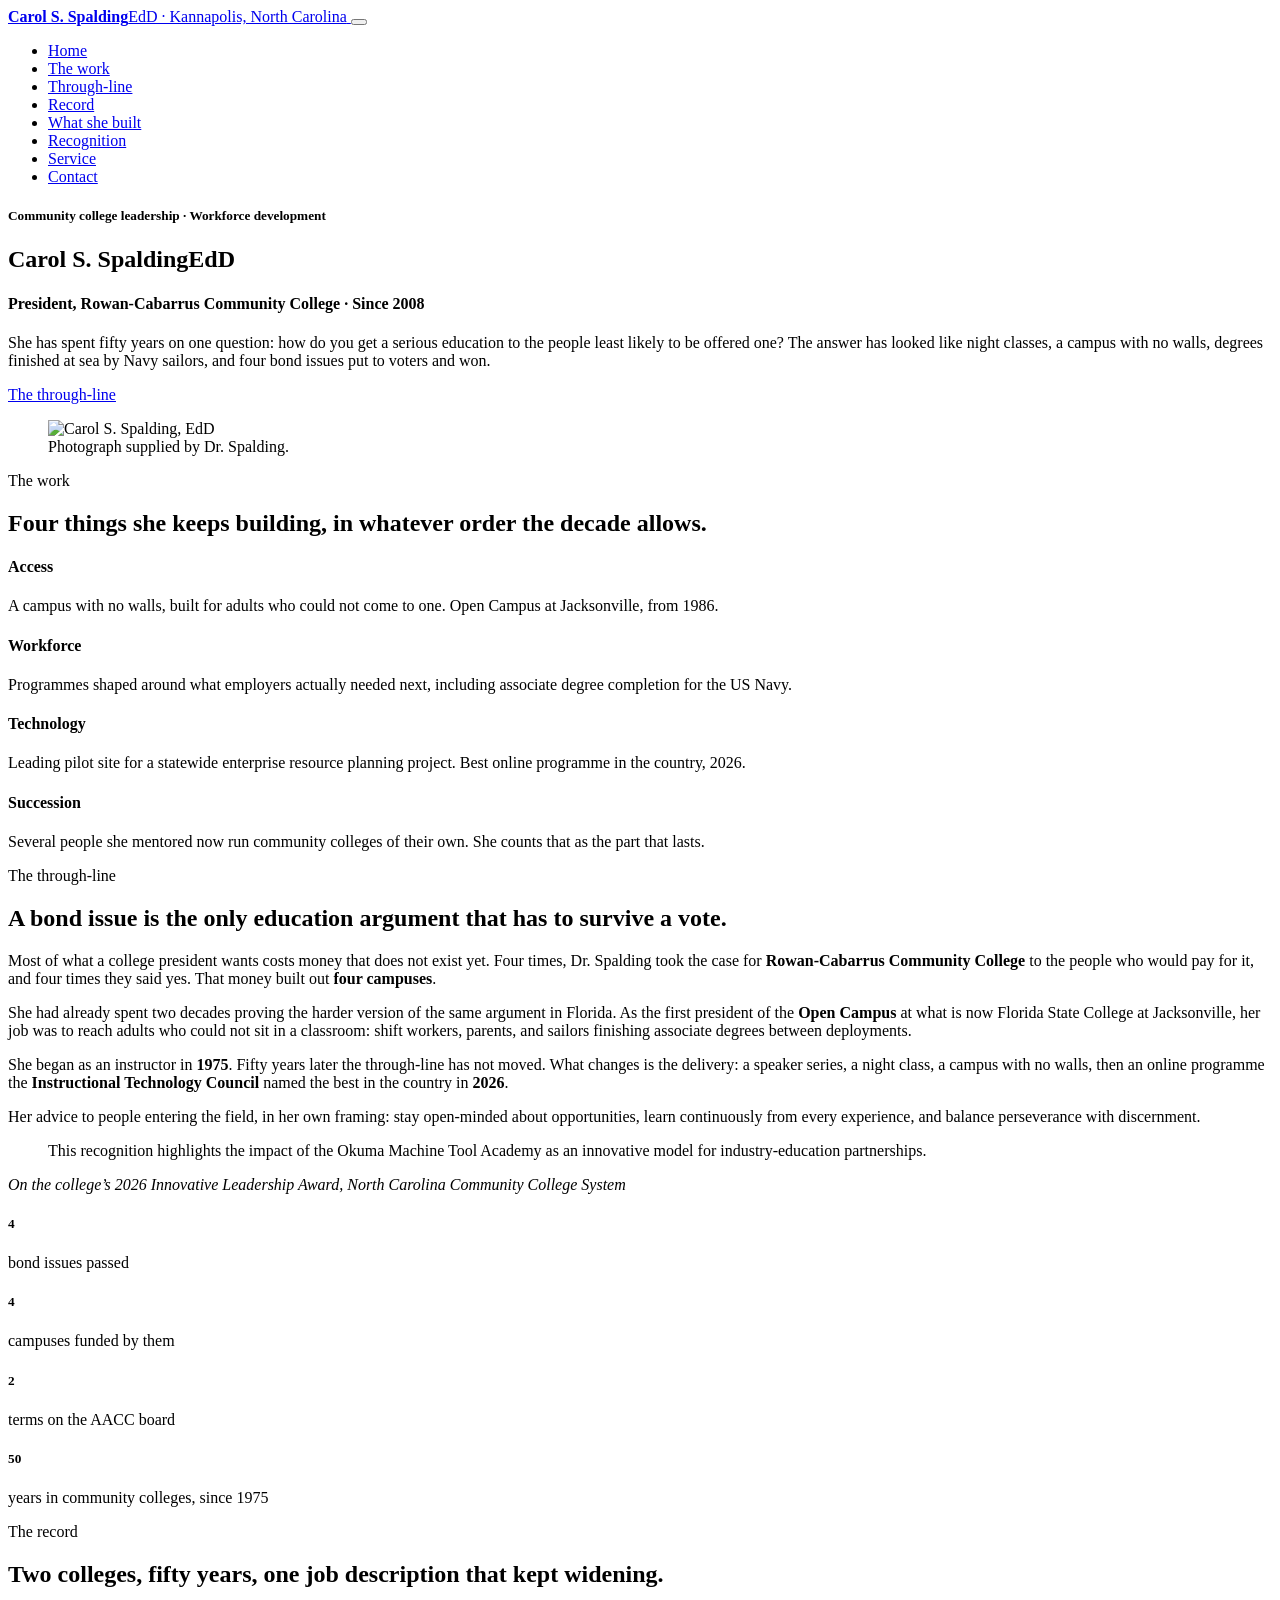
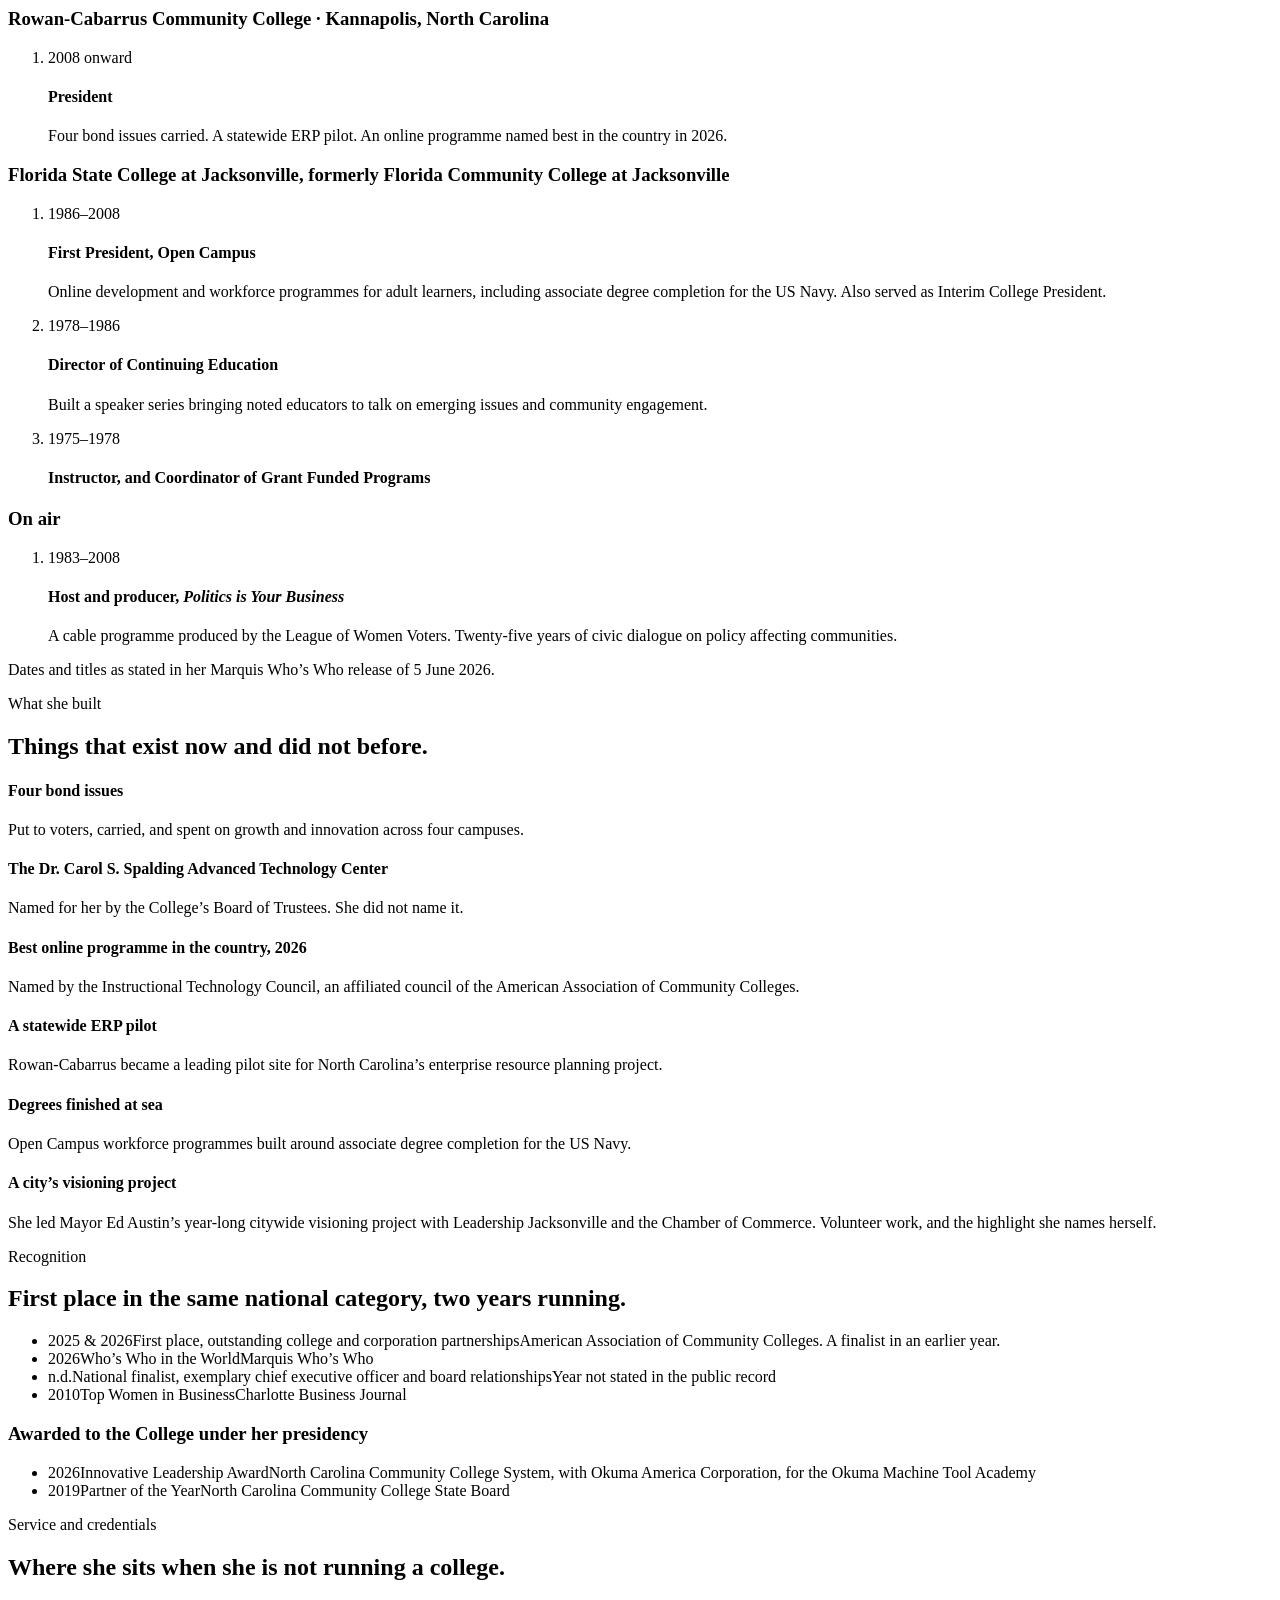
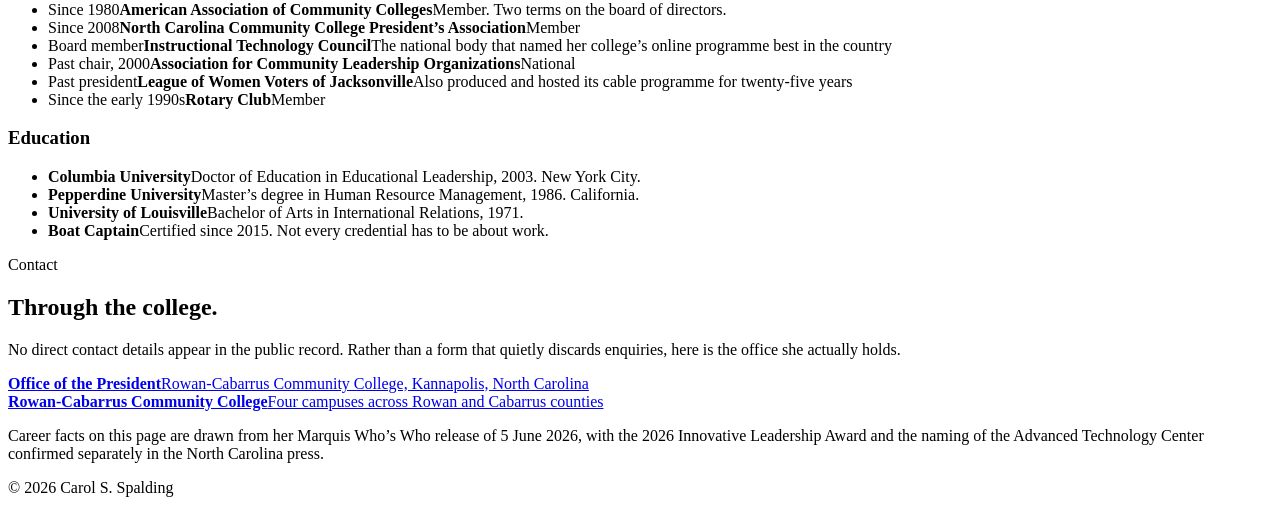
==== index.html @ 5ddc61ea "Carol S. Spalding: initial site" ====
<!DOCTYPE html>
<html lang="en">
<head>
<meta charset="utf-8">
<meta content="width=device-width, initial-scale=1, shrink-to-fit=no" name="viewport">
<title>Carol S. Spalding, EdD | Community College Leadership and Workforce Development</title>
<meta name="description" content="President of Rowan-Cabarrus Community College since 2008. Four bond issues, four campuses, and fifty years of widening access to education.">
<meta name="robots" content="noindex, nofollow">
<meta property="og:title" content="Carol S. Spalding, EdD">
<meta property="og:description" content="Community college president. Four bond issues, four campuses, and half a century of widening access to education.">
<meta property="og:type" content="profile">
<link rel="icon" href="img/favicon.svg" type="image/svg+xml">
<link rel="icon" href="img/favicon.ico" sizes="32x32">
<link rel="apple-touch-icon" href="img/favicon-180.png">
<link rel="preconnect" href="https://fonts.googleapis.com">
<link rel="preconnect" href="https://fonts.gstatic.com" crossorigin>
<link rel="stylesheet" href="https://fonts.googleapis.com/css2?family=Fraunces:ital,opsz,wght@0,9..144,500;0,9..144,600;0,9..144,700;1,9..144,400&family=Inter:wght@400;500;600;700&display=swap">
<link rel="stylesheet" href="vendor/css/bundle.min.css">
<link rel="stylesheet" href="vendor/css/wow.css">
<link rel="stylesheet" href="corporate-marketing/css/line-awesome.min.css">
<link rel="stylesheet" href="corporate-marketing/css/style.css">
<link rel="stylesheet" href="corporate-marketing/css/custom.css">
<link rel="stylesheet" href="corporate-marketing/css/site.css">
</head>
<body data-offset="90" data-spy="scroll" data-target=".navbar">

<header class="header">
  <nav class="navbar navbar-expand-lg fixed-top">
    <div class="container">
      <a class="navbar-brand wordmark scroll" href="#banner">
        <b>Carol S. Spalding</b><span>EdD &middot; Kannapolis, North Carolina</span>
      </a>
      <button class="navbar-toggler" type="button" data-toggle="collapse" data-target="#navbarNav" aria-controls="navbarNav" aria-expanded="false" aria-label="Toggle navigation">
        <span class="navbar-toggler-icon"></span>
      </button>
      <div class="collapse navbar-collapse" id="navbarNav">
        <ul class="navbar-nav ml-auto">
          <li class="nav-item"><a class="nav-link scroll" href="#banner">Home</a></li>
          <li class="nav-item"><a class="nav-link scroll" href="#about">The work</a></li>
          <li class="nav-item"><a class="nav-link scroll" href="#feature">Through-line</a></li>
          <li class="nav-item"><a class="nav-link scroll" href="#record">Record</a></li>
          <li class="nav-item"><a class="nav-link scroll" href="#built">What she built</a></li>
          <li class="nav-item"><a class="nav-link scroll" href="#recognition">Recognition</a></li>
          <li class="nav-item"><a class="nav-link scroll" href="#service">Service</a></li>
          <li class="nav-item"><a class="nav-link scroll" href="#contact">Contact</a></li>
        </ul>
      </div>
    </div>
  </nav>
</header>

<!-- Start banner -->
<section class="banner-sec banner-image" id="banner">
  <div class="container">
    <div class="banner-overlay">
      <div class="row align-items-center">
        <div class="col-12 col-lg-7 banner-area">
          <h5 class="banner-text">Community college leadership &middot; Workforce development</h5>
          <h1 class="banner-heading">Carol S. Spalding<span class="d-block suffix">EdD</span></h1>
          <h4 class="banner-des">President, Rowan-Cabarrus Community College &middot; Since 2008</h4>
          <p class="banner-lede">She has spent fifty years on one question: how do you get a serious education to the people least likely to be offered one? The answer has looked like night classes, a campus with no walls, degrees finished at sea by Navy sailors, and four bond issues put to voters and won.</p>
          <div class="banner-btn">
            <a href="#feature" class="button scroll"><i class="las la-angle-right"></i>The through-line</a>
          </div>
        </div>
        <div class="col-12 col-lg-5">
          <figure class="hero-portrait wow fadeInRight" data-wow-delay=".3s">
            <img src="img/spalding-portrait.jpg" alt="Carol S. Spalding, EdD" width="675" height="900">
            <figcaption>Photograph supplied by Dr. Spalding.</figcaption>
          </figure>
        </div>
      </div>
    </div>
  </div>
</section>
<!-- End banner -->

<!-- Start about -->
<section class="author-skills" id="about">
  <div class="container">
    <div class="row sec-head">
      <div class="col-12 col-lg-8">
        <p class="kicker">The work</p>
        <h2 class="sec-title">Four things she keeps building, in whatever order the decade allows.</h2>
      </div>
    </div>
    <div class="row">
      <div class="col-12 col-md-6 col-lg-3 about-media wow zoomIn" data-wow-duration="1s" data-wow-delay=".1s">
        <span class="about-icon"><i class="las la-door-open"></i></span>
        <h4 class="small-heading main-font">Access</h4>
        <p class="small-text">A campus with no walls, built for adults who could not come to one. Open Campus at Jacksonville, from 1986.</p>
      </div>
      <div class="col-12 col-md-6 col-lg-3 about-media active selected wow zoomIn" data-wow-duration="1s" data-wow-delay=".2s">
        <span class="about-icon"><i class="las la-hard-hat"></i></span>
        <h4 class="small-heading main-font">Workforce</h4>
        <p class="small-text">Programmes shaped around what employers actually needed next, including associate degree completion for the US Navy.</p>
      </div>
      <div class="col-12 col-md-6 col-lg-3 about-media wow zoomIn" data-wow-duration="1s" data-wow-delay=".3s">
        <span class="about-icon"><i class="las la-network-wired"></i></span>
        <h4 class="small-heading main-font">Technology</h4>
        <p class="small-text">Leading pilot site for a statewide enterprise resource planning project. Best online programme in the country, 2026.</p>
      </div>
      <div class="col-12 col-md-6 col-lg-3 about-media wow zoomIn" data-wow-duration="1s" data-wow-delay=".4s">
        <span class="about-icon"><i class="las la-user-graduate"></i></span>
        <h4 class="small-heading main-font">Succession</h4>
        <p class="small-text">Several people she mentored now run community colleges of their own. She counts that as the part that lasts.</p>
      </div>
    </div>
  </div>
</section>
<!-- End about -->

<!-- Start feature -->
<section class="feature-sec py-0" id="feature">
  <div class="container">
    <div class="row align-items-center">
      <div class="col-lg-7">
        <div class="feature-are">
          <p class="kicker">The through-line</p>
          <h2 class="feature-heading">A bond issue is the only education argument that has to survive a vote.</h2>
          <p class="feature-text">Most of what a college president wants costs money that does not exist yet. Four times, Dr. Spalding took the case for <strong>Rowan-Cabarrus Community College</strong> to the people who would pay for it, and four times they said yes. That money built out <strong>four campuses</strong>.</p>
          <p class="feature-text">She had already spent two decades proving the harder version of the same argument in Florida. As the first president of the <strong>Open Campus</strong> at what is now Florida State College at Jacksonville, her job was to reach adults who could not sit in a classroom: shift workers, parents, and sailors finishing associate degrees between deployments.</p>
          <p class="feature-text">She began as an instructor in <strong>1975</strong>. Fifty years later the through-line has not moved. What changes is the delivery: a speaker series, a night class, a campus with no walls, then an online programme the <strong>Instructional Technology Council</strong> named the best in the country in <strong>2026</strong>.</p>
          <p class="feature-note">Her advice to people entering the field, in her own framing: stay open-minded about opportunities, learn continuously from every experience, and balance perseverance with discernment.</p>
        </div>
      </div>
      <div class="col-lg-5">
        <div class="pull-quote wow fadeInRight" data-wow-delay=".2s">
          <blockquote>This recognition highlights the impact of the Okuma Machine Tool Academy as an innovative model for industry-education partnerships.</blockquote>
          <cite>On the college&rsquo;s 2026 Innovative Leadership Award, North Carolina Community College System</cite>
        </div>
      </div>
    </div>
  </div>
</section>
<!-- End feature -->

<!-- counter start -->
<section class="counter-sec counter-image" id="counter">
  <div class="counter-overlay">
    <div class="container">
      <div class="counter-area">
        <div class="counter"><h5 class="count-static">4</h5><p>bond issues passed</p></div>
        <div class="counter"><h5 class="count-static">4</h5><p>campuses funded by them</p></div>
        <div class="counter"><h5 class="count-static">2</h5><p>terms on the AACC board</p></div>
        <div class="counter"><h5 class="count-static">50</h5><p>years in community colleges, since 1975</p></div>
      </div>
    </div>
  </div>
</section>
<!-- counter End -->

<!-- Start record -->
<section class="team-sec" id="record">
  <div class="container">
    <div class="row sec-head">
      <div class="col-12 col-lg-8">
        <p class="kicker">The record</p>
        <h2 class="sec-title">Two colleges, fifty years, one job description that kept widening.</h2>
      </div>
    </div>

    <h3 class="era">Rowan-Cabarrus Community College &middot; Kannapolis, North Carolina</h3>
    <ol class="tl">
      <li class="tl-row wow fadeInUp">
        <span class="tl-year">2008 onward</span>
        <div class="tl-body">
          <h4 class="tl-title">President</h4>
          <p class="tl-note">Four bond issues carried. A statewide ERP pilot. An online programme named best in the country in 2026.</p>
        </div>
      </li>
    </ol>

    <h3 class="era second">Florida State College at Jacksonville, formerly Florida Community College at Jacksonville</h3>
    <ol class="tl">
      <li class="tl-row wow fadeInUp">
        <span class="tl-year">1986&ndash;2008</span>
        <div class="tl-body">
          <h4 class="tl-title">First President, Open Campus</h4>
          <p class="tl-note">Online development and workforce programmes for adult learners, including associate degree completion for the US Navy. Also served as Interim College President.</p>
        </div>
      </li>
      <li class="tl-row wow fadeInUp" data-wow-delay=".08s">
        <span class="tl-year">1978&ndash;1986</span>
        <div class="tl-body">
          <h4 class="tl-title">Director of Continuing Education</h4>
          <p class="tl-note">Built a speaker series bringing noted educators to talk on emerging issues and community engagement.</p>
        </div>
      </li>
      <li class="tl-row wow fadeInUp" data-wow-delay=".16s">
        <span class="tl-year">1975&ndash;1978</span>
        <div class="tl-body">
          <h4 class="tl-title">Instructor, and Coordinator of Grant Funded Programs</h4>
        </div>
      </li>
    </ol>

    <h3 class="era second">On air</h3>
    <ol class="tl">
      <li class="tl-row wow fadeInUp">
        <span class="tl-year">1983&ndash;2008</span>
        <div class="tl-body">
          <h4 class="tl-title">Host and producer, <cite>Politics is Your Business</cite></h4>
          <p class="tl-note">A cable programme produced by the League of Women Voters. Twenty-five years of civic dialogue on policy affecting communities.</p>
        </div>
      </li>
    </ol>
    <p class="tl-foot">Dates and titles as stated in her Marquis Who&rsquo;s Who release of 5 June 2026.</p>
  </div>
</section>
<!-- End record -->

<!-- Start built -->
<section class="portfolio" id="built">
  <div class="container">
    <div class="row sec-head">
      <div class="col-12 col-lg-8">
        <p class="kicker">What she built</p>
        <h2 class="sec-title">Things that exist now and did not before.</h2>
      </div>
    </div>
    <div class="row built-grid">
      <div class="col-12 col-md-6 col-lg-4">
        <article class="built wow fadeInUp">
          <h4>Four bond issues</h4>
          <p>Put to voters, carried, and spent on growth and innovation across four campuses.</p>
        </article>
      </div>
      <div class="col-12 col-md-6 col-lg-4">
        <article class="built wow fadeInUp" data-wow-delay=".06s">
          <h4>The Dr. Carol S. Spalding Advanced Technology Center</h4>
          <p>Named for her by the College&rsquo;s Board of Trustees. She did not name it.</p>
        </article>
      </div>
      <div class="col-12 col-md-6 col-lg-4">
        <article class="built wow fadeInUp" data-wow-delay=".12s">
          <h4>Best online programme in the country, 2026</h4>
          <p>Named by the Instructional Technology Council, an affiliated council of the American Association of Community Colleges.</p>
        </article>
      </div>
      <div class="col-12 col-md-6 col-lg-4">
        <article class="built wow fadeInUp" data-wow-delay=".18s">
          <h4>A statewide ERP pilot</h4>
          <p>Rowan-Cabarrus became a leading pilot site for North Carolina&rsquo;s enterprise resource planning project.</p>
        </article>
      </div>
      <div class="col-12 col-md-6 col-lg-4">
        <article class="built wow fadeInUp" data-wow-delay=".24s">
          <h4>Degrees finished at sea</h4>
          <p>Open Campus workforce programmes built around associate degree completion for the US Navy.</p>
        </article>
      </div>
      <div class="col-12 col-md-6 col-lg-4">
        <article class="built wow fadeInUp" data-wow-delay=".3s">
          <h4>A city&rsquo;s visioning project</h4>
          <p>She led Mayor Ed Austin&rsquo;s year-long citywide visioning project with Leadership Jacksonville and the Chamber of Commerce. Volunteer work, and the highlight she names herself.</p>
        </article>
      </div>
    </div>
  </div>
</section>
<!-- End built -->

<!-- Start recognition -->
<section class="our-clients" id="recognition">
  <div class="container">
    <div class="row sec-head">
      <div class="col-12 col-lg-8">
        <p class="kicker">Recognition</p>
        <h2 class="sec-title">First place in the same national category, two years running.</h2>
      </div>
    </div>
    <ul class="award-list">
      <li class="wow fadeInUp"><span class="aw-year">2025 &amp; 2026</span><span class="aw-name">First place, outstanding college and corporation partnerships</span><span class="aw-org">American Association of Community Colleges. A finalist in an earlier year.</span></li>
      <li class="wow fadeInUp" data-wow-delay=".06s"><span class="aw-year">2026</span><span class="aw-name">Who&rsquo;s Who in the World</span><span class="aw-org">Marquis Who&rsquo;s Who</span></li>
      <li class="wow fadeInUp" data-wow-delay=".12s"><span class="aw-year">n.d.</span><span class="aw-name">National finalist, exemplary chief executive officer and board relationships</span><span class="aw-org">Year not stated in the public record</span></li>
      <li class="wow fadeInUp" data-wow-delay=".18s"><span class="aw-year">2010</span><span class="aw-name">Top Women in Business</span><span class="aw-org">Charlotte Business Journal</span></li>
    </ul>
    <h3 class="sub-era">Awarded to the College under her presidency</h3>
    <ul class="award-list alt">
      <li class="wow fadeInUp"><span class="aw-year">2026</span><span class="aw-name">Innovative Leadership Award</span><span class="aw-org">North Carolina Community College System, with Okuma America Corporation, for the Okuma Machine Tool Academy</span></li>
      <li class="wow fadeInUp" data-wow-delay=".06s"><span class="aw-year">2019</span><span class="aw-name">Partner of the Year</span><span class="aw-org">North Carolina Community College State Board</span></li>
    </ul>
  </div>
</section>
<!-- End recognition -->

<!-- Start service -->
<section class="blog-section py-0" id="service">
  <div class="container">
    <div class="row sec-head">
      <div class="col-12 col-lg-8">
        <p class="kicker">Service and credentials</p>
        <h2 class="sec-title">Where she sits when she is not running a college.</h2>
      </div>
    </div>
    <div class="row">
      <div class="col-12 col-lg-7">
        <ul class="svc-list">
          <li class="wow fadeInUp"><span class="svc-year">Since 1980</span><b>American Association of Community Colleges</b><span>Member. Two terms on the board of directors.</span></li>
          <li class="wow fadeInUp" data-wow-delay=".06s"><span class="svc-year">Since 2008</span><b>North Carolina Community College President&rsquo;s Association</b><span>Member</span></li>
          <li class="wow fadeInUp" data-wow-delay=".12s"><span class="svc-year">Board member</span><b>Instructional Technology Council</b><span>The national body that named her college&rsquo;s online programme best in the country</span></li>
          <li class="wow fadeInUp" data-wow-delay=".18s"><span class="svc-year">Past chair, 2000</span><b>Association for Community Leadership Organizations</b><span>National</span></li>
          <li class="wow fadeInUp" data-wow-delay=".24s"><span class="svc-year">Past president</span><b>League of Women Voters of Jacksonville</b><span>Also produced and hosted its cable programme for twenty-five years</span></li>
          <li class="wow fadeInUp" data-wow-delay=".3s"><span class="svc-year">Since the early 1990s</span><b>Rotary Club</b><span>Member</span></li>
        </ul>
      </div>
      <div class="col-12 col-lg-5">
        <h3 class="sub-era first">Education</h3>
        <ul class="cred-list">
          <li class="wow fadeInUp"><b>Columbia University</b><span>Doctor of Education in Educational Leadership, 2003. New York City.</span></li>
          <li class="wow fadeInUp" data-wow-delay=".06s"><b>Pepperdine University</b><span>Master&rsquo;s degree in Human Resource Management, 1986. California.</span></li>
          <li class="wow fadeInUp" data-wow-delay=".12s"><b>University of Louisville</b><span>Bachelor of Arts in International Relations, 1971.</span></li>
          <li class="wow fadeInUp" data-wow-delay=".18s"><b>Boat Captain</b><span>Certified since 2015. Not every credential has to be about work.</span></li>
        </ul>
      </div>
    </div>
  </div>
</section>
<!-- End service -->

<!-- Start contact -->
<section class="contact-section" id="contact">
  <div class="container">
    <div class="row sec-head">
      <div class="col-12 col-lg-8">
        <p class="kicker">Contact</p>
        <h2 class="sec-title">Through the college.</h2>
        <p class="sec-lead">No direct contact details appear in the public record. Rather than a form that quietly discards enquiries, here is the office she actually holds.</p>
      </div>
    </div>
    <div class="row doors-row">
      <div class="col-12 col-md-6">
        <a class="door wow fadeInUp" href="https://www.rccc.edu/president/" target="_blank" rel="noopener">
          <b>Office of the President</b><span>Rowan-Cabarrus Community College, Kannapolis, North Carolina</span>
        </a>
      </div>
      <div class="col-12 col-md-6">
        <a class="door wow fadeInUp" data-wow-delay=".08s" href="https://www.rccc.edu/" target="_blank" rel="noopener">
          <b>Rowan-Cabarrus Community College</b><span>Four campuses across Rowan and Cabarrus counties</span>
        </a>
      </div>
    </div>
    <div class="row site-foot">
      <div class="col-12 col-lg-8">
        <p class="src-note">Career facts on this page are drawn from her Marquis Who&rsquo;s Who release of 5 June 2026, with the 2026 Innovative Leadership Award and the naming of the Advanced Technology Center confirmed separately in the North Carolina press.</p>
      </div>
      <div class="col-12 col-lg-4 text-lg-right">
        <p>&copy; 2026 Carol S. Spalding</p>
      </div>
    </div>
  </div>
</section>
<!-- End contact -->

<script src="vendor/js/bundle.min.js"></script>
<script src="vendor/js/wow.min.js"></script>
<script src="corporate-marketing/js/site.js"></script>
</body>
</html>
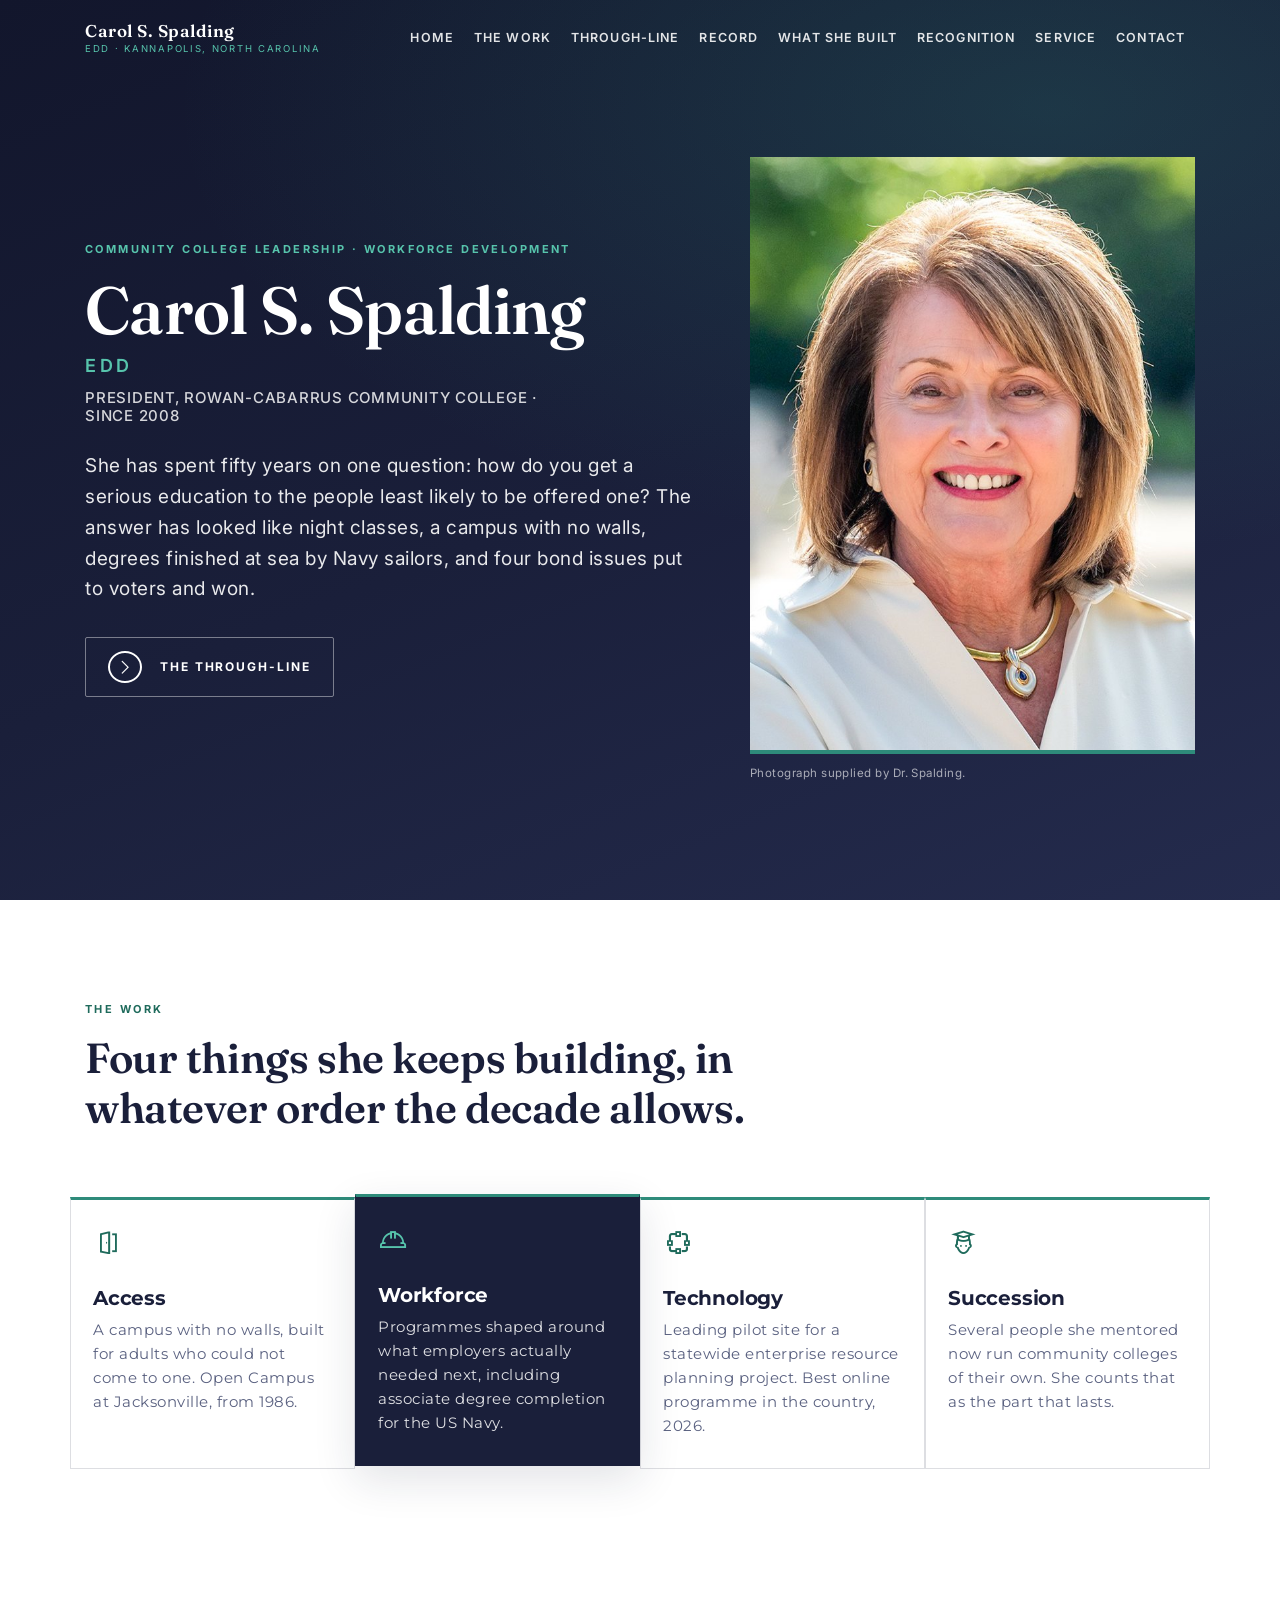
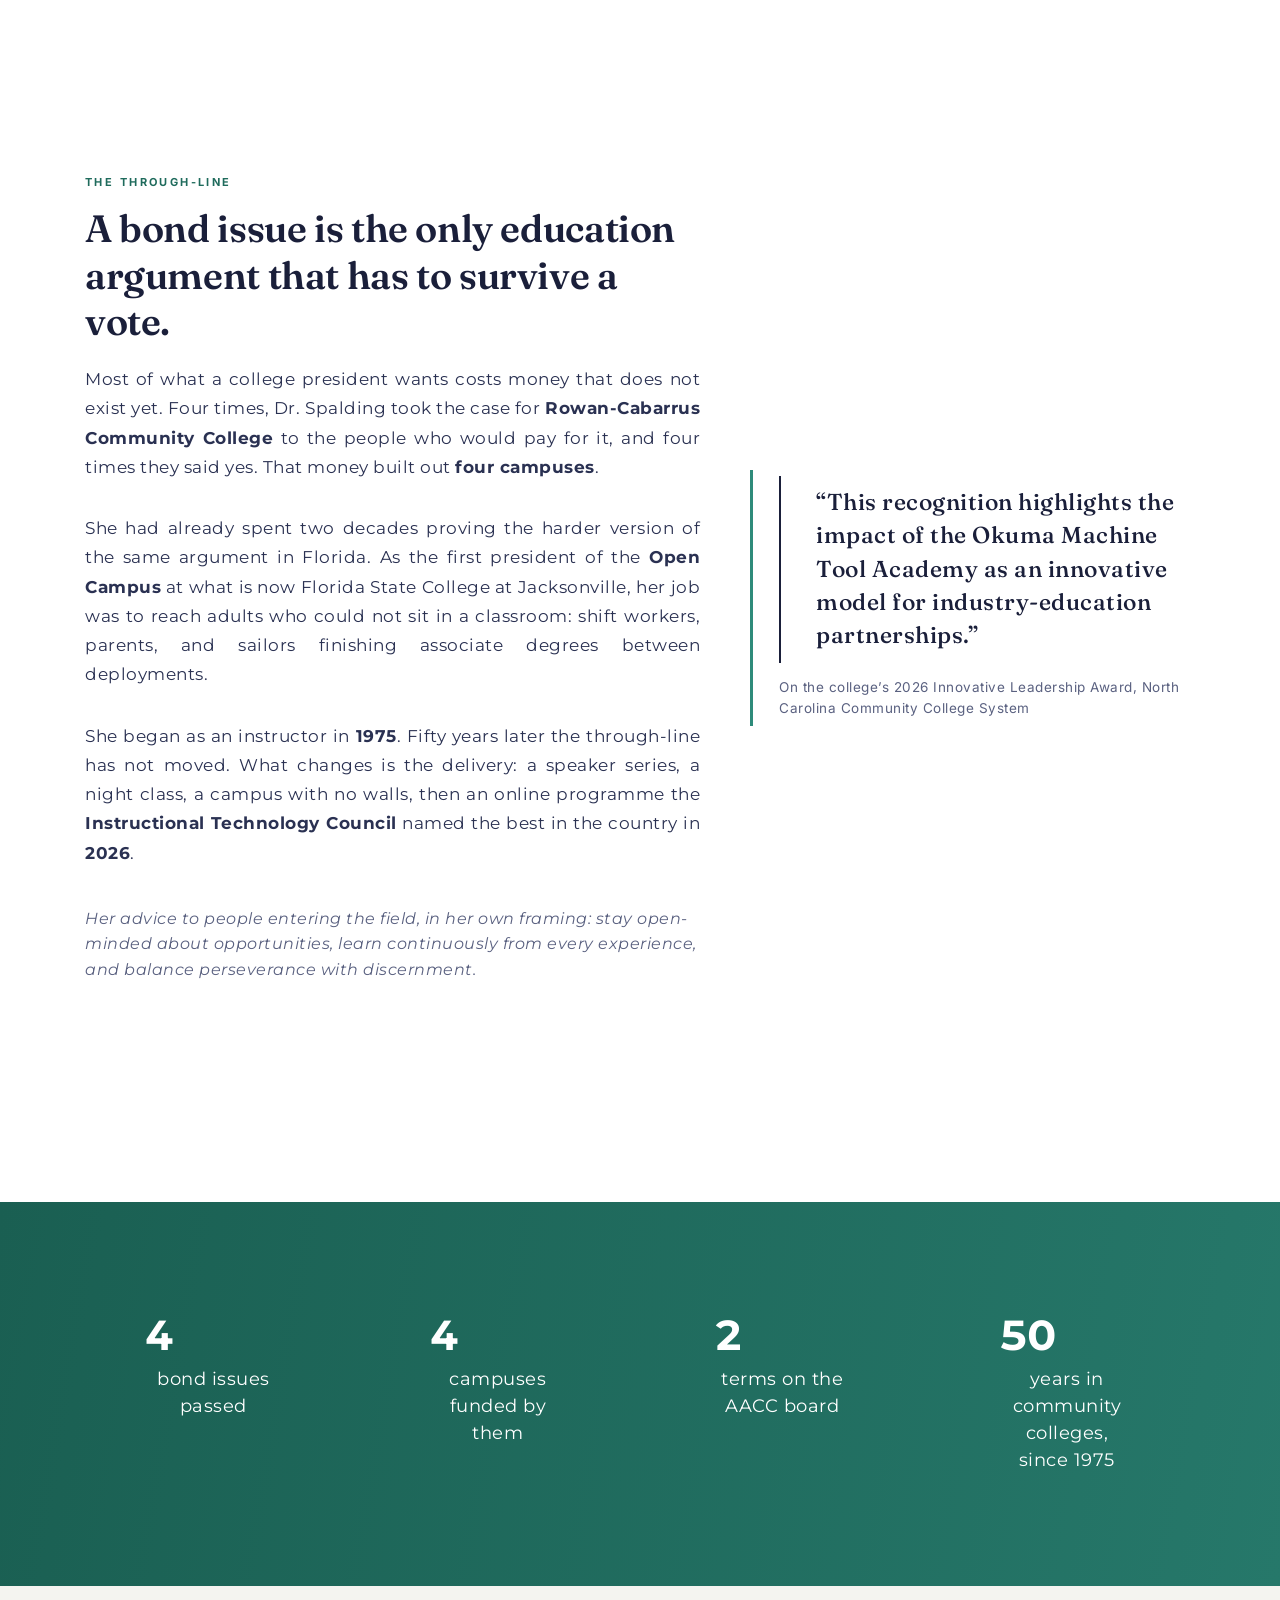
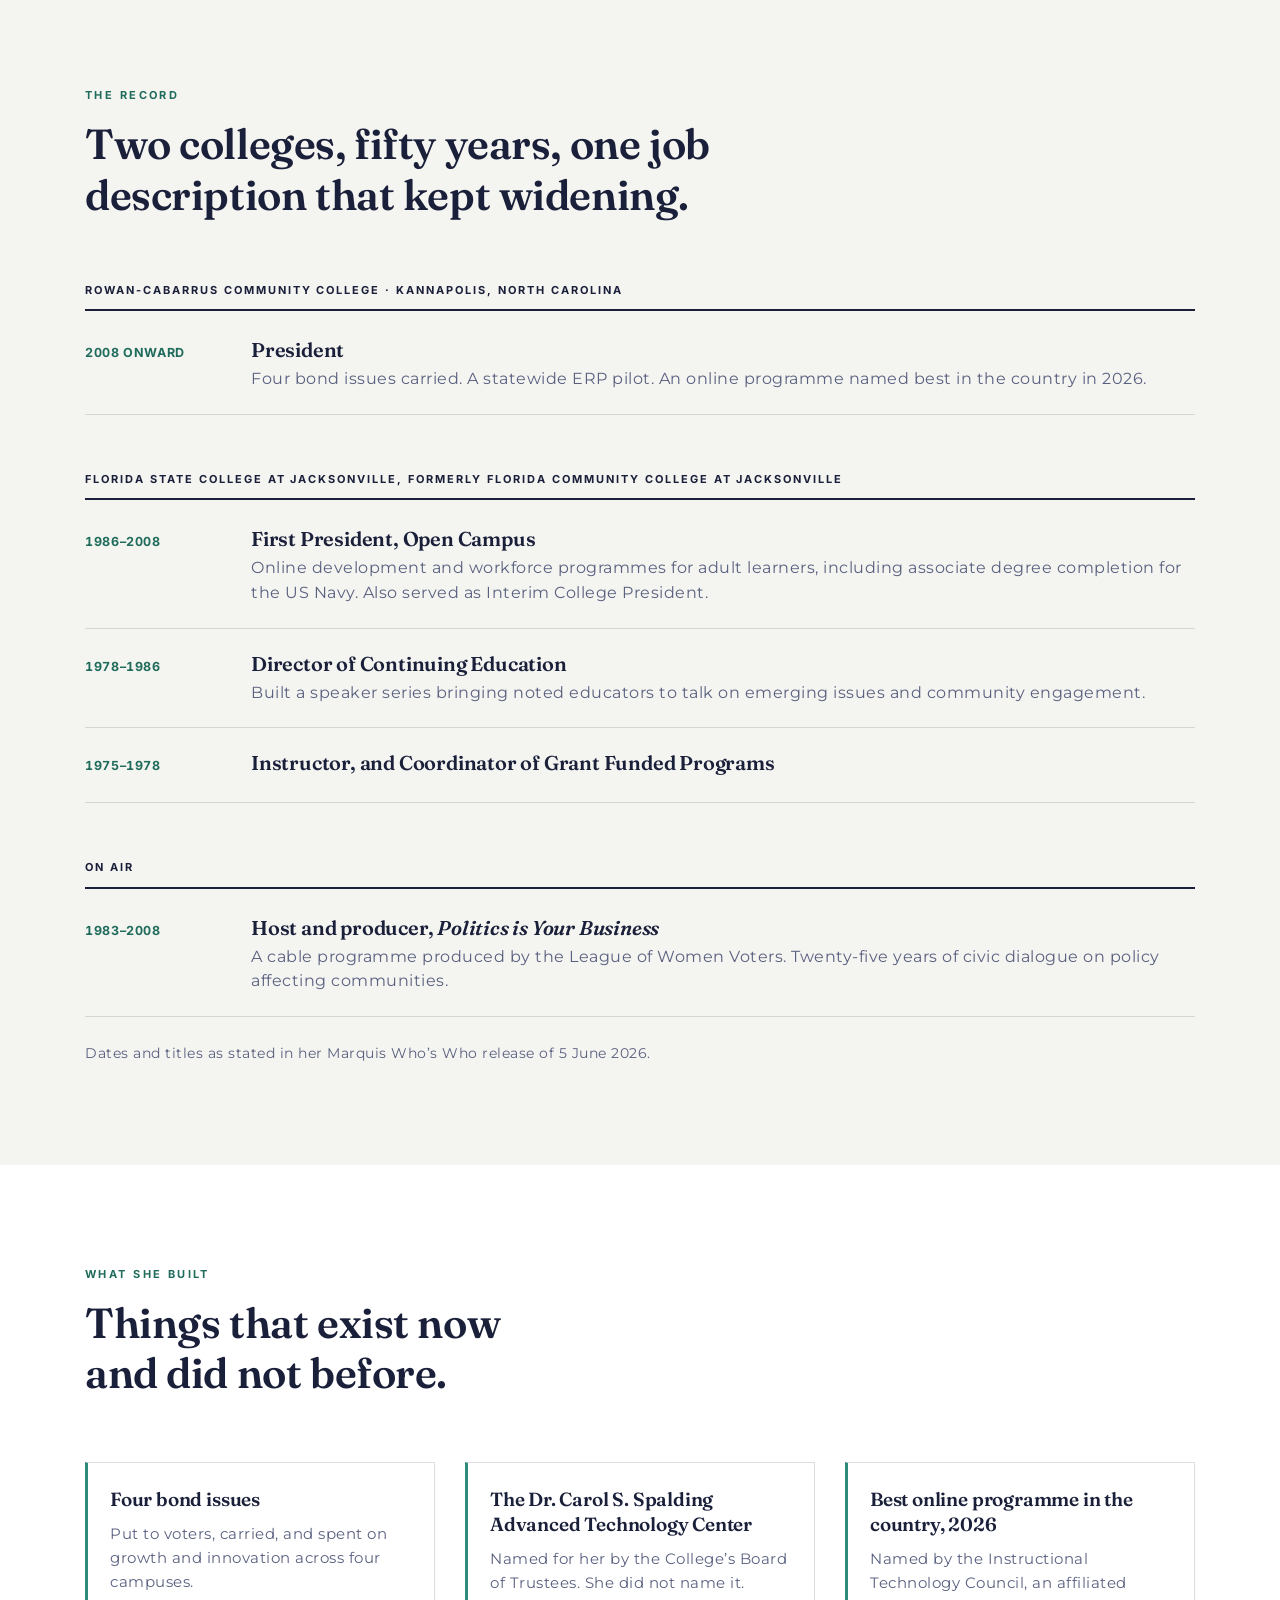
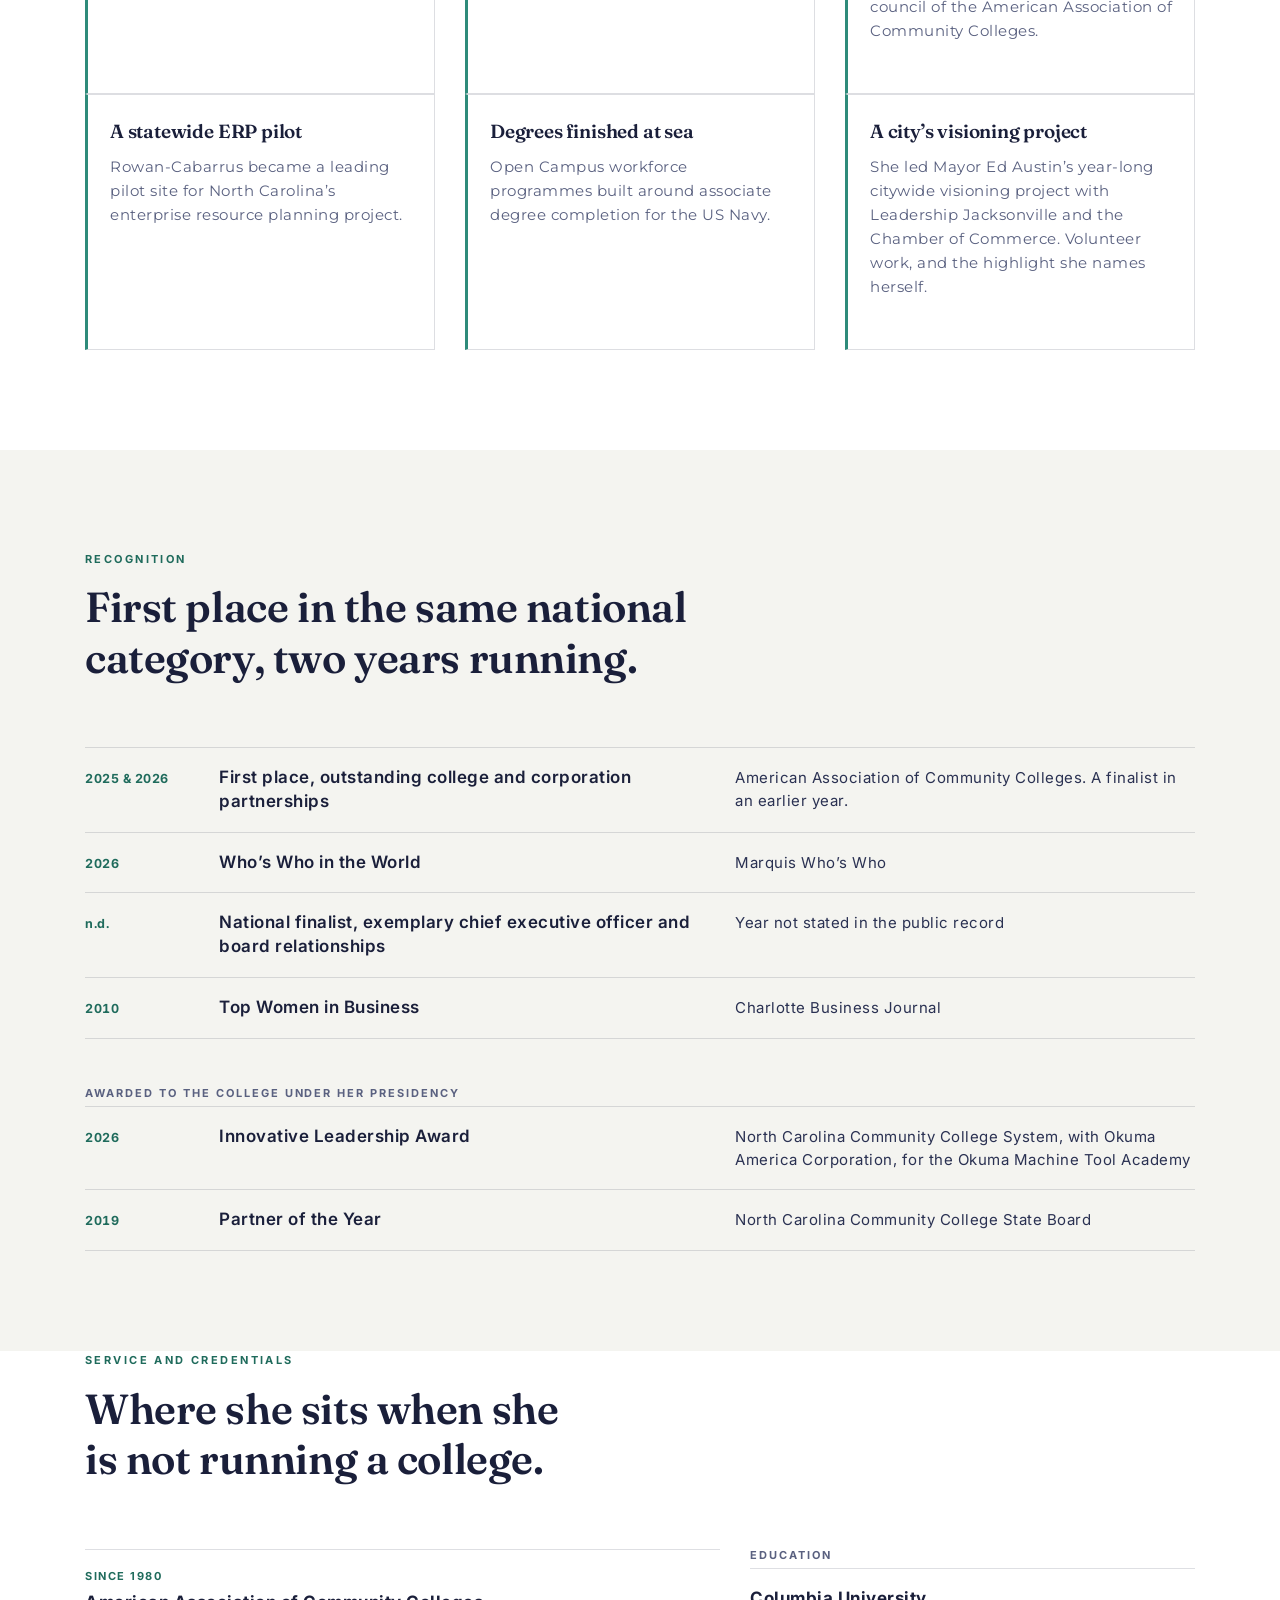
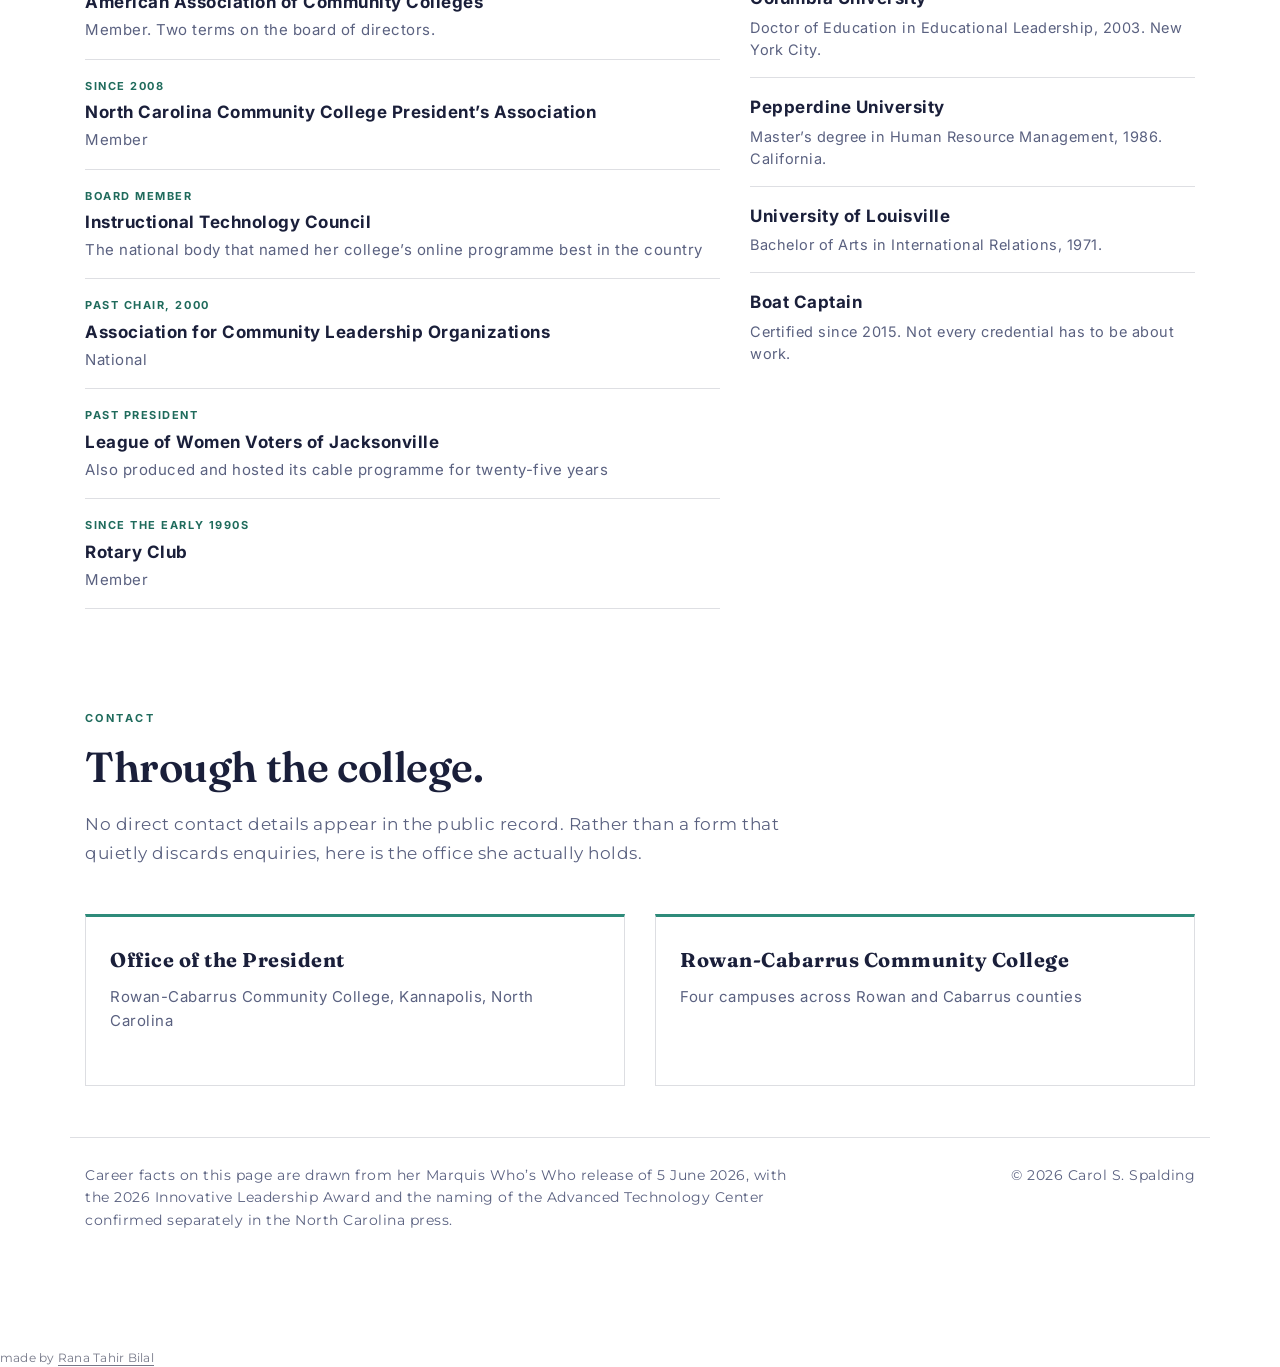
==== commit 24e1a320: "Add files via upload" ====
--- a/index.html
+++ b/index.html
@@ -356,5 +356,7 @@
 <script src="vendor/js/bundle.min.js"></script>
 <script src="vendor/js/wow.min.js"></script>
 <script src="corporate-marketing/js/site.js"></script>
+
+<p style="margin:18px 0 0;font-size:12px;line-height:1.5;opacity:.6;letter-spacing:.02em">made by <a href="https://ranatahirbilal.com" rel="nofollow noopener" target="_blank" style="color:inherit;text-decoration:none;border-bottom:1px solid currentColor">Rana Tahir Bilal</a></p>
 </body>
 </html>
--- a/corporate-marketing/css/line-awesome.min.css
+++ b/corporate-marketing/css/line-awesome.min.css
@@ -0,0 +1 @@
+.la,.lab,.lad,.lal,.lar,.las{-moz-osx-font-smoothing:grayscale;-webkit-font-smoothing:antialiased;display:inline-block;font-style:normal;font-variant:normal;text-rendering:auto;line-height:1}.la-lg{font-size:1.33333em;line-height:.75em;vertical-align:-.0667em}.la-xs{font-size:.75em}.la-sm{font-size:.875em}.la-1x{font-size:1em}.la-2x{font-size:2em}.la-3x{font-size:3em}.la-4x{font-size:4em}.la-5x{font-size:5em}.la-6x{font-size:6em}.la-7x{font-size:7em}.la-8x{font-size:8em}.la-9x{font-size:9em}.la-10x{font-size:10em}.la-fw{text-align:center;width:1.25em}.la-ul{list-style-type:none;margin-left:2.5em;padding-left:0}.la-ul>li{position:relative}.la-li{left:-2em;position:absolute;text-align:center;width:2em;line-height:inherit}.la-border{border:solid .08em #eee;border-radius:.1em;padding:.2em .25em .15em}.la-pull-left{float:left}.la-pull-right{float:right}.la.la-pull-left,.lab.la-pull-left,.lal.la-pull-left,.lar.la-pull-left,.las.la-pull-left{margin-right:.3em}.la.la-pull-right,.lab.la-pull-right,.lal.la-pull-right,.lar.la-pull-right,.las.la-pull-right{margin-left:.3em}.la-spin{-webkit-animation:la-spin 2s infinite linear;animation:la-spin 2s infinite linear}.la-pulse{-webkit-animation:la-spin 1s infinite steps(8);animation:la-spin 1s infinite steps(8)}@-webkit-keyframes la-spin{0%{-webkit-transform:rotate(0);transform:rotate(0)}100%{-webkit-transform:rotate(360deg);transform:rotate(360deg)}}@keyframes la-spin{0%{-webkit-transform:rotate(0);transform:rotate(0)}100%{-webkit-transform:rotate(360deg);transform:rotate(360deg)}}.la-rotate-90{-webkit-transform:rotate(90deg);transform:rotate(90deg)}.la-rotate-180{-webkit-transform:rotate(180deg);transform:rotate(180deg)}.la-rotate-270{-webkit-transform:rotate(270deg);transform:rotate(270deg)}.la-flip-horizontal{-webkit-transform:scale(-1,1);transform:scale(-1,1)}.la-flip-vertical{-webkit-transform:scale(1,-1);transform:scale(1,-1)}.la-flip-both,.la-flip-horizontal.la-flip-vertical{-webkit-transform:scale(-1,-1);transform:scale(-1,-1)}:root .la-flip-both,:root .la-flip-horizontal,:root .la-flip-vertical,:root .la-rotate-180,:root .la-rotate-270,:root .la-rotate-90{-webkit-filter:none;filter:none}.la-stack{display:inline-block;height:2em;line-height:2em;position:relative;vertical-align:middle;width:2.5em}.la-stack-1x,.la-stack-2x{left:0;position:absolute;text-align:center;width:100%}.la-stack-1x{line-height:inherit}.la-stack-2x{font-size:2em}.la-inverse{color:#fff}.la-500px:before{content:"\f26e"}.la-accessible-icon:before{content:"\f368"}.la-accusoft:before{content:"\f369"}.la-acquisitions-incorporated:before{content:"\f6af"}.la-ad:before{content:"\f641"}.la-address-book:before{content:"\f2b9"}.la-address-card:before{content:"\f2bb"}.la-adjust:before{content:"\f042"}.la-adn:before{content:"\f170"}.la-adobe:before{content:"\f778"}.la-adversal:before{content:"\f36a"}.la-affiliatetheme:before{content:"\f36b"}.la-air-freshener:before{content:"\f5d0"}.la-airbnb:before{content:"\f834"}.la-algolia:before{content:"\f36c"}.la-align-center:before{content:"\f037"}.la-align-justify:before{content:"\f039"}.la-align-left:before{content:"\f036"}.la-align-right:before{content:"\f038"}.la-alipay:before{content:"\f642"}.la-allergies:before{content:"\f461"}.la-amazon:before{content:"\f270"}.la-amazon-pay:before{content:"\f42c"}.la-ambulance:before{content:"\f0f9"}.la-american-sign-language-interpreting:before{content:"\f2a3"}.la-amilia:before{content:"\f36d"}.la-anchor:before{content:"\f13d"}.la-android:before{content:"\f17b"}.la-angellist:before{content:"\f209"}.la-angle-double-down:before{content:"\f103"}.la-angle-double-left:before{content:"\f100"}.la-angle-double-right:before{content:"\f101"}.la-angle-double-up:before{content:"\f102"}.la-angle-down:before{content:"\f107"}.la-angle-left:before{content:"\f104"}.la-angle-right:before{content:"\f105"}.la-angle-up:before{content:"\f106"}.la-angry:before{content:"\f556"}.la-angrycreative:before{content:"\f36e"}.la-angular:before{content:"\f420"}.la-ankh:before{content:"\f644"}.la-app-store:before{content:"\f36f"}.la-app-store-ios:before{content:"\f370"}.la-apper:before{content:"\f371"}.la-apple:before{content:"\f179"}.la-apple-alt:before{content:"\f5d1"}.la-apple-pay:before{content:"\f415"}.la-archive:before{content:"\f187"}.la-archway:before{content:"\f557"}.la-arrow-alt-circle-down:before{content:"\f358"}.la-arrow-alt-circle-left:before{content:"\f359"}.la-arrow-alt-circle-right:before{content:"\f35a"}.la-arrow-alt-circle-up:before{content:"\f35b"}.la-arrow-circle-down:before{content:"\f0ab"}.la-arrow-circle-left:before{content:"\f0a8"}.la-arrow-circle-right:before{content:"\f0a9"}.la-arrow-circle-up:before{content:"\f0aa"}.la-arrow-down:before{content:"\f063"}.la-arrow-left:before{content:"\f060"}.la-arrow-right:before{content:"\f061"}.la-arrow-up:before{content:"\f062"}.la-arrows-alt:before{content:"\f0b2"}.la-arrows-alt-h:before{content:"\f337"}.la-arrows-alt-v:before{content:"\f338"}.la-artstation:before{content:"\f77a"}.la-assistive-listening-systems:before{content:"\f2a2"}.la-asterisk:before{content:"\f069"}.la-asymmetrik:before{content:"\f372"}.la-at:before{content:"\f1fa"}.la-atlas:before{content:"\f558"}.la-atlassian:before{content:"\f77b"}.la-atom:before{content:"\f5d2"}.la-audible:before{content:"\f373"}.la-audio-description:before{content:"\f29e"}.la-autoprefixer:before{content:"\f41c"}.la-avianex:before{content:"\f374"}.la-aviato:before{content:"\f421"}.la-award:before{content:"\f559"}.la-aws:before{content:"\f375"}.la-baby:before{content:"\f77c"}.la-baby-carriage:before{content:"\f77d"}.la-backspace:before{content:"\f55a"}.la-backward:before{content:"\f04a"}.la-bacon:before{content:"\f7e5"}.la-balance-scale:before{content:"\f24e"}.la-balance-scale-left:before{content:"\f515"}.la-balance-scale-right:before{content:"\f516"}.la-ban:before{content:"\f05e"}.la-band-aid:before{content:"\f462"}.la-bandcamp:before{content:"\f2d5"}.la-barcode:before{content:"\f02a"}.la-bars:before{content:"\f0c9"}.la-baseball-ball:before{content:"\f433"}.la-basketball-ball:before{content:"\f434"}.la-bath:before{content:"\f2cd"}.la-battery-empty:before{content:"\f244"}.la-battery-full:before{content:"\f240"}.la-battery-half:before{content:"\f242"}.la-battery-quarter:before{content:"\f243"}.la-battery-three-quarters:before{content:"\f241"}.la-battle-net:before{content:"\f835"}.la-bed:before{content:"\f236"}.la-beer:before{content:"\f0fc"}.la-behance:before{content:"\f1b4"}.la-behance-square:before{content:"\f1b5"}.la-bell:before{content:"\f0f3"}.la-bell-slash:before{content:"\f1f6"}.la-bezier-curve:before{content:"\f55b"}.la-bible:before{content:"\f647"}.la-bicycle:before{content:"\f206"}.la-biking:before{content:"\f84a"}.la-bimobject:before{content:"\f378"}.la-binoculars:before{content:"\f1e5"}.la-biohazard:before{content:"\f780"}.la-birthday-cake:before{content:"\f1fd"}.la-bitbucket:before{content:"\f171"}.la-bitcoin:before{content:"\f379"}.la-bity:before{content:"\f37a"}.la-black-tie:before{content:"\f27e"}.la-blackberry:before{content:"\f37b"}.la-blender:before{content:"\f517"}.la-blender-phone:before{content:"\f6b6"}.la-blind:before{content:"\f29d"}.la-blog:before{content:"\f781"}.la-blogger:before{content:"\f37c"}.la-blogger-b:before{content:"\f37d"}.la-bluetooth:before{content:"\f293"}.la-bluetooth-b:before{content:"\f294"}.la-bold:before{content:"\f032"}.la-bolt:before{content:"\f0e7"}.la-bomb:before{content:"\f1e2"}.la-bone:before{content:"\f5d7"}.la-bong:before{content:"\f55c"}.la-book:before{content:"\f02d"}.la-book-dead:before{content:"\f6b7"}.la-book-medical:before{content:"\f7e6"}.la-book-open:before{content:"\f518"}.la-book-reader:before{content:"\f5da"}.la-bookmark:before{content:"\f02e"}.la-bootstrap:before{content:"\f836"}.la-border-all:before{content:"\f84c"}.la-border-none:before{content:"\f850"}.la-border-style:before{content:"\f853"}.la-bowling-ball:before{content:"\f436"}.la-box:before{content:"\f466"}.la-box-open:before{content:"\f49e"}.la-boxes:before{content:"\f468"}.la-braille:before{content:"\f2a1"}.la-brain:before{content:"\f5dc"}.la-bread-slice:before{content:"\f7ec"}.la-briefcase:before{content:"\f0b1"}.la-briefcase-medical:before{content:"\f469"}.la-broadcast-tower:before{content:"\f519"}.la-broom:before{content:"\f51a"}.la-brush:before{content:"\f55d"}.la-btc:before{content:"\f15a"}.la-buffer:before{content:"\f837"}.la-bug:before{content:"\f188"}.la-building:before{content:"\f1ad"}.la-bullhorn:before{content:"\f0a1"}.la-bullseye:before{content:"\f140"}.la-burn:before{content:"\f46a"}.la-buromobelexperte:before{content:"\f37f"}.la-bus:before{content:"\f207"}.la-bus-alt:before{content:"\f55e"}.la-business-time:before{content:"\f64a"}.la-buy-n-large:before{content:"\f8a6"}.la-buysellads:before{content:"\f20d"}.la-calculator:before{content:"\f1ec"}.la-calendar:before{content:"\f133"}.la-calendar-alt:before{content:"\f073"}.la-calendar-check:before{content:"\f274"}.la-calendar-day:before{content:"\f783"}.la-calendar-minus:before{content:"\f272"}.la-calendar-plus:before{content:"\f271"}.la-calendar-times:before{content:"\f273"}.la-calendar-week:before{content:"\f784"}.la-camera:before{content:"\f030"}.la-camera-retro:before{content:"\f083"}.la-campground:before{content:"\f6bb"}.la-canadian-maple-leaf:before{content:"\f785"}.la-candy-cane:before{content:"\f786"}.la-cannabis:before{content:"\f55f"}.la-capsules:before{content:"\f46b"}.la-car:before{content:"\f1b9"}.la-car-alt:before{content:"\f5de"}.la-car-battery:before{content:"\f5df"}.la-car-crash:before{content:"\f5e1"}.la-car-side:before{content:"\f5e4"}.la-caret-down:before{content:"\f0d7"}.la-caret-left:before{content:"\f0d9"}.la-caret-right:before{content:"\f0da"}.la-caret-square-down:before{content:"\f150"}.la-caret-square-left:before{content:"\f191"}.la-caret-square-right:before{content:"\f152"}.la-caret-square-up:before{content:"\f151"}.la-caret-up:before{content:"\f0d8"}.la-carrot:before{content:"\f787"}.la-cart-arrow-down:before{content:"\f218"}.la-cart-plus:before{content:"\f217"}.la-cash-register:before{content:"\f788"}.la-cat:before{content:"\f6be"}.la-cc-amazon-pay:before{content:"\f42d"}.la-cc-amex:before{content:"\f1f3"}.la-cc-apple-pay:before{content:"\f416"}.la-cc-diners-club:before{content:"\f24c"}.la-cc-discover:before{content:"\f1f2"}.la-cc-jcb:before{content:"\f24b"}.la-cc-mastercard:before{content:"\f1f1"}.la-cc-paypal:before{content:"\f1f4"}.la-cc-stripe:before{content:"\f1f5"}.la-cc-visa:before{content:"\f1f0"}.la-centercode:before{content:"\f380"}.la-centos:before{content:"\f789"}.la-certificate:before{content:"\f0a3"}.la-chair:before{content:"\f6c0"}.la-chalkboard:before{content:"\f51b"}.la-chalkboard-teacher:before{content:"\f51c"}.la-charging-station:before{content:"\f5e7"}.la-chart-area:before{content:"\f1fe"}.la-chart-bar:before{content:"\f080"}.la-chart-line:before{content:"\f201"}.la-chart-pie:before{content:"\f200"}.la-check:before{content:"\f00c"}.la-check-circle:before{content:"\f058"}.la-check-double:before{content:"\f560"}.la-check-square:before{content:"\f14a"}.la-cheese:before{content:"\f7ef"}.la-chess:before{content:"\f439"}.la-chess-bishop:before{content:"\f43a"}.la-chess-board:before{content:"\f43c"}.la-chess-king:before{content:"\f43f"}.la-chess-knight:before{content:"\f441"}.la-chess-pawn:before{content:"\f443"}.la-chess-queen:before{content:"\f445"}.la-chess-rook:before{content:"\f447"}.la-chevron-circle-down:before{content:"\f13a"}.la-chevron-circle-left:before{content:"\f137"}.la-chevron-circle-right:before{content:"\f138"}.la-chevron-circle-up:before{content:"\f139"}.la-chevron-down:before{content:"\f078"}.la-chevron-left:before{content:"\f053"}.la-chevron-right:before{content:"\f054"}.la-chevron-up:before{content:"\f077"}.la-child:before{content:"\f1ae"}.la-chrome:before{content:"\f268"}.la-chromecast:before{content:"\f838"}.la-church:before{content:"\f51d"}.la-circle:before{content:"\f111"}.la-circle-notch:before{content:"\f1ce"}.la-city:before{content:"\f64f"}.la-clinic-medical:before{content:"\f7f2"}.la-clipboard:before{content:"\f328"}.la-clipboard-check:before{content:"\f46c"}.la-clipboard-list:before{content:"\f46d"}.la-clock:before{content:"\f017"}.la-clone:before{content:"\f24d"}.la-closed-captioning:before{content:"\f20a"}.la-cloud:before{content:"\f0c2"}.la-cloud-download-alt:before{content:"\f381"}.la-cloud-meatball:before{content:"\f73b"}.la-cloud-moon:before{content:"\f6c3"}.la-cloud-moon-rain:before{content:"\f73c"}.la-cloud-rain:before{content:"\f73d"}.la-cloud-showers-heavy:before{content:"\f740"}.la-cloud-sun:before{content:"\f6c4"}.la-cloud-sun-rain:before{content:"\f743"}.la-cloud-upload-alt:before{content:"\f382"}.la-cloudscale:before{content:"\f383"}.la-cloudsmith:before{content:"\f384"}.la-cloudversify:before{content:"\f385"}.la-cocktail:before{content:"\f561"}.la-code:before{content:"\f121"}.la-code-branch:before{content:"\f126"}.la-codepen:before{content:"\f1cb"}.la-codiepie:before{content:"\f284"}.la-coffee:before{content:"\f0f4"}.la-cog:before{content:"\f013"}.la-cogs:before{content:"\f085"}.la-coins:before{content:"\f51e"}.la-columns:before{content:"\f0db"}.la-comment:before{content:"\f075"}.la-comment-alt:before{content:"\f27a"}.la-comment-dollar:before{content:"\f651"}.la-comment-dots:before{content:"\f4ad"}.la-comment-medical:before{content:"\f7f5"}.la-comment-slash:before{content:"\f4b3"}.la-comments:before{content:"\f086"}.la-comments-dollar:before{content:"\f653"}.la-compact-disc:before{content:"\f51f"}.la-compass:before{content:"\f14e"}.la-compress:before{content:"\f066"}.la-compress-arrows-alt:before{content:"\f78c"}.la-concierge-bell:before{content:"\f562"}.la-confluence:before{content:"\f78d"}.la-connectdevelop:before{content:"\f20e"}.la-contao:before{content:"\f26d"}.la-cookie:before{content:"\f563"}.la-cookie-bite:before{content:"\f564"}.la-copy:before{content:"\f0c5"}.la-copyright:before{content:"\f1f9"}.la-cotton-bureau:before{content:"\f89e"}.la-couch:before{content:"\f4b8"}.la-cpanel:before{content:"\f388"}.la-creative-commons:before{content:"\f25e"}.la-creative-commons-by:before{content:"\f4e7"}.la-creative-commons-nc:before{content:"\f4e8"}.la-creative-commons-nc-eu:before{content:"\f4e9"}.la-creative-commons-nc-jp:before{content:"\f4ea"}.la-creative-commons-nd:before{content:"\f4eb"}.la-creative-commons-pd:before{content:"\f4ec"}.la-creative-commons-pd-alt:before{content:"\f4ed"}.la-creative-commons-remix:before{content:"\f4ee"}.la-creative-commons-sa:before{content:"\f4ef"}.la-creative-commons-sampling:before{content:"\f4f0"}.la-creative-commons-sampling-plus:before{content:"\f4f1"}.la-creative-commons-share:before{content:"\f4f2"}.la-creative-commons-zero:before{content:"\f4f3"}.la-credit-card:before{content:"\f09d"}.la-critical-role:before{content:"\f6c9"}.la-crop:before{content:"\f125"}.la-crop-alt:before{content:"\f565"}.la-cross:before{content:"\f654"}.la-crosshairs:before{content:"\f05b"}.la-crow:before{content:"\f520"}.la-crown:before{content:"\f521"}.la-crutch:before{content:"\f7f7"}.la-css3:before{content:"\f13c"}.la-css3-alt:before{content:"\f38b"}.la-cube:before{content:"\f1b2"}.la-cubes:before{content:"\f1b3"}.la-cut:before{content:"\f0c4"}.la-cuttlefish:before{content:"\f38c"}.la-d-and-d:before{content:"\f38d"}.la-d-and-d-beyond:before{content:"\f6ca"}.la-dashcube:before{content:"\f210"}.la-database:before{content:"\f1c0"}.la-deaf:before{content:"\f2a4"}.la-delicious:before{content:"\f1a5"}.la-democrat:before{content:"\f747"}.la-deploydog:before{content:"\f38e"}.la-deskpro:before{content:"\f38f"}.la-desktop:before{content:"\f108"}.la-dev:before{content:"\f6cc"}.la-deviantart:before{content:"\f1bd"}.la-dharmachakra:before{content:"\f655"}.la-dhl:before{content:"\f790"}.la-diagnoses:before{content:"\f470"}.la-diaspora:before{content:"\f791"}.la-dice:before{content:"\f522"}.la-dice-d20:before{content:"\f6cf"}.la-dice-d6:before{content:"\f6d1"}.la-dice-five:before{content:"\f523"}.la-dice-four:before{content:"\f524"}.la-dice-one:before{content:"\f525"}.la-dice-six:before{content:"\f526"}.la-dice-three:before{content:"\f527"}.la-dice-two:before{content:"\f528"}.la-digg:before{content:"\f1a6"}.la-digital-ocean:before{content:"\f391"}.la-digital-tachograph:before{content:"\f566"}.la-directions:before{content:"\f5eb"}.la-discord:before{content:"\f392"}.la-discourse:before{content:"\f393"}.la-divide:before{content:"\f529"}.la-dizzy:before{content:"\f567"}.la-dna:before{content:"\f471"}.la-dochub:before{content:"\f394"}.la-docker:before{content:"\f395"}.la-dog:before{content:"\f6d3"}.la-dollar-sign:before{content:"\f155"}.la-dolly:before{content:"\f472"}.la-dolly-flatbed:before{content:"\f474"}.la-donate:before{content:"\f4b9"}.la-door-closed:before{content:"\f52a"}.la-door-open:before{content:"\f52b"}.la-dot-circle:before{content:"\f192"}.la-dove:before{content:"\f4ba"}.la-download:before{content:"\f019"}.la-draft2digital:before{content:"\f396"}.la-drafting-compass:before{content:"\f568"}.la-dragon:before{content:"\f6d5"}.la-draw-polygon:before{content:"\f5ee"}.la-dribbble:before{content:"\f17d"}.la-dribbble-square:before{content:"\f397"}.la-dropbox:before{content:"\f16b"}.la-drum:before{content:"\f569"}.la-drum-steelpan:before{content:"\f56a"}.la-drumstick-bite:before{content:"\f6d7"}.la-drupal:before{content:"\f1a9"}.la-dumbbell:before{content:"\f44b"}.la-dumpster:before{content:"\f793"}.la-dumpster-fire:before{content:"\f794"}.la-dungeon:before{content:"\f6d9"}.la-dyalog:before{content:"\f399"}.la-earlybirds:before{content:"\f39a"}.la-ebay:before{content:"\f4f4"}.la-edge:before{content:"\f282"}.la-edit:before{content:"\f044"}.la-egg:before{content:"\f7fb"}.la-eject:before{content:"\f052"}.la-elementor:before{content:"\f430"}.la-ellipsis-h:before{content:"\f141"}.la-ellipsis-v:before{content:"\f142"}.la-ello:before{content:"\f5f1"}.la-ember:before{content:"\f423"}.la-empire:before{content:"\f1d1"}.la-envelope:before{content:"\f0e0"}.la-envelope-open:before{content:"\f2b6"}.la-envelope-open-text:before{content:"\f658"}.la-envelope-square:before{content:"\f199"}.la-envira:before{content:"\f299"}.la-equals:before{content:"\f52c"}.la-eraser:before{content:"\f12d"}.la-erlang:before{content:"\f39d"}.la-ethereum:before{content:"\f42e"}.la-ethernet:before{content:"\f796"}.la-etsy:before{content:"\f2d7"}.la-euro-sign:before{content:"\f153"}.la-evernote:before{content:"\f839"}.la-exchange-alt:before{content:"\f362"}.la-exclamation:before{content:"\f12a"}.la-exclamation-circle:before{content:"\f06a"}.la-exclamation-triangle:before{content:"\f071"}.la-expand:before{content:"\f065"}.la-expand-arrows-alt:before{content:"\f31e"}.la-expeditedssl:before{content:"\f23e"}.la-external-link-alt:before{content:"\f35d"}.la-external-link-square-alt:before{content:"\f360"}.la-eye:before{content:"\f06e"}.la-eye-dropper:before{content:"\f1fb"}.la-eye-slash:before{content:"\f070"}.la-facebook:before{content:"\f09a"}.la-facebook-f:before{content:"\f39e"}.la-facebook-messenger:before{content:"\f39f"}.la-facebook-square:before{content:"\f082"}.la-fan:before{content:"\f863"}.la-fantasy-flight-games:before{content:"\f6dc"}.la-fast-backward:before{content:"\f049"}.la-fast-forward:before{content:"\f050"}.la-fax:before{content:"\f1ac"}.la-feather:before{content:"\f52d"}.la-feather-alt:before{content:"\f56b"}.la-fedex:before{content:"\f797"}.la-fedora:before{content:"\f798"}.la-female:before{content:"\f182"}.la-fighter-jet:before{content:"\f0fb"}.la-figma:before{content:"\f799"}.la-file:before{content:"\f15b"}.la-file-alt:before{content:"\f15c"}.la-file-archive:before{content:"\f1c6"}.la-file-audio:before{content:"\f1c7"}.la-file-code:before{content:"\f1c9"}.la-file-contract:before{content:"\f56c"}.la-file-csv:before{content:"\f6dd"}.la-file-download:before{content:"\f56d"}.la-file-excel:before{content:"\f1c3"}.la-file-export:before{content:"\f56e"}.la-file-image:before{content:"\f1c5"}.la-file-import:before{content:"\f56f"}.la-file-invoice:before{content:"\f570"}.la-file-invoice-dollar:before{content:"\f571"}.la-file-medical:before{content:"\f477"}.la-file-medical-alt:before{content:"\f478"}.la-file-pdf:before{content:"\f1c1"}.la-file-powerpoint:before{content:"\f1c4"}.la-file-prescription:before{content:"\f572"}.la-file-signature:before{content:"\f573"}.la-file-upload:before{content:"\f574"}.la-file-video:before{content:"\f1c8"}.la-file-word:before{content:"\f1c2"}.la-fill:before{content:"\f575"}.la-fill-drip:before{content:"\f576"}.la-film:before{content:"\f008"}.la-filter:before{content:"\f0b0"}.la-fingerprint:before{content:"\f577"}.la-fire:before{content:"\f06d"}.la-fire-alt:before{content:"\f7e4"}.la-fire-extinguisher:before{content:"\f134"}.la-firefox:before{content:"\f269"}.la-first-aid:before{content:"\f479"}.la-first-order:before{content:"\f2b0"}.la-first-order-alt:before{content:"\f50a"}.la-firstdraft:before{content:"\f3a1"}.la-fish:before{content:"\f578"}.la-fist-raised:before{content:"\f6de"}.la-flag:before{content:"\f024"}.la-flag-checkered:before{content:"\f11e"}.la-flag-usa:before{content:"\f74d"}.la-flask:before{content:"\f0c3"}.la-flickr:before{content:"\f16e"}.la-flipboard:before{content:"\f44d"}.la-flushed:before{content:"\f579"}.la-fly:before{content:"\f417"}.la-folder:before{content:"\f07b"}.la-folder-minus:before{content:"\f65d"}.la-folder-open:before{content:"\f07c"}.la-folder-plus:before{content:"\f65e"}.la-font:before{content:"\f031"}.la-font-awesome:before{content:"\f2b4"}.la-font-awesome-alt:before{content:"\f35c"}.la-font-awesome-flag:before{content:"\f425"}.la-font-awesome-logo-full:before{content:"\f4e6"}.la-fonticons:before{content:"\f280"}.la-fonticons-fi:before{content:"\f3a2"}.la-football-ball:before{content:"\f44e"}.la-fort-awesome:before{content:"\f286"}.la-fort-awesome-alt:before{content:"\f3a3"}.la-forumbee:before{content:"\f211"}.la-forward:before{content:"\f04e"}.la-foursquare:before{content:"\f180"}.la-free-code-camp:before{content:"\f2c5"}.la-freebsd:before{content:"\f3a4"}.la-frog:before{content:"\f52e"}.la-frown:before{content:"\f119"}.la-frown-open:before{content:"\f57a"}.la-fulcrum:before{content:"\f50b"}.la-funnel-dollar:before{content:"\f662"}.la-futbol:before{content:"\f1e3"}.la-galactic-republic:before{content:"\f50c"}.la-galactic-senate:before{content:"\f50d"}.la-gamepad:before{content:"\f11b"}.la-gas-pump:before{content:"\f52f"}.la-gavel:before{content:"\f0e3"}.la-gem:before{content:"\f3a5"}.la-genderless:before{content:"\f22d"}.la-get-pocket:before{content:"\f265"}.la-gg:before{content:"\f260"}.la-gg-circle:before{content:"\f261"}.la-ghost:before{content:"\f6e2"}.la-gift:before{content:"\f06b"}.la-gifts:before{content:"\f79c"}.la-git:before{content:"\f1d3"}.la-git-alt:before{content:"\f841"}.la-git-square:before{content:"\f1d2"}.la-github:before{content:"\f09b"}.la-github-alt:before{content:"\f113"}.la-github-square:before{content:"\f092"}.la-gitkraken:before{content:"\f3a6"}.la-gitlab:before{content:"\f296"}.la-gitter:before{content:"\f426"}.la-glass-cheers:before{content:"\f79f"}.la-glass-martini:before{content:"\f000"}.la-glass-martini-alt:before{content:"\f57b"}.la-glass-whiskey:before{content:"\f7a0"}.la-glasses:before{content:"\f530"}.la-glide:before{content:"\f2a5"}.la-glide-g:before{content:"\f2a6"}.la-globe:before{content:"\f0ac"}.la-globe-africa:before{content:"\f57c"}.la-globe-americas:before{content:"\f57d"}.la-globe-asia:before{content:"\f57e"}.la-globe-europe:before{content:"\f7a2"}.la-gofore:before{content:"\f3a7"}.la-golf-ball:before{content:"\f450"}.la-goodreads:before{content:"\f3a8"}.la-goodreads-g:before{content:"\f3a9"}.la-google:before{content:"\f1a0"}.la-google-drive:before{content:"\f3aa"}.la-google-play:before{content:"\f3ab"}.la-google-plus:before{content:"\f2b3"}.la-google-plus-g:before{content:"\f0d5"}.la-google-plus-square:before{content:"\f0d4"}.la-google-wallet:before{content:"\f1ee"}.la-gopuram:before{content:"\f664"}.la-graduation-cap:before{content:"\f19d"}.la-gratipay:before{content:"\f184"}.la-grav:before{content:"\f2d6"}.la-greater-than:before{content:"\f531"}.la-greater-than-equal:before{content:"\f532"}.la-grimace:before{content:"\f57f"}.la-grin:before{content:"\f580"}.la-grin-alt:before{content:"\f581"}.la-grin-beam:before{content:"\f582"}.la-grin-beam-sweat:before{content:"\f583"}.la-grin-hearts:before{content:"\f584"}.la-grin-squint:before{content:"\f585"}.la-grin-squint-tears:before{content:"\f586"}.la-grin-stars:before{content:"\f587"}.la-grin-tears:before{content:"\f588"}.la-grin-tongue:before{content:"\f589"}.la-grin-tongue-squint:before{content:"\f58a"}.la-grin-tongue-wink:before{content:"\f58b"}.la-grin-wink:before{content:"\f58c"}.la-grip-horizontal:before{content:"\f58d"}.la-grip-lines:before{content:"\f7a4"}.la-grip-lines-vertical:before{content:"\f7a5"}.la-grip-vertical:before{content:"\f58e"}.la-gripfire:before{content:"\f3ac"}.la-grunt:before{content:"\f3ad"}.la-guitar:before{content:"\f7a6"}.la-gulp:before{content:"\f3ae"}.la-h-square:before{content:"\f0fd"}.la-hacker-news:before{content:"\f1d4"}.la-hacker-news-square:before{content:"\f3af"}.la-hackerrank:before{content:"\f5f7"}.la-hamburger:before{content:"\f805"}.la-hammer:before{content:"\f6e3"}.la-hamsa:before{content:"\f665"}.la-hand-holding:before{content:"\f4bd"}.la-hand-holding-heart:before{content:"\f4be"}.la-hand-holding-usd:before{content:"\f4c0"}.la-hand-lizard:before{content:"\f258"}.la-hand-middle-finger:before{content:"\f806"}.la-hand-paper:before{content:"\f256"}.la-hand-peace:before{content:"\f25b"}.la-hand-point-down:before{content:"\f0a7"}.la-hand-point-left:before{content:"\f0a5"}.la-hand-point-right:before{content:"\f0a4"}.la-hand-point-up:before{content:"\f0a6"}.la-hand-pointer:before{content:"\f25a"}.la-hand-rock:before{content:"\f255"}.la-hand-scissors:before{content:"\f257"}.la-hand-spock:before{content:"\f259"}.la-hands:before{content:"\f4c2"}.la-hands-helping:before{content:"\f4c4"}.la-handshake:before{content:"\f2b5"}.la-hanukiah:before{content:"\f6e6"}.la-hard-hat:before{content:"\f807"}.la-hashtag:before{content:"\f292"}.la-hat-cowboy:before{content:"\f8c0"}.la-hat-cowboy-side:before{content:"\f8c1"}.la-hat-wizard:before{content:"\f6e8"}.la-haykal:before{content:"\f666"}.la-hdd:before{content:"\f0a0"}.la-heading:before{content:"\f1dc"}.la-headphones:before{content:"\f025"}.la-headphones-alt:before{content:"\f58f"}.la-headset:before{content:"\f590"}.la-heart:before{content:"\f004"}.la-heart-broken:before{content:"\f7a9"}.la-heartbeat:before{content:"\f21e"}.la-helicopter:before{content:"\f533"}.la-highlighter:before{content:"\f591"}.la-hiking:before{content:"\f6ec"}.la-hippo:before{content:"\f6ed"}.la-hips:before{content:"\f452"}.la-hire-a-helper:before{content:"\f3b0"}.la-history:before{content:"\f1da"}.la-hockey-puck:before{content:"\f453"}.la-holly-berry:before{content:"\f7aa"}.la-home:before{content:"\f015"}.la-hooli:before{content:"\f427"}.la-hornbill:before{content:"\f592"}.la-horse:before{content:"\f6f0"}.la-horse-head:before{content:"\f7ab"}.la-hospital:before{content:"\f0f8"}.la-hospital-alt:before{content:"\f47d"}.la-hospital-symbol:before{content:"\f47e"}.la-hot-tub:before{content:"\f593"}.la-hotdog:before{content:"\f80f"}.la-hotel:before{content:"\f594"}.la-hotjar:before{content:"\f3b1"}.la-hourglass:before{content:"\f254"}.la-hourglass-end:before{content:"\f253"}.la-hourglass-half:before{content:"\f252"}.la-hourglass-start:before{content:"\f251"}.la-house-damage:before{content:"\f6f1"}.la-houzz:before{content:"\f27c"}.la-hryvnia:before{content:"\f6f2"}.la-html5:before{content:"\f13b"}.la-hubspot:before{content:"\f3b2"}.la-i-cursor:before{content:"\f246"}.la-ice-cream:before{content:"\f810"}.la-icicles:before{content:"\f7ad"}.la-icons:before{content:"\f86d"}.la-id-badge:before{content:"\f2c1"}.la-id-card:before{content:"\f2c2"}.la-id-card-alt:before{content:"\f47f"}.la-igloo:before{content:"\f7ae"}.la-image:before{content:"\f03e"}.la-images:before{content:"\f302"}.la-imdb:before{content:"\f2d8"}.la-inbox:before{content:"\f01c"}.la-indent:before{content:"\f03c"}.la-industry:before{content:"\f275"}.la-infinity:before{content:"\f534"}.la-info:before{content:"\f129"}.la-info-circle:before{content:"\f05a"}.la-instagram:before{content:"\f16d"}.la-intercom:before{content:"\f7af"}.la-internet-explorer:before{content:"\f26b"}.la-invision:before{content:"\f7b0"}.la-ioxhost:before{content:"\f208"}.la-italic:before{content:"\f033"}.la-itch-io:before{content:"\f83a"}.la-itunes:before{content:"\f3b4"}.la-itunes-note:before{content:"\f3b5"}.la-java:before{content:"\f4e4"}.la-jedi:before{content:"\f669"}.la-jedi-order:before{content:"\f50e"}.la-jenkins:before{content:"\f3b6"}.la-jira:before{content:"\f7b1"}.la-joget:before{content:"\f3b7"}.la-joint:before{content:"\f595"}.la-joomla:before{content:"\f1aa"}.la-journal-whills:before{content:"\f66a"}.la-js:before{content:"\f3b8"}.la-js-square:before{content:"\f3b9"}.la-jsfiddle:before{content:"\f1cc"}.la-kaaba:before{content:"\f66b"}.la-kaggle:before{content:"\f5fa"}.la-key:before{content:"\f084"}.la-keybase:before{content:"\f4f5"}.la-keyboard:before{content:"\f11c"}.la-keycdn:before{content:"\f3ba"}.la-khanda:before{content:"\f66d"}.la-kickstarter:before{content:"\f3bb"}.la-kickstarter-k:before{content:"\f3bc"}.la-kiss:before{content:"\f596"}.la-kiss-beam:before{content:"\f597"}.la-kiss-wink-heart:before{content:"\f598"}.la-kiwi-bird:before{content:"\f535"}.la-korvue:before{content:"\f42f"}.la-landmark:before{content:"\f66f"}.la-language:before{content:"\f1ab"}.la-laptop:before{content:"\f109"}.la-laptop-code:before{content:"\f5fc"}.la-laptop-medical:before{content:"\f812"}.la-laravel:before{content:"\f3bd"}.la-lastfm:before{content:"\f202"}.la-lastfm-square:before{content:"\f203"}.la-laugh:before{content:"\f599"}.la-laugh-beam:before{content:"\f59a"}.la-laugh-squint:before{content:"\f59b"}.la-laugh-wink:before{content:"\f59c"}.la-layer-group:before{content:"\f5fd"}.la-leaf:before{content:"\f06c"}.la-leanpub:before{content:"\f212"}.la-lemon:before{content:"\f094"}.la-less:before{content:"\f41d"}.la-less-than:before{content:"\f536"}.la-less-than-equal:before{content:"\f537"}.la-level-down-alt:before{content:"\f3be"}.la-level-up-alt:before{content:"\f3bf"}.la-life-ring:before{content:"\f1cd"}.la-lightbulb:before{content:"\f0eb"}.la-line:before{content:"\f3c0"}.la-link:before{content:"\f0c1"}.la-linkedin:before{content:"\f08c"}.la-linkedin-in:before{content:"\f0e1"}.la-linode:before{content:"\f2b8"}.la-linux:before{content:"\f17c"}.la-lira-sign:before{content:"\f195"}.la-list:before{content:"\f03a"}.la-list-alt:before{content:"\f022"}.la-list-ol:before{content:"\f0cb"}.la-list-ul:before{content:"\f0ca"}.la-location-arrow:before{content:"\f124"}.la-lock:before{content:"\f023"}.la-lock-open:before{content:"\f3c1"}.la-long-arrow-alt-down:before{content:"\f309"}.la-long-arrow-alt-left:before{content:"\f30a"}.la-long-arrow-alt-right:before{content:"\f30b"}.la-long-arrow-alt-up:before{content:"\f30c"}.la-low-vision:before{content:"\f2a8"}.la-luggage-cart:before{content:"\f59d"}.la-lyft:before{content:"\f3c3"}.la-magento:before{content:"\f3c4"}.la-magic:before{content:"\f0d0"}.la-magnet:before{content:"\f076"}.la-mail-bulk:before{content:"\f674"}.la-mailchimp:before{content:"\f59e"}.la-male:before{content:"\f183"}.la-mandalorian:before{content:"\f50f"}.la-map:before{content:"\f279"}.la-map-marked:before{content:"\f59f"}.la-map-marked-alt:before{content:"\f5a0"}.la-map-marker:before{content:"\f041"}.la-map-marker-alt:before{content:"\f3c5"}.la-map-pin:before{content:"\f276"}.la-map-signs:before{content:"\f277"}.la-markdown:before{content:"\f60f"}.la-marker:before{content:"\f5a1"}.la-mars:before{content:"\f222"}.la-mars-double:before{content:"\f227"}.la-mars-stroke:before{content:"\f229"}.la-mars-stroke-h:before{content:"\f22b"}.la-mars-stroke-v:before{content:"\f22a"}.la-mask:before{content:"\f6fa"}.la-mastodon:before{content:"\f4f6"}.la-maxcdn:before{content:"\f136"}.la-mdb:before{content:"\f8ca"}.la-medal:before{content:"\f5a2"}.la-medapps:before{content:"\f3c6"}.la-medium:before{content:"\f23a"}.la-medium-m:before{content:"\f3c7"}.la-medkit:before{content:"\f0fa"}.la-medrt:before{content:"\f3c8"}.la-meetup:before{content:"\f2e0"}.la-megaport:before{content:"\f5a3"}.la-meh:before{content:"\f11a"}.la-meh-blank:before{content:"\f5a4"}.la-meh-rolling-eyes:before{content:"\f5a5"}.la-memory:before{content:"\f538"}.la-mendeley:before{content:"\f7b3"}.la-menorah:before{content:"\f676"}.la-mercury:before{content:"\f223"}.la-meteor:before{content:"\f753"}.la-microchip:before{content:"\f2db"}.la-microphone:before{content:"\f130"}.la-microphone-alt:before{content:"\f3c9"}.la-microphone-alt-slash:before{content:"\f539"}.la-microphone-slash:before{content:"\f131"}.la-microscope:before{content:"\f610"}.la-microsoft:before{content:"\f3ca"}.la-minus:before{content:"\f068"}.la-minus-circle:before{content:"\f056"}.la-minus-square:before{content:"\f146"}.la-mitten:before{content:"\f7b5"}.la-mix:before{content:"\f3cb"}.la-mixcloud:before{content:"\f289"}.la-mizuni:before{content:"\f3cc"}.la-mobile:before{content:"\f10b"}.la-mobile-alt:before{content:"\f3cd"}.la-modx:before{content:"\f285"}.la-monero:before{content:"\f3d0"}.la-money-bill:before{content:"\f0d6"}.la-money-bill-alt:before{content:"\f3d1"}.la-money-bill-wave:before{content:"\f53a"}.la-money-bill-wave-alt:before{content:"\f53b"}.la-money-check:before{content:"\f53c"}.la-money-check-alt:before{content:"\f53d"}.la-monument:before{content:"\f5a6"}.la-moon:before{content:"\f186"}.la-mortar-pestle:before{content:"\f5a7"}.la-mosque:before{content:"\f678"}.la-motorcycle:before{content:"\f21c"}.la-mountain:before{content:"\f6fc"}.la-mouse:before{content:"\f8cc"}.la-mouse-pointer:before{content:"\f245"}.la-mug-hot:before{content:"\f7b6"}.la-music:before{content:"\f001"}.la-napster:before{content:"\f3d2"}.la-neos:before{content:"\f612"}.la-network-wired:before{content:"\f6ff"}.la-neuter:before{content:"\f22c"}.la-newspaper:before{content:"\f1ea"}.la-nimblr:before{content:"\f5a8"}.la-node:before{content:"\f419"}.la-node-js:before{content:"\f3d3"}.la-not-equal:before{content:"\f53e"}.la-notes-medical:before{content:"\f481"}.la-npm:before{content:"\f3d4"}.la-ns8:before{content:"\f3d5"}.la-nutritionix:before{content:"\f3d6"}.la-object-group:before{content:"\f247"}.la-object-ungroup:before{content:"\f248"}.la-odnoklassniki:before{content:"\f263"}.la-odnoklassniki-square:before{content:"\f264"}.la-oil-can:before{content:"\f613"}.la-old-republic:before{content:"\f510"}.la-om:before{content:"\f679"}.la-opencart:before{content:"\f23d"}.la-openid:before{content:"\f19b"}.la-opera:before{content:"\f26a"}.la-optin-monster:before{content:"\f23c"}.la-orcid:before{content:"\f8d2"}.la-osi:before{content:"\f41a"}.la-otter:before{content:"\f700"}.la-outdent:before{content:"\f03b"}.la-page4:before{content:"\f3d7"}.la-pagelines:before{content:"\f18c"}.la-pager:before{content:"\f815"}.la-paint-brush:before{content:"\f1fc"}.la-paint-roller:before{content:"\f5aa"}.la-palette:before{content:"\f53f"}.la-palfed:before{content:"\f3d8"}.la-pallet:before{content:"\f482"}.la-paper-plane:before{content:"\f1d8"}.la-paperclip:before{content:"\f0c6"}.la-parachute-box:before{content:"\f4cd"}.la-paragraph:before{content:"\f1dd"}.la-parking:before{content:"\f540"}.la-passport:before{content:"\f5ab"}.la-pastafarianism:before{content:"\f67b"}.la-paste:before{content:"\f0ea"}.la-patreon:before{content:"\f3d9"}.la-pause:before{content:"\f04c"}.la-pause-circle:before{content:"\f28b"}.la-paw:before{content:"\f1b0"}.la-paypal:before{content:"\f1ed"}.la-peace:before{content:"\f67c"}.la-pen:before{content:"\f304"}.la-pen-alt:before{content:"\f305"}.la-pen-fancy:before{content:"\f5ac"}.la-pen-nib:before{content:"\f5ad"}.la-pen-square:before{content:"\f14b"}.la-pencil-alt:before{content:"\f303"}.la-pencil-ruler:before{content:"\f5ae"}.la-penny-arcade:before{content:"\f704"}.la-people-carry:before{content:"\f4ce"}.la-pepper-hot:before{content:"\f816"}.la-percent:before{content:"\f295"}.la-percentage:before{content:"\f541"}.la-periscope:before{content:"\f3da"}.la-person-booth:before{content:"\f756"}.la-phabricator:before{content:"\f3db"}.la-phoenix-framework:before{content:"\f3dc"}.la-phoenix-squadron:before{content:"\f511"}.la-phone:before{content:"\f095"}.la-phone-alt:before{content:"\f879"}.la-phone-slash:before{content:"\f3dd"}.la-phone-square:before{content:"\f098"}.la-phone-square-alt:before{content:"\f87b"}.la-phone-volume:before{content:"\f2a0"}.la-photo-video:before{content:"\f87c"}.la-php:before{content:"\f457"}.la-pied-piper:before{content:"\f2ae"}.la-pied-piper-alt:before{content:"\f1a8"}.la-pied-piper-hat:before{content:"\f4e5"}.la-pied-piper-pp:before{content:"\f1a7"}.la-piggy-bank:before{content:"\f4d3"}.la-pills:before{content:"\f484"}.la-pinterest:before{content:"\f0d2"}.la-pinterest-p:before{content:"\f231"}.la-pinterest-square:before{content:"\f0d3"}.la-pizza-slice:before{content:"\f818"}.la-place-of-worship:before{content:"\f67f"}.la-plane:before{content:"\f072"}.la-plane-arrival:before{content:"\f5af"}.la-plane-departure:before{content:"\f5b0"}.la-play:before{content:"\f04b"}.la-play-circle:before{content:"\f144"}.la-playstation:before{content:"\f3df"}.la-plug:before{content:"\f1e6"}.la-plus:before{content:"\f067"}.la-plus-circle:before{content:"\f055"}.la-plus-square:before{content:"\f0fe"}.la-podcast:before{content:"\f2ce"}.la-poll:before{content:"\f681"}.la-poll-h:before{content:"\f682"}.la-poo:before{content:"\f2fe"}.la-poo-storm:before{content:"\f75a"}.la-poop:before{content:"\f619"}.la-portrait:before{content:"\f3e0"}.la-pound-sign:before{content:"\f154"}.la-power-off:before{content:"\f011"}.la-pray:before{content:"\f683"}.la-praying-hands:before{content:"\f684"}.la-prescription:before{content:"\f5b1"}.la-prescription-bottle:before{content:"\f485"}.la-prescription-bottle-alt:before{content:"\f486"}.la-print:before{content:"\f02f"}.la-procedures:before{content:"\f487"}.la-product-hunt:before{content:"\f288"}.la-project-diagram:before{content:"\f542"}.la-pushed:before{content:"\f3e1"}.la-puzzle-piece:before{content:"\f12e"}.la-python:before{content:"\f3e2"}.la-qq:before{content:"\f1d6"}.la-qrcode:before{content:"\f029"}.la-question:before{content:"\f128"}.la-question-circle:before{content:"\f059"}.la-quidditch:before{content:"\f458"}.la-quinscape:before{content:"\f459"}.la-quora:before{content:"\f2c4"}.la-quote-left:before{content:"\f10d"}.la-quote-right:before{content:"\f10e"}.la-quran:before{content:"\f687"}.la-r-project:before{content:"\f4f7"}.la-radiation:before{content:"\f7b9"}.la-radiation-alt:before{content:"\f7ba"}.la-rainbow:before{content:"\f75b"}.la-random:before{content:"\f074"}.la-raspberry-pi:before{content:"\f7bb"}.la-ravelry:before{content:"\f2d9"}.la-react:before{content:"\f41b"}.la-reacteurope:before{content:"\f75d"}.la-readme:before{content:"\f4d5"}.la-rebel:before{content:"\f1d0"}.la-receipt:before{content:"\f543"}.la-record-vinyl:before{content:"\f8d9"}.la-recycle:before{content:"\f1b8"}.la-red-river:before{content:"\f3e3"}.la-reddit:before{content:"\f1a1"}.la-reddit-alien:before{content:"\f281"}.la-reddit-square:before{content:"\f1a2"}.la-redhat:before{content:"\f7bc"}.la-redo:before{content:"\f01e"}.la-redo-alt:before{content:"\f2f9"}.la-registered:before{content:"\f25d"}.la-remove-format:before{content:"\f87d"}.la-renren:before{content:"\f18b"}.la-reply:before{content:"\f3e5"}.la-reply-all:before{content:"\f122"}.la-replyd:before{content:"\f3e6"}.la-republican:before{content:"\f75e"}.la-researchgate:before{content:"\f4f8"}.la-resolving:before{content:"\f3e7"}.la-restroom:before{content:"\f7bd"}.la-retweet:before{content:"\f079"}.la-rev:before{content:"\f5b2"}.la-ribbon:before{content:"\f4d6"}.la-ring:before{content:"\f70b"}.la-road:before{content:"\f018"}.la-robot:before{content:"\f544"}.la-rocket:before{content:"\f135"}.la-rocketchat:before{content:"\f3e8"}.la-rockrms:before{content:"\f3e9"}.la-route:before{content:"\f4d7"}.la-rss:before{content:"\f09e"}.la-rss-square:before{content:"\f143"}.la-ruble-sign:before{content:"\f158"}.la-ruler:before{content:"\f545"}.la-ruler-combined:before{content:"\f546"}.la-ruler-horizontal:before{content:"\f547"}.la-ruler-vertical:before{content:"\f548"}.la-running:before{content:"\f70c"}.la-rupee-sign:before{content:"\f156"}.la-sad-cry:before{content:"\f5b3"}.la-sad-tear:before{content:"\f5b4"}.la-safari:before{content:"\f267"}.la-salesforce:before{content:"\f83b"}.la-sass:before{content:"\f41e"}.la-satellite:before{content:"\f7bf"}.la-satellite-dish:before{content:"\f7c0"}.la-save:before{content:"\f0c7"}.la-schlix:before{content:"\f3ea"}.la-school:before{content:"\f549"}.la-screwdriver:before{content:"\f54a"}.la-scribd:before{content:"\f28a"}.la-scroll:before{content:"\f70e"}.la-sd-card:before{content:"\f7c2"}.la-search:before{content:"\f002"}.la-search-dollar:before{content:"\f688"}.la-search-location:before{content:"\f689"}.la-search-minus:before{content:"\f010"}.la-search-plus:before{content:"\f00e"}.la-searchengin:before{content:"\f3eb"}.la-seedling:before{content:"\f4d8"}.la-sellcast:before{content:"\f2da"}.la-sellsy:before{content:"\f213"}.la-server:before{content:"\f233"}.la-servicestack:before{content:"\f3ec"}.la-shapes:before{content:"\f61f"}.la-share:before{content:"\f064"}.la-share-alt:before{content:"\f1e0"}.la-share-alt-square:before{content:"\f1e1"}.la-share-square:before{content:"\f14d"}.la-shekel-sign:before{content:"\f20b"}.la-shield-alt:before{content:"\f3ed"}.la-ship:before{content:"\f21a"}.la-shipping-fast:before{content:"\f48b"}.la-shirtsinbulk:before{content:"\f214"}.la-shoe-prints:before{content:"\f54b"}.la-shopping-bag:before{content:"\f290"}.la-shopping-basket:before{content:"\f291"}.la-shopping-cart:before{content:"\f07a"}.la-shopware:before{content:"\f5b5"}.la-shower:before{content:"\f2cc"}.la-shuttle-van:before{content:"\f5b6"}.la-sign:before{content:"\f4d9"}.la-sign-in-alt:before{content:"\f2f6"}.la-sign-language:before{content:"\f2a7"}.la-sign-out-alt:before{content:"\f2f5"}.la-signal:before{content:"\f012"}.la-signature:before{content:"\f5b7"}.la-sim-card:before{content:"\f7c4"}.la-simplybuilt:before{content:"\f215"}.la-sistrix:before{content:"\f3ee"}.la-sitemap:before{content:"\f0e8"}.la-sith:before{content:"\f512"}.la-skating:before{content:"\f7c5"}.la-sketch:before{content:"\f7c6"}.la-skiing:before{content:"\f7c9"}.la-skiing-nordic:before{content:"\f7ca"}.la-skull:before{content:"\f54c"}.la-skull-crossbones:before{content:"\f714"}.la-skyatlas:before{content:"\f216"}.la-skype:before{content:"\f17e"}.la-slack:before{content:"\f198"}.la-slack-hash:before{content:"\f3ef"}.la-slash:before{content:"\f715"}.la-sleigh:before{content:"\f7cc"}.la-sliders-h:before{content:"\f1de"}.la-slideshare:before{content:"\f1e7"}.la-smile:before{content:"\f118"}.la-smile-beam:before{content:"\f5b8"}.la-smile-wink:before{content:"\f4da"}.la-smog:before{content:"\f75f"}.la-smoking:before{content:"\f48d"}.la-smoking-ban:before{content:"\f54d"}.la-sms:before{content:"\f7cd"}.la-snapchat:before{content:"\f2ab"}.la-snapchat-ghost:before{content:"\f2ac"}.la-snapchat-square:before{content:"\f2ad"}.la-snowboarding:before{content:"\f7ce"}.la-snowflake:before{content:"\f2dc"}.la-snowman:before{content:"\f7d0"}.la-snowplow:before{content:"\f7d2"}.la-socks:before{content:"\f696"}.la-solar-panel:before{content:"\f5ba"}.la-sort:before{content:"\f0dc"}.la-sort-alpha-down:before{content:"\f15d"}.la-sort-alpha-down-alt:before{content:"\f881"}.la-sort-alpha-up:before{content:"\f15e"}.la-sort-alpha-up-alt:before{content:"\f882"}.la-sort-amount-down:before{content:"\f160"}.la-sort-amount-down-alt:before{content:"\f884"}.la-sort-amount-up:before{content:"\f161"}.la-sort-amount-up-alt:before{content:"\f885"}.la-sort-down:before{content:"\f0dd"}.la-sort-numeric-down:before{content:"\f162"}.la-sort-numeric-down-alt:before{content:"\f886"}.la-sort-numeric-up:before{content:"\f163"}.la-sort-numeric-up-alt:before{content:"\f887"}.la-sort-up:before{content:"\f0de"}.la-soundcloud:before{content:"\f1be"}.la-sourcetree:before{content:"\f7d3"}.la-spa:before{content:"\f5bb"}.la-space-shuttle:before{content:"\f197"}.la-speakap:before{content:"\f3f3"}.la-speaker-deck:before{content:"\f83c"}.la-spell-check:before{content:"\f891"}.la-spider:before{content:"\f717"}.la-spinner:before{content:"\f110"}.la-splotch:before{content:"\f5bc"}.la-spotify:before{content:"\f1bc"}.la-spray-can:before{content:"\f5bd"}.la-square:before{content:"\f0c8"}.la-square-full:before{content:"\f45c"}.la-square-root-alt:before{content:"\f698"}.la-squarespace:before{content:"\f5be"}.la-stack-exchange:before{content:"\f18d"}.la-stack-overflow:before{content:"\f16c"}.la-stackpath:before{content:"\f842"}.la-stamp:before{content:"\f5bf"}.la-star:before{content:"\f005"}.la-star-and-crescent:before{content:"\f699"}.la-star-half:before{content:"\f089"}.la-star-half-alt:before{content:"\f5c0"}.la-star-of-david:before{content:"\f69a"}.la-star-of-life:before{content:"\f621"}.la-staylinked:before{content:"\f3f5"}.la-steam:before{content:"\f1b6"}.la-steam-square:before{content:"\f1b7"}.la-steam-symbol:before{content:"\f3f6"}.la-step-backward:before{content:"\f048"}.la-step-forward:before{content:"\f051"}.la-stethoscope:before{content:"\f0f1"}.la-sticker-mule:before{content:"\f3f7"}.la-sticky-note:before{content:"\f249"}.la-stop:before{content:"\f04d"}.la-stop-circle:before{content:"\f28d"}.la-stopwatch:before{content:"\f2f2"}.la-store:before{content:"\f54e"}.la-store-alt:before{content:"\f54f"}.la-strava:before{content:"\f428"}.la-stream:before{content:"\f550"}.la-street-view:before{content:"\f21d"}.la-strikethrough:before{content:"\f0cc"}.la-stripe:before{content:"\f429"}.la-stripe-s:before{content:"\f42a"}.la-stroopwafel:before{content:"\f551"}.la-studiovinari:before{content:"\f3f8"}.la-stumbleupon:before{content:"\f1a4"}.la-stumbleupon-circle:before{content:"\f1a3"}.la-subscript:before{content:"\f12c"}.la-subway:before{content:"\f239"}.la-suitcase:before{content:"\f0f2"}.la-suitcase-rolling:before{content:"\f5c1"}.la-sun:before{content:"\f185"}.la-superpowers:before{content:"\f2dd"}.la-superscript:before{content:"\f12b"}.la-supple:before{content:"\f3f9"}.la-surprise:before{content:"\f5c2"}.la-suse:before{content:"\f7d6"}.la-swatchbook:before{content:"\f5c3"}.la-swift:before{content:"\f8e1"}.la-swimmer:before{content:"\f5c4"}.la-swimming-pool:before{content:"\f5c5"}.la-symfony:before{content:"\f83d"}.la-synagogue:before{content:"\f69b"}.la-sync:before{content:"\f021"}.la-sync-alt:before{content:"\f2f1"}.la-syringe:before{content:"\f48e"}.la-table:before{content:"\f0ce"}.la-table-tennis:before{content:"\f45d"}.la-tablet:before{content:"\f10a"}.la-tablet-alt:before{content:"\f3fa"}.la-tablets:before{content:"\f490"}.la-tachometer-alt:before{content:"\f3fd"}.la-tag:before{content:"\f02b"}.la-tags:before{content:"\f02c"}.la-tape:before{content:"\f4db"}.la-tasks:before{content:"\f0ae"}.la-taxi:before{content:"\f1ba"}.la-teamspeak:before{content:"\f4f9"}.la-teeth:before{content:"\f62e"}.la-teeth-open:before{content:"\f62f"}.la-telegram:before{content:"\f2c6"}.la-telegram-plane:before{content:"\f3fe"}.la-temperature-high:before{content:"\f769"}.la-temperature-low:before{content:"\f76b"}.la-tencent-weibo:before{content:"\f1d5"}.la-tenge:before{content:"\f7d7"}.la-terminal:before{content:"\f120"}.la-text-height:before{content:"\f034"}.la-text-width:before{content:"\f035"}.la-th:before{content:"\f00a"}.la-th-large:before{content:"\f009"}.la-th-list:before{content:"\f00b"}.la-the-red-yeti:before{content:"\f69d"}.la-theater-masks:before{content:"\f630"}.la-themeco:before{content:"\f5c6"}.la-themeisle:before{content:"\f2b2"}.la-thermometer:before{content:"\f491"}.la-thermometer-empty:before{content:"\f2cb"}.la-thermometer-full:before{content:"\f2c7"}.la-thermometer-half:before{content:"\f2c9"}.la-thermometer-quarter:before{content:"\f2ca"}.la-thermometer-three-quarters:before{content:"\f2c8"}.la-think-peaks:before{content:"\f731"}.la-thumbs-down:before{content:"\f165"}.la-thumbs-up:before{content:"\f164"}.la-thumbtack:before{content:"\f08d"}.la-ticket-alt:before{content:"\f3ff"}.la-times:before{content:"\f00d"}.la-times-circle:before{content:"\f057"}.la-tint:before{content:"\f043"}.la-tint-slash:before{content:"\f5c7"}.la-tired:before{content:"\f5c8"}.la-toggle-off:before{content:"\f204"}.la-toggle-on:before{content:"\f205"}.la-toilet:before{content:"\f7d8"}.la-toilet-paper:before{content:"\f71e"}.la-toolbox:before{content:"\f552"}.la-tools:before{content:"\f7d9"}.la-tooth:before{content:"\f5c9"}.la-torah:before{content:"\f6a0"}.la-torii-gate:before{content:"\f6a1"}.la-tractor:before{content:"\f722"}.la-trade-federation:before{content:"\f513"}.la-trademark:before{content:"\f25c"}.la-traffic-light:before{content:"\f637"}.la-train:before{content:"\f238"}.la-tram:before{content:"\f7da"}.la-transgender:before{content:"\f224"}.la-transgender-alt:before{content:"\f225"}.la-trash:before{content:"\f1f8"}.la-trash-alt:before{content:"\f2ed"}.la-trash-restore:before{content:"\f829"}.la-trash-restore-alt:before{content:"\f82a"}.la-tree:before{content:"\f1bb"}.la-trello:before{content:"\f181"}.la-tripadvisor:before{content:"\f262"}.la-trophy:before{content:"\f091"}.la-truck:before{content:"\f0d1"}.la-truck-loading:before{content:"\f4de"}.la-truck-monster:before{content:"\f63b"}.la-truck-moving:before{content:"\f4df"}.la-truck-pickup:before{content:"\f63c"}.la-tshirt:before{content:"\f553"}.la-tty:before{content:"\f1e4"}.la-tumblr:before{content:"\f173"}.la-tumblr-square:before{content:"\f174"}.la-tv:before{content:"\f26c"}.la-twitch:before{content:"\f1e8"}.la-twitter:before{content:"\f099"}.la-twitter-square:before{content:"\f081"}.la-typo3:before{content:"\f42b"}.la-uber:before{content:"\f402"}.la-ubuntu:before{content:"\f7df"}.la-uikit:before{content:"\f403"}.la-umbraco:before{content:"\f8e8"}.la-umbrella:before{content:"\f0e9"}.la-umbrella-beach:before{content:"\f5ca"}.la-underline:before{content:"\f0cd"}.la-undo:before{content:"\f0e2"}.la-undo-alt:before{content:"\f2ea"}.la-uniregistry:before{content:"\f404"}.la-universal-access:before{content:"\f29a"}.la-university:before{content:"\f19c"}.la-unlink:before{content:"\f127"}.la-unlock:before{content:"\f09c"}.la-unlock-alt:before{content:"\f13e"}.la-untappd:before{content:"\f405"}.la-upload:before{content:"\f093"}.la-ups:before{content:"\f7e0"}.la-usb:before{content:"\f287"}.la-user:before{content:"\f007"}.la-user-alt:before{content:"\f406"}.la-user-alt-slash:before{content:"\f4fa"}.la-user-astronaut:before{content:"\f4fb"}.la-user-check:before{content:"\f4fc"}.la-user-circle:before{content:"\f2bd"}.la-user-clock:before{content:"\f4fd"}.la-user-cog:before{content:"\f4fe"}.la-user-edit:before{content:"\f4ff"}.la-user-friends:before{content:"\f500"}.la-user-graduate:before{content:"\f501"}.la-user-injured:before{content:"\f728"}.la-user-lock:before{content:"\f502"}.la-user-md:before{content:"\f0f0"}.la-user-minus:before{content:"\f503"}.la-user-ninja:before{content:"\f504"}.la-user-nurse:before{content:"\f82f"}.la-user-plus:before{content:"\f234"}.la-user-secret:before{content:"\f21b"}.la-user-shield:before{content:"\f505"}.la-user-slash:before{content:"\f506"}.la-user-tag:before{content:"\f507"}.la-user-tie:before{content:"\f508"}.la-user-times:before{content:"\f235"}.la-users:before{content:"\f0c0"}.la-users-cog:before{content:"\f509"}.la-usps:before{content:"\f7e1"}.la-ussunnah:before{content:"\f407"}.la-utensil-spoon:before{content:"\f2e5"}.la-utensils:before{content:"\f2e7"}.la-vaadin:before{content:"\f408"}.la-vector-square:before{content:"\f5cb"}.la-venus:before{content:"\f221"}.la-venus-double:before{content:"\f226"}.la-venus-mars:before{content:"\f228"}.la-viacoin:before{content:"\f237"}.la-viadeo:before{content:"\f2a9"}.la-viadeo-square:before{content:"\f2aa"}.la-vial:before{content:"\f492"}.la-vials:before{content:"\f493"}.la-viber:before{content:"\f409"}.la-video:before{content:"\f03d"}.la-video-slash:before{content:"\f4e2"}.la-vihara:before{content:"\f6a7"}.la-vimeo:before{content:"\f40a"}.la-vimeo-square:before{content:"\f194"}.la-vimeo-v:before{content:"\f27d"}.la-vine:before{content:"\f1ca"}.la-vk:before{content:"\f189"}.la-vnv:before{content:"\f40b"}.la-voicemail:before{content:"\f897"}.la-volleyball-ball:before{content:"\f45f"}.la-volume-down:before{content:"\f027"}.la-volume-mute:before{content:"\f6a9"}.la-volume-off:before{content:"\f026"}.la-volume-up:before{content:"\f028"}.la-vote-yea:before{content:"\f772"}.la-vr-cardboard:before{content:"\f729"}.la-vuejs:before{content:"\f41f"}.la-walking:before{content:"\f554"}.la-wallet:before{content:"\f555"}.la-warehouse:before{content:"\f494"}.la-water:before{content:"\f773"}.la-wave-square:before{content:"\f83e"}.la-waze:before{content:"\f83f"}.la-weebly:before{content:"\f5cc"}.la-weibo:before{content:"\f18a"}.la-weight:before{content:"\f496"}.la-weight-hanging:before{content:"\f5cd"}.la-weixin:before{content:"\f1d7"}.la-whatsapp:before{content:"\f232"}.la-whatsapp-square:before{content:"\f40c"}.la-wheelchair:before{content:"\f193"}.la-whmcs:before{content:"\f40d"}.la-wifi:before{content:"\f1eb"}.la-wikipedia-w:before{content:"\f266"}.la-wind:before{content:"\f72e"}.la-window-close:before{content:"\f410"}.la-window-maximize:before{content:"\f2d0"}.la-window-minimize:before{content:"\f2d1"}.la-window-restore:before{content:"\f2d2"}.la-windows:before{content:"\f17a"}.la-wine-bottle:before{content:"\f72f"}.la-wine-glass:before{content:"\f4e3"}.la-wine-glass-alt:before{content:"\f5ce"}.la-wix:before{content:"\f5cf"}.la-wizards-of-the-coast:before{content:"\f730"}.la-wolf-pack-battalion:before{content:"\f514"}.la-won-sign:before{content:"\f159"}.la-wordpress:before{content:"\f19a"}.la-wordpress-simple:before{content:"\f411"}.la-wpbeginner:before{content:"\f297"}.la-wpexplorer:before{content:"\f2de"}.la-wpforms:before{content:"\f298"}.la-wpressr:before{content:"\f3e4"}.la-wrench:before{content:"\f0ad"}.la-x-ray:before{content:"\f497"}.la-xbox:before{content:"\f412"}.la-xing:before{content:"\f168"}.la-xing-square:before{content:"\f169"}.la-y-combinator:before{content:"\f23b"}.la-yahoo:before{content:"\f19e"}.la-yammer:before{content:"\f840"}.la-yandex:before{content:"\f413"}.la-yandex-international:before{content:"\f414"}.la-yarn:before{content:"\f7e3"}.la-yelp:before{content:"\f1e9"}.la-yen-sign:before{content:"\f157"}.la-yin-yang:before{content:"\f6ad"}.la-yoast:before{content:"\f2b1"}.la-youtube:before{content:"\f167"}.la-youtube-square:before{content:"\f431"}.la-zhihu:before{content:"\f63f"}.sr-only{border:0;clip:rect(0,0,0,0);height:1px;margin:-1px;overflow:hidden;padding:0;position:absolute;width:1px}.sr-only-focusable:active,.sr-only-focusable:focus{clip:auto;height:auto;margin:0;overflow:visible;position:static;width:auto}@font-face{font-family:'Line Awesome Brands';font-style:normal;font-weight:400;font-display:auto;src:url(../fonts/la-brands-400.eot);src:url(../fonts/la-brands-400.eot?#iefix) format("embedded-opentype"),url(../fonts/la-brands-400.woff2) format("woff2"),url(../fonts/la-brands-400.woff) format("woff"),url(../fonts/la-brands-400.ttf) format("truetype"),url(../fonts/la-brands-400.svg#lineawesome) format("svg")}.lab{font-family:'Line Awesome Brands'}@font-face{font-family:'Line Awesome Free';font-style:normal;font-weight:400;font-display:auto;src:url(../fonts/la-regular-400.eot);src:url(../fonts/la-regular-400.eot?#iefix) format("embedded-opentype"),url(../fonts/la-regular-400.woff2) format("woff2"),url(../fonts/la-regular-400.woff) format("woff"),url(../fonts/la-regular-400.ttf) format("truetype"),url(../fonts/la-regular-400.svg#lineawesome) format("svg")}.lar{font-family:'Line Awesome Free';font-weight:400}@font-face{font-family:'Line Awesome Free';font-style:normal;font-weight:900;font-display:auto;src:url(../fonts/la-solid-900.eot);src:url(../fonts/la-solid-900.eot?#iefix) format("embedded-opentype"),url(../fonts/la-solid-900.woff2) format("woff2"),url(../fonts/la-solid-900.woff) format("woff"),url(../fonts/la-solid-900.ttf) format("truetype"),url(../fonts/la-solid-900.svg#lineawesome) format("svg")}.la,.las{font-family:'Line Awesome Free';font-weight:900}.la.la-glass:before{content:"\f000"}.la.la-meetup{font-family:'Line Awesome Brands';font-weight:400}.la.la-star-o{font-family:'Line Awesome Free';font-weight:400}.la.la-star-o:before{content:"\f005"}.la.la-remove:before{content:"\f00d"}.la.la-close:before{content:"\f00d"}.la.la-gear:before{content:"\f013"}.la.la-trash-o{font-family:'Line Awesome Free';font-weight:400}.la.la-trash-o:before{content:"\f2ed"}.la.la-file-o{font-family:'Line Awesome Free';font-weight:400}.la.la-file-o:before{content:"\f15b"}.la.la-clock-o{font-family:'Line Awesome Free';font-weight:400}.la.la-clock-o:before{content:"\f017"}.la.la-arrow-circle-o-down{font-family:'Line Awesome Free';font-weight:400}.la.la-arrow-circle-o-down:before{content:"\f358"}.la.la-arrow-circle-o-up{font-family:'Line Awesome Free';font-weight:400}.la.la-arrow-circle-o-up:before{content:"\f35b"}.la.la-play-circle-o{font-family:'Line Awesome Free';font-weight:400}.la.la-play-circle-o:before{content:"\f144"}.la.la-repeat:before{content:"\f01e"}.la.la-rotate-right:before{content:"\f01e"}.la.la-refresh:before{content:"\f021"}.la.la-list-alt{font-family:'Line Awesome Free';font-weight:400}.la.la-dedent:before{content:"\f03b"}.la.la-video-camera:before{content:"\f03d"}.la.la-picture-o{font-family:'Line Awesome Free';font-weight:400}.la.la-picture-o:before{content:"\f03e"}.la.la-photo{font-family:'Line Awesome Free';font-weight:400}.la.la-photo:before{content:"\f03e"}.la.la-image{font-family:'Line Awesome Free';font-weight:400}.la.la-image:before{content:"\f03e"}.la.la-pencil:before{content:"\f303"}.la.la-map-marker:before{content:"\f3c5"}.la.la-pencil-square-o{font-family:'Line Awesome Free';font-weight:400}.la.la-pencil-square-o:before{content:"\f044"}.la.la-share-square-o{font-family:'Line Awesome Free';font-weight:400}.la.la-share-square-o:before{content:"\f14d"}.la.la-check-square-o{font-family:'Line Awesome Free';font-weight:400}.la.la-check-square-o:before{content:"\f14a"}.la.la-arrows:before{content:"\f0b2"}.la.la-times-circle-o{font-family:'Line Awesome Free';font-weight:400}.la.la-times-circle-o:before{content:"\f057"}.la.la-check-circle-o{font-family:'Line Awesome Free';font-weight:400}.la.la-check-circle-o:before{content:"\f058"}.la.la-mail-forward:before{content:"\f064"}.la.la-eye{font-family:'Line Awesome Free';font-weight:400}.la.la-eye-slash{font-family:'Line Awesome Free';font-weight:400}.la.la-warning:before{content:"\f071"}.la.la-calendar:before{content:"\f073"}.la.la-arrows-v:before{content:"\f338"}.la.la-arrows-h:before{content:"\f337"}.la.la-bar-chart{font-family:'Line Awesome Free';font-weight:400}.la.la-bar-chart:before{content:"\f080"}.la.la-bar-chart-o{font-family:'Line Awesome Free';font-weight:400}.la.la-bar-chart-o:before{content:"\f080"}.la.la-twitter-square{font-family:'Line Awesome Brands';font-weight:400}.la.la-facebook-square{font-family:'Line Awesome Brands';font-weight:400}.la.la-gears:before{content:"\f085"}.la.la-thumbs-o-up{font-family:'Line Awesome Free';font-weight:400}.la.la-thumbs-o-up:before{content:"\f164"}.la.la-thumbs-o-down{font-family:'Line Awesome Free';font-weight:400}.la.la-thumbs-o-down:before{content:"\f165"}.la.la-heart-o{font-family:'Line Awesome Free';font-weight:400}.la.la-heart-o:before{content:"\f004"}.la.la-sign-out:before{content:"\f2f5"}.la.la-linkedin-square{font-family:'Line Awesome Brands';font-weight:400}.la.la-linkedin-square:before{content:"\f08c"}.la.la-thumb-tack:before{content:"\f08d"}.la.la-external-link:before{content:"\f35d"}.la.la-sign-in:before{content:"\f2f6"}.la.la-github-square{font-family:'Line Awesome Brands';font-weight:400}.la.la-lemon-o{font-family:'Line Awesome Free';font-weight:400}.la.la-lemon-o:before{content:"\f094"}.la.la-square-o{font-family:'Line Awesome Free';font-weight:400}.la.la-square-o:before{content:"\f0c8"}.la.la-bookmark-o{font-family:'Line Awesome Free';font-weight:400}.la.la-bookmark-o:before{content:"\f02e"}.la.la-twitter{font-family:'Line Awesome Brands';font-weight:400}.la.la-facebook{font-family:'Line Awesome Brands';font-weight:400}.la.la-facebook:before{content:"\f39e"}.la.la-facebook-f{font-family:'Line Awesome Brands';font-weight:400}.la.la-facebook-f:before{content:"\f39e"}.la.la-github{font-family:'Line Awesome Brands';font-weight:400}.la.la-credit-card{font-family:'Line Awesome Free';font-weight:400}.la.la-feed:before{content:"\f09e"}.la.la-hdd-o{font-family:'Line Awesome Free';font-weight:400}.la.la-hdd-o:before{content:"\f0a0"}.la.la-hand-o-right{font-family:'Line Awesome Free';font-weight:400}.la.la-hand-o-right:before{content:"\f0a4"}.la.la-hand-o-left{font-family:'Line Awesome Free';font-weight:400}.la.la-hand-o-left:before{content:"\f0a5"}.la.la-hand-o-up{font-family:'Line Awesome Free';font-weight:400}.la.la-hand-o-up:before{content:"\f0a6"}.la.la-hand-o-down{font-family:'Line Awesome Free';font-weight:400}.la.la-hand-o-down:before{content:"\f0a7"}.la.la-arrows-alt:before{content:"\f31e"}.la.la-group:before{content:"\f0c0"}.la.la-chain:before{content:"\f0c1"}.la.la-scissors:before{content:"\f0c4"}.la.la-files-o{font-family:'Line Awesome Free';font-weight:400}.la.la-files-o:before{content:"\f0c5"}.la.la-floppy-o{font-family:'Line Awesome Free';font-weight:400}.la.la-floppy-o:before{content:"\f0c7"}.la.la-navicon:before{content:"\f0c9"}.la.la-reorder:before{content:"\f0c9"}.la.la-pinterest{font-family:'Line Awesome Brands';font-weight:400}.la.la-pinterest-square{font-family:'Line Awesome Brands';font-weight:400}.la.la-google-plus-square{font-family:'Line Awesome Brands';font-weight:400}.la.la-google-plus{font-family:'Line Awesome Brands';font-weight:400}.la.la-google-plus:before{content:"\f0d5"}.la.la-money{font-family:'Line Awesome Free';font-weight:400}.la.la-money:before{content:"\f3d1"}.la.la-unsorted:before{content:"\f0dc"}.la.la-sort-desc:before{content:"\f0dd"}.la.la-sort-asc:before{content:"\f0de"}.la.la-linkedin{font-family:'Line Awesome Brands';font-weight:400}.la.la-linkedin:before{content:"\f0e1"}.la.la-rotate-left:before{content:"\f0e2"}.la.la-legal:before{content:"\f0e3"}.la.la-tachometer:before{content:"\f3fd"}.la.la-dashboard:before{content:"\f3fd"}.la.la-comment-o{font-family:'Line Awesome Free';font-weight:400}.la.la-comment-o:before{content:"\f075"}.la.la-comments-o{font-family:'Line Awesome Free';font-weight:400}.la.la-comments-o:before{content:"\f086"}.la.la-flash:before{content:"\f0e7"}.la.la-clipboard{font-family:'Line Awesome Free';font-weight:400}.la.la-paste{font-family:'Line Awesome Free';font-weight:400}.la.la-paste:before{content:"\f328"}.la.la-lightbulb-o{font-family:'Line Awesome Free';font-weight:400}.la.la-lightbulb-o:before{content:"\f0eb"}.la.la-exchange:before{content:"\f362"}.la.la-cloud-download:before{content:"\f381"}.la.la-cloud-upload:before{content:"\f382"}.la.la-bell-o{font-family:'Line Awesome Free';font-weight:400}.la.la-bell-o:before{content:"\f0f3"}.la.la-cutlery:before{content:"\f2e7"}.la.la-file-text-o{font-family:'Line Awesome Free';font-weight:400}.la.la-file-text-o:before{content:"\f15c"}.la.la-building-o{font-family:'Line Awesome Free';font-weight:400}.la.la-building-o:before{content:"\f1ad"}.la.la-hospital-o{font-family:'Line Awesome Free';font-weight:400}.la.la-hospital-o:before{content:"\f0f8"}.la.la-tablet:before{content:"\f3fa"}.la.la-mobile:before{content:"\f3cd"}.la.la-mobile-phone:before{content:"\f3cd"}.la.la-circle-o{font-family:'Line Awesome Free';font-weight:400}.la.la-circle-o:before{content:"\f111"}.la.la-mail-reply:before{content:"\f3e5"}.la.la-github-alt{font-family:'Line Awesome Brands';font-weight:400}.la.la-folder-o{font-family:'Line Awesome Free';font-weight:400}.la.la-folder-o:before{content:"\f07b"}.la.la-folder-open-o{font-family:'Line Awesome Free';font-weight:400}.la.la-folder-open-o:before{content:"\f07c"}.la.la-smile-o{font-family:'Line Awesome Free';font-weight:400}.la.la-smile-o:before{content:"\f118"}.la.la-frown-o{font-family:'Line Awesome Free';font-weight:400}.la.la-frown-o:before{content:"\f119"}.la.la-meh-o{font-family:'Line Awesome Free';font-weight:400}.la.la-meh-o:before{content:"\f11a"}.la.la-keyboard-o{font-family:'Line Awesome Free';font-weight:400}.la.la-keyboard-o:before{content:"\f11c"}.la.la-flag-o{font-family:'Line Awesome Free';font-weight:400}.la.la-flag-o:before{content:"\f024"}.la.la-mail-reply-all:before{content:"\f122"}.la.la-star-half-o{font-family:'Line Awesome Free';font-weight:400}.la.la-star-half-o:before{content:"\f089"}.la.la-star-half-empty{font-family:'Line Awesome Free';font-weight:400}.la.la-star-half-empty:before{content:"\f089"}.la.la-star-half-full{font-family:'Line Awesome Free';font-weight:400}.la.la-star-half-full:before{content:"\f089"}.la.la-code-fork:before{content:"\f126"}.la.la-chain-broken:before{content:"\f127"}.la.la-shield:before{content:"\f3ed"}.la.la-calendar-o{font-family:'Line Awesome Free';font-weight:400}.la.la-calendar-o:before{content:"\f133"}.la.la-maxcdn{font-family:'Line Awesome Brands';font-weight:400}.la.la-html5{font-family:'Line Awesome Brands';font-weight:400}.la.la-css3{font-family:'Line Awesome Brands';font-weight:400}.la.la-ticket:before{content:"\f3ff"}.la.la-minus-square-o{font-family:'Line Awesome Free';font-weight:400}.la.la-minus-square-o:before{content:"\f146"}.la.la-level-up:before{content:"\f3bf"}.la.la-level-down:before{content:"\f3be"}.la.la-pencil-square:before{content:"\f14b"}.la.la-external-link-square:before{content:"\f360"}.la.la-compass{font-family:'Line Awesome Free';font-weight:400}.la.la-caret-square-o-down{font-family:'Line Awesome Free';font-weight:400}.la.la-caret-square-o-down:before{content:"\f150"}.la.la-toggle-down{font-family:'Line Awesome Free';font-weight:400}.la.la-toggle-down:before{content:"\f150"}.la.la-caret-square-o-up{font-family:'Line Awesome Free';font-weight:400}.la.la-caret-square-o-up:before{content:"\f151"}.la.la-toggle-up{font-family:'Line Awesome Free';font-weight:400}.la.la-toggle-up:before{content:"\f151"}.la.la-caret-square-o-right{font-family:'Line Awesome Free';font-weight:400}.la.la-caret-square-o-right:before{content:"\f152"}.la.la-toggle-right{font-family:'Line Awesome Free';font-weight:400}.la.la-toggle-right:before{content:"\f152"}.la.la-eur:before{content:"\f153"}.la.la-euro:before{content:"\f153"}.la.la-gbp:before{content:"\f154"}.la.la-usd:before{content:"\f155"}.la.la-dollar:before{content:"\f155"}.la.la-inr:before{content:"\f156"}.la.la-rupee:before{content:"\f156"}.la.la-jpy:before{content:"\f157"}.la.la-cny:before{content:"\f157"}.la.la-rmb:before{content:"\f157"}.la.la-yen:before{content:"\f157"}.la.la-rub:before{content:"\f158"}.la.la-ruble:before{content:"\f158"}.la.la-rouble:before{content:"\f158"}.la.la-krw:before{content:"\f159"}.la.la-won:before{content:"\f159"}.la.la-btc{font-family:'Line Awesome Brands';font-weight:400}.la.la-bitcoin{font-family:'Line Awesome Brands';font-weight:400}.la.la-bitcoin:before{content:"\f15a"}.la.la-file-text:before{content:"\f15c"}.la.la-sort-alpha-asc:before{content:"\f15d"}.la.la-sort-alpha-desc:before{content:"\f881"}.la.la-sort-amount-asc:before{content:"\f160"}.la.la-sort-amount-desc:before{content:"\f884"}.la.la-sort-numeric-asc:before{content:"\f162"}.la.la-sort-numeric-desc:before{content:"\f886"}.la.la-youtube-square{font-family:'Line Awesome Brands';font-weight:400}.la.la-youtube{font-family:'Line Awesome Brands';font-weight:400}.la.la-xing{font-family:'Line Awesome Brands';font-weight:400}.la.la-xing-square{font-family:'Line Awesome Brands';font-weight:400}.la.la-youtube-play{font-family:'Line Awesome Brands';font-weight:400}.la.la-youtube-play:before{content:"\f167"}.la.la-dropbox{font-family:'Line Awesome Brands';font-weight:400}.la.la-stack-overflow{font-family:'Line Awesome Brands';font-weight:400}.la.la-instagram{font-family:'Line Awesome Brands';font-weight:400}.la.la-flickr{font-family:'Line Awesome Brands';font-weight:400}.la.la-adn{font-family:'Line Awesome Brands';font-weight:400}.la.la-bitbucket{font-family:'Line Awesome Brands';font-weight:400}.la.la-bitbucket-square{font-family:'Line Awesome Brands';font-weight:400}.la.la-bitbucket-square:before{content:"\f171"}.la.la-tumblr{font-family:'Line Awesome Brands';font-weight:400}.la.la-tumblr-square{font-family:'Line Awesome Brands';font-weight:400}.la.la-long-arrow-down:before{content:"\f309"}.la.la-long-arrow-up:before{content:"\f30c"}.la.la-long-arrow-left:before{content:"\f30a"}.la.la-long-arrow-right:before{content:"\f30b"}.la.la-apple{font-family:'Line Awesome Brands';font-weight:400}.la.la-windows{font-family:'Line Awesome Brands';font-weight:400}.la.la-android{font-family:'Line Awesome Brands';font-weight:400}.la.la-linux{font-family:'Line Awesome Brands';font-weight:400}.la.la-dribbble{font-family:'Line Awesome Brands';font-weight:400}.la.la-skype{font-family:'Line Awesome Brands';font-weight:400}.la.la-foursquare{font-family:'Line Awesome Brands';font-weight:400}.la.la-trello{font-family:'Line Awesome Brands';font-weight:400}.la.la-gratipay{font-family:'Line Awesome Brands';font-weight:400}.la.la-gittip{font-family:'Line Awesome Brands';font-weight:400}.la.la-gittip:before{content:"\f184"}.la.la-sun-o{font-family:'Line Awesome Free';font-weight:400}.la.la-sun-o:before{content:"\f185"}.la.la-moon-o{font-family:'Line Awesome Free';font-weight:400}.la.la-moon-o:before{content:"\f186"}.la.la-vk{font-family:'Line Awesome Brands';font-weight:400}.la.la-weibo{font-family:'Line Awesome Brands';font-weight:400}.la.la-renren{font-family:'Line Awesome Brands';font-weight:400}.la.la-pagelines{font-family:'Line Awesome Brands';font-weight:400}.la.la-stack-exchange{font-family:'Line Awesome Brands';font-weight:400}.la.la-arrow-circle-o-right{font-family:'Line Awesome Free';font-weight:400}.la.la-arrow-circle-o-right:before{content:"\f35a"}.la.la-arrow-circle-o-left{font-family:'Line Awesome Free';font-weight:400}.la.la-arrow-circle-o-left:before{content:"\f359"}.la.la-caret-square-o-left{font-family:'Line Awesome Free';font-weight:400}.la.la-caret-square-o-left:before{content:"\f191"}.la.la-toggle-left{font-family:'Line Awesome Free';font-weight:400}.la.la-toggle-left:before{content:"\f191"}.la.la-dot-circle-o{font-family:'Line Awesome Free';font-weight:400}.la.la-dot-circle-o:before{content:"\f192"}.la.la-vimeo-square{font-family:'Line Awesome Brands';font-weight:400}.la.la-try:before{content:"\f195"}.la.la-turkish-lira:before{content:"\f195"}.la.la-plus-square-o{font-family:'Line Awesome Free';font-weight:400}.la.la-plus-square-o:before{content:"\f0fe"}.la.la-slack{font-family:'Line Awesome Brands';font-weight:400}.la.la-wordpress{font-family:'Line Awesome Brands';font-weight:400}.la.la-openid{font-family:'Line Awesome Brands';font-weight:400}.la.la-institution:before{content:"\f19c"}.la.la-bank:before{content:"\f19c"}.la.la-mortar-board:before{content:"\f19d"}.la.la-yahoo{font-family:'Line Awesome Brands';font-weight:400}.la.la-google{font-family:'Line Awesome Brands';font-weight:400}.la.la-reddit{font-family:'Line Awesome Brands';font-weight:400}.la.la-reddit-square{font-family:'Line Awesome Brands';font-weight:400}.la.la-stumbleupon-circle{font-family:'Line Awesome Brands';font-weight:400}.la.la-stumbleupon{font-family:'Line Awesome Brands';font-weight:400}.la.la-delicious{font-family:'Line Awesome Brands';font-weight:400}.la.la-digg{font-family:'Line Awesome Brands';font-weight:400}.la.la-pied-piper-pp{font-family:'Line Awesome Brands';font-weight:400}.la.la-pied-piper-alt{font-family:'Line Awesome Brands';font-weight:400}.la.la-drupal{font-family:'Line Awesome Brands';font-weight:400}.la.la-joomla{font-family:'Line Awesome Brands';font-weight:400}.la.la-spoon:before{content:"\f2e5"}.la.la-behance{font-family:'Line Awesome Brands';font-weight:400}.la.la-behance-square{font-family:'Line Awesome Brands';font-weight:400}.la.la-steam{font-family:'Line Awesome Brands';font-weight:400}.la.la-steam-square{font-family:'Line Awesome Brands';font-weight:400}.la.la-automobile:before{content:"\f1b9"}.la.la-cab:before{content:"\f1ba"}.la.la-envelope-o{font-family:'Line Awesome Free';font-weight:400}.la.la-envelope-o:before{content:"\f0e0"}.la.la-deviantart{font-family:'Line Awesome Brands';font-weight:400}.la.la-soundcloud{font-family:'Line Awesome Brands';font-weight:400}.la.la-file-pdf-o{font-family:'Line Awesome Free';font-weight:400}.la.la-file-pdf-o:before{content:"\f1c1"}.la.la-file-word-o{font-family:'Line Awesome Free';font-weight:400}.la.la-file-word-o:before{content:"\f1c2"}.la.la-file-excel-o{font-family:'Line Awesome Free';font-weight:400}.la.la-file-excel-o:before{content:"\f1c3"}.la.la-file-powerpoint-o{font-family:'Line Awesome Free';font-weight:400}.la.la-file-powerpoint-o:before{content:"\f1c4"}.la.la-file-image-o{font-family:'Line Awesome Free';font-weight:400}.la.la-file-image-o:before{content:"\f1c5"}.la.la-file-photo-o{font-family:'Line Awesome Free';font-weight:400}.la.la-file-photo-o:before{content:"\f1c5"}.la.la-file-picture-o{font-family:'Line Awesome Free';font-weight:400}.la.la-file-picture-o:before{content:"\f1c5"}.la.la-file-archive-o{font-family:'Line Awesome Free';font-weight:400}.la.la-file-archive-o:before{content:"\f1c6"}.la.la-file-zip-o{font-family:'Line Awesome Free';font-weight:400}.la.la-file-zip-o:before{content:"\f1c6"}.la.la-file-audio-o{font-family:'Line Awesome Free';font-weight:400}.la.la-file-audio-o:before{content:"\f1c7"}.la.la-file-sound-o{font-family:'Line Awesome Free';font-weight:400}.la.la-file-sound-o:before{content:"\f1c7"}.la.la-file-video-o{font-family:'Line Awesome Free';font-weight:400}.la.la-file-video-o:before{content:"\f1c8"}.la.la-file-movie-o{font-family:'Line Awesome Free';font-weight:400}.la.la-file-movie-o:before{content:"\f1c8"}.la.la-file-code-o{font-family:'Line Awesome Free';font-weight:400}.la.la-file-code-o:before{content:"\f1c9"}.la.la-vine{font-family:'Line Awesome Brands';font-weight:400}.la.la-codepen{font-family:'Line Awesome Brands';font-weight:400}.la.la-jsfiddle{font-family:'Line Awesome Brands';font-weight:400}.la.la-life-ring{font-family:'Line Awesome Free';font-weight:400}.la.la-life-bouy{font-family:'Line Awesome Free';font-weight:400}.la.la-life-bouy:before{content:"\f1cd"}.la.la-life-buoy{font-family:'Line Awesome Free';font-weight:400}.la.la-life-buoy:before{content:"\f1cd"}.la.la-life-saver{font-family:'Line Awesome Free';font-weight:400}.la.la-life-saver:before{content:"\f1cd"}.la.la-support{font-family:'Line Awesome Free';font-weight:400}.la.la-support:before{content:"\f1cd"}.la.la-circle-o-notch:before{content:"\f1ce"}.la.la-rebel{font-family:'Line Awesome Brands';font-weight:400}.la.la-ra{font-family:'Line Awesome Brands';font-weight:400}.la.la-ra:before{content:"\f1d0"}.la.la-resistance{font-family:'Line Awesome Brands';font-weight:400}.la.la-resistance:before{content:"\f1d0"}.la.la-empire{font-family:'Line Awesome Brands';font-weight:400}.la.la-ge{font-family:'Line Awesome Brands';font-weight:400}.la.la-ge:before{content:"\f1d1"}.la.la-git-square{font-family:'Line Awesome Brands';font-weight:400}.la.la-git{font-family:'Line Awesome Brands';font-weight:400}.la.la-hacker-news{font-family:'Line Awesome Brands';font-weight:400}.la.la-y-combinator-square{font-family:'Line Awesome Brands';font-weight:400}.la.la-y-combinator-square:before{content:"\f1d4"}.la.la-yc-square{font-family:'Line Awesome Brands';font-weight:400}.la.la-yc-square:before{content:"\f1d4"}.la.la-tencent-weibo{font-family:'Line Awesome Brands';font-weight:400}.la.la-qq{font-family:'Line Awesome Brands';font-weight:400}.la.la-weixin{font-family:'Line Awesome Brands';font-weight:400}.la.la-wechat{font-family:'Line Awesome Brands';font-weight:400}.la.la-wechat:before{content:"\f1d7"}.la.la-send:before{content:"\f1d8"}.la.la-paper-plane-o{font-family:'Line Awesome Free';font-weight:400}.la.la-paper-plane-o:before{content:"\f1d8"}.la.la-send-o{font-family:'Line Awesome Free';font-weight:400}.la.la-send-o:before{content:"\f1d8"}.la.la-circle-thin{font-family:'Line Awesome Free';font-weight:400}.la.la-circle-thin:before{content:"\f111"}.la.la-header:before{content:"\f1dc"}.la.la-sliders:before{content:"\f1de"}.la.la-futbol-o{font-family:'Line Awesome Free';font-weight:400}.la.la-futbol-o:before{content:"\f1e3"}.la.la-soccer-ball-o{font-family:'Line Awesome Free';font-weight:400}.la.la-soccer-ball-o:before{content:"\f1e3"}.la.la-slideshare{font-family:'Line Awesome Brands';font-weight:400}.la.la-twitch{font-family:'Line Awesome Brands';font-weight:400}.la.la-yelp{font-family:'Line Awesome Brands';font-weight:400}.la.la-newspaper-o{font-family:'Line Awesome Free';font-weight:400}.la.la-newspaper-o:before{content:"\f1ea"}.la.la-paypal{font-family:'Line Awesome Brands';font-weight:400}.la.la-google-wallet{font-family:'Line Awesome Brands';font-weight:400}.la.la-cc-visa{font-family:'Line Awesome Brands';font-weight:400}.la.la-cc-mastercard{font-family:'Line Awesome Brands';font-weight:400}.la.la-cc-discover{font-family:'Line Awesome Brands';font-weight:400}.la.la-cc-amex{font-family:'Line Awesome Brands';font-weight:400}.la.la-cc-paypal{font-family:'Line Awesome Brands';font-weight:400}.la.la-cc-stripe{font-family:'Line Awesome Brands';font-weight:400}.la.la-bell-slash-o{font-family:'Line Awesome Free';font-weight:400}.la.la-bell-slash-o:before{content:"\f1f6"}.la.la-trash:before{content:"\f2ed"}.la.la-copyright{font-family:'Line Awesome Free';font-weight:400}.la.la-eyedropper:before{content:"\f1fb"}.la.la-area-chart:before{content:"\f1fe"}.la.la-pie-chart:before{content:"\f200"}.la.la-line-chart:before{content:"\f201"}.la.la-lastfm{font-family:'Line Awesome Brands';font-weight:400}.la.la-lastfm-square{font-family:'Line Awesome Brands';font-weight:400}.la.la-ioxhost{font-family:'Line Awesome Brands';font-weight:400}.la.la-angellist{font-family:'Line Awesome Brands';font-weight:400}.la.la-cc{font-family:'Line Awesome Free';font-weight:400}.la.la-cc:before{content:"\f20a"}.la.la-ils:before{content:"\f20b"}.la.la-shekel:before{content:"\f20b"}.la.la-sheqel:before{content:"\f20b"}.la.la-meanpath{font-family:'Line Awesome Brands';font-weight:400}.la.la-meanpath:before{content:"\f2b4"}.la.la-buysellads{font-family:'Line Awesome Brands';font-weight:400}.la.la-connectdevelop{font-family:'Line Awesome Brands';font-weight:400}.la.la-dashcube{font-family:'Line Awesome Brands';font-weight:400}.la.la-forumbee{font-family:'Line Awesome Brands';font-weight:400}.la.la-leanpub{font-family:'Line Awesome Brands';font-weight:400}.la.la-sellsy{font-family:'Line Awesome Brands';font-weight:400}.la.la-shirtsinbulk{font-family:'Line Awesome Brands';font-weight:400}.la.la-simplybuilt{font-family:'Line Awesome Brands';font-weight:400}.la.la-skyatlas{font-family:'Line Awesome Brands';font-weight:400}.la.la-diamond{font-family:'Line Awesome Free';font-weight:400}.la.la-diamond:before{content:"\f3a5"}.la.la-intersex:before{content:"\f224"}.la.la-facebook-official{font-family:'Line Awesome Brands';font-weight:400}.la.la-facebook-official:before{content:"\f09a"}.la.la-pinterest-p{font-family:'Line Awesome Brands';font-weight:400}.la.la-whatsapp{font-family:'Line Awesome Brands';font-weight:400}.la.la-hotel:before{content:"\f236"}.la.la-viacoin{font-family:'Line Awesome Brands';font-weight:400}.la.la-medium{font-family:'Line Awesome Brands';font-weight:400}.la.la-y-combinator{font-family:'Line Awesome Brands';font-weight:400}.la.la-yc{font-family:'Line Awesome Brands';font-weight:400}.la.la-yc:before{content:"\f23b"}.la.la-optin-monster{font-family:'Line Awesome Brands';font-weight:400}.la.la-opencart{font-family:'Line Awesome Brands';font-weight:400}.la.la-expeditedssl{font-family:'Line Awesome Brands';font-weight:400}.la.la-battery-4:before{content:"\f240"}.la.la-battery:before{content:"\f240"}.la.la-battery-3:before{content:"\f241"}.la.la-battery-2:before{content:"\f242"}.la.la-battery-1:before{content:"\f243"}.la.la-battery-0:before{content:"\f244"}.la.la-object-group{font-family:'Line Awesome Free';font-weight:400}.la.la-object-ungroup{font-family:'Line Awesome Free';font-weight:400}.la.la-sticky-note-o{font-family:'Line Awesome Free';font-weight:400}.la.la-sticky-note-o:before{content:"\f249"}.la.la-cc-jcb{font-family:'Line Awesome Brands';font-weight:400}.la.la-cc-diners-club{font-family:'Line Awesome Brands';font-weight:400}.la.la-clone{font-family:'Line Awesome Free';font-weight:400}.la.la-hourglass-o{font-family:'Line Awesome Free';font-weight:400}.la.la-hourglass-o:before{content:"\f254"}.la.la-hourglass-1:before{content:"\f251"}.la.la-hourglass-2:before{content:"\f252"}.la.la-hourglass-3:before{content:"\f253"}.la.la-hand-rock-o{font-family:'Line Awesome Free';font-weight:400}.la.la-hand-rock-o:before{content:"\f255"}.la.la-hand-grab-o{font-family:'Line Awesome Free';font-weight:400}.la.la-hand-grab-o:before{content:"\f255"}.la.la-hand-paper-o{font-family:'Line Awesome Free';font-weight:400}.la.la-hand-paper-o:before{content:"\f256"}.la.la-hand-stop-o{font-family:'Line Awesome Free';font-weight:400}.la.la-hand-stop-o:before{content:"\f256"}.la.la-hand-scissors-o{font-family:'Line Awesome Free';font-weight:400}.la.la-hand-scissors-o:before{content:"\f257"}.la.la-hand-lizard-o{font-family:'Line Awesome Free';font-weight:400}.la.la-hand-lizard-o:before{content:"\f258"}.la.la-hand-spock-o{font-family:'Line Awesome Free';font-weight:400}.la.la-hand-spock-o:before{content:"\f259"}.la.la-hand-pointer-o{font-family:'Line Awesome Free';font-weight:400}.la.la-hand-pointer-o:before{content:"\f25a"}.la.la-hand-peace-o{font-family:'Line Awesome Free';font-weight:400}.la.la-hand-peace-o:before{content:"\f25b"}.la.la-registered{font-family:'Line Awesome Free';font-weight:400}.la.la-creative-commons{font-family:'Line Awesome Brands';font-weight:400}.la.la-gg{font-family:'Line Awesome Brands';font-weight:400}.la.la-gg-circle{font-family:'Line Awesome Brands';font-weight:400}.la.la-tripadvisor{font-family:'Line Awesome Brands';font-weight:400}.la.la-odnoklassniki{font-family:'Line Awesome Brands';font-weight:400}.la.la-odnoklassniki-square{font-family:'Line Awesome Brands';font-weight:400}.la.la-get-pocket{font-family:'Line Awesome Brands';font-weight:400}.la.la-wikipedia-w{font-family:'Line Awesome Brands';font-weight:400}.la.la-safari{font-family:'Line Awesome Brands';font-weight:400}.la.la-chrome{font-family:'Line Awesome Brands';font-weight:400}.la.la-firefox{font-family:'Line Awesome Brands';font-weight:400}.la.la-opera{font-family:'Line Awesome Brands';font-weight:400}.la.la-internet-explorer{font-family:'Line Awesome Brands';font-weight:400}.la.la-television:before{content:"\f26c"}.la.la-contao{font-family:'Line Awesome Brands';font-weight:400}.la.la-500px{font-family:'Line Awesome Brands';font-weight:400}.la.la-amazon{font-family:'Line Awesome Brands';font-weight:400}.la.la-calendar-plus-o{font-family:'Line Awesome Free';font-weight:400}.la.la-calendar-plus-o:before{content:"\f271"}.la.la-calendar-minus-o{font-family:'Line Awesome Free';font-weight:400}.la.la-calendar-minus-o:before{content:"\f272"}.la.la-calendar-times-o{font-family:'Line Awesome Free';font-weight:400}.la.la-calendar-times-o:before{content:"\f273"}.la.la-calendar-check-o{font-family:'Line Awesome Free';font-weight:400}.la.la-calendar-check-o:before{content:"\f274"}.la.la-map-o{font-family:'Line Awesome Free';font-weight:400}.la.la-map-o:before{content:"\f279"}.la.la-commenting:before{content:"\f4ad"}.la.la-commenting-o{font-family:'Line Awesome Free';font-weight:400}.la.la-commenting-o:before{content:"\f4ad"}.la.la-houzz{font-family:'Line Awesome Brands';font-weight:400}.la.la-vimeo{font-family:'Line Awesome Brands';font-weight:400}.la.la-vimeo:before{content:"\f27d"}.la.la-black-tie{font-family:'Line Awesome Brands';font-weight:400}.la.la-fonticons{font-family:'Line Awesome Brands';font-weight:400}.la.la-reddit-alien{font-family:'Line Awesome Brands';font-weight:400}.la.la-edge{font-family:'Line Awesome Brands';font-weight:400}.la.la-credit-card-alt:before{content:"\f09d"}.la.la-codiepie{font-family:'Line Awesome Brands';font-weight:400}.la.la-modx{font-family:'Line Awesome Brands';font-weight:400}.la.la-fort-awesome{font-family:'Line Awesome Brands';font-weight:400}.la.la-usb{font-family:'Line Awesome Brands';font-weight:400}.la.la-product-hunt{font-family:'Line Awesome Brands';font-weight:400}.la.la-mixcloud{font-family:'Line Awesome Brands';font-weight:400}.la.la-scribd{font-family:'Line Awesome Brands';font-weight:400}.la.la-pause-circle-o{font-family:'Line Awesome Free';font-weight:400}.la.la-pause-circle-o:before{content:"\f28b"}.la.la-stop-circle-o{font-family:'Line Awesome Free';font-weight:400}.la.la-stop-circle-o:before{content:"\f28d"}.la.la-bluetooth{font-family:'Line Awesome Brands';font-weight:400}.la.la-bluetooth-b{font-family:'Line Awesome Brands';font-weight:400}.la.la-gitlab{font-family:'Line Awesome Brands';font-weight:400}.la.la-wpbeginner{font-family:'Line Awesome Brands';font-weight:400}.la.la-wpforms{font-family:'Line Awesome Brands';font-weight:400}.la.la-envira{font-family:'Line Awesome Brands';font-weight:400}.la.la-wheelchair-alt{font-family:'Line Awesome Brands';font-weight:400}.la.la-wheelchair-alt:before{content:"\f368"}.la.la-question-circle-o{font-family:'Line Awesome Free';font-weight:400}.la.la-question-circle-o:before{content:"\f059"}.la.la-volume-control-phone:before{content:"\f2a0"}.la.la-asl-interpreting:before{content:"\f2a3"}.la.la-deafness:before{content:"\f2a4"}.la.la-hard-of-hearing:before{content:"\f2a4"}.la.la-glide{font-family:'Line Awesome Brands';font-weight:400}.la.la-glide-g{font-family:'Line Awesome Brands';font-weight:400}.la.la-signing:before{content:"\f2a7"}.la.la-viadeo{font-family:'Line Awesome Brands';font-weight:400}.la.la-viadeo-square{font-family:'Line Awesome Brands';font-weight:400}.la.la-snapchat{font-family:'Line Awesome Brands';font-weight:400}.la.la-snapchat-ghost{font-family:'Line Awesome Brands';font-weight:400}.la.la-snapchat-square{font-family:'Line Awesome Brands';font-weight:400}.la.la-pied-piper{font-family:'Line Awesome Brands';font-weight:400}.la.la-first-order{font-family:'Line Awesome Brands';font-weight:400}.la.la-yoast{font-family:'Line Awesome Brands';font-weight:400}.la.la-themeisle{font-family:'Line Awesome Brands';font-weight:400}.la.la-google-plus-official{font-family:'Line Awesome Brands';font-weight:400}.la.la-google-plus-official:before{content:"\f2b3"}.la.la-google-plus-circle{font-family:'Line Awesome Brands';font-weight:400}.la.la-google-plus-circle:before{content:"\f2b3"}.la.la-font-awesome{font-family:'Line Awesome Brands';font-weight:400}.la.la-fa{font-family:'Line Awesome Brands';font-weight:400}.la.la-fa:before{content:"\f2b4"}.la.la-handshake-o{font-family:'Line Awesome Free';font-weight:400}.la.la-handshake-o:before{content:"\f2b5"}.la.la-envelope-open-o{font-family:'Line Awesome Free';font-weight:400}.la.la-envelope-open-o:before{content:"\f2b6"}.la.la-linode{font-family:'Line Awesome Brands';font-weight:400}.la.la-address-book-o{font-family:'Line Awesome Free';font-weight:400}.la.la-address-book-o:before{content:"\f2b9"}.la.la-vcard:before{content:"\f2bb"}.la.la-address-card-o{font-family:'Line Awesome Free';font-weight:400}.la.la-address-card-o:before{content:"\f2bb"}.la.la-vcard-o{font-family:'Line Awesome Free';font-weight:400}.la.la-vcard-o:before{content:"\f2bb"}.la.la-user-circle-o{font-family:'Line Awesome Free';font-weight:400}.la.la-user-circle-o:before{content:"\f2bd"}.la.la-user-o{font-family:'Line Awesome Free';font-weight:400}.la.la-user-o:before{content:"\f007"}.la.la-id-badge{font-family:'Line Awesome Free';font-weight:400}.la.la-drivers-license:before{content:"\f2c2"}.la.la-id-card-o{font-family:'Line Awesome Free';font-weight:400}.la.la-id-card-o:before{content:"\f2c2"}.la.la-drivers-license-o{font-family:'Line Awesome Free';font-weight:400}.la.la-drivers-license-o:before{content:"\f2c2"}.la.la-quora{font-family:'Line Awesome Brands';font-weight:400}.la.la-free-code-camp{font-family:'Line Awesome Brands';font-weight:400}.la.la-telegram{font-family:'Line Awesome Brands';font-weight:400}.la.la-thermometer-4:before{content:"\f2c7"}.la.la-thermometer:before{content:"\f2c7"}.la.la-thermometer-3:before{content:"\f2c8"}.la.la-thermometer-2:before{content:"\f2c9"}.la.la-thermometer-1:before{content:"\f2ca"}.la.la-thermometer-0:before{content:"\f2cb"}.la.la-bathtub:before{content:"\f2cd"}.la.la-s15:before{content:"\f2cd"}.la.la-window-maximize{font-family:'Line Awesome Free';font-weight:400}.la.la-window-restore{font-family:'Line Awesome Free';font-weight:400}.la.la-times-rectangle:before{content:"\f410"}.la.la-window-close-o{font-family:'Line Awesome Free';font-weight:400}.la.la-window-close-o:before{content:"\f410"}.la.la-times-rectangle-o{font-family:'Line Awesome Free';font-weight:400}.la.la-times-rectangle-o:before{content:"\f410"}.la.la-bandcamp{font-family:'Line Awesome Brands';font-weight:400}.la.la-grav{font-family:'Line Awesome Brands';font-weight:400}.la.la-etsy{font-family:'Line Awesome Brands';font-weight:400}.la.la-imdb{font-family:'Line Awesome Brands';font-weight:400}.la.la-ravelry{font-family:'Line Awesome Brands';font-weight:400}.la.la-eercast{font-family:'Line Awesome Brands';font-weight:400}.la.la-eercast:before{content:"\f2da"}.la.la-snowflake-o{font-family:'Line Awesome Free';font-weight:400}.la.la-snowflake-o:before{content:"\f2dc"}.la.la-superpowers{font-family:'Line Awesome Brands';font-weight:400}.la.la-wpexplorer{font-family:'Line Awesome Brands';font-weight:400}.la.la-spotify{font-family:'Line Awesome Brands';font-weight:400}
--- a/corporate-marketing/css/style.css
+++ b/corporate-marketing/css/style.css
@@ -0,0 +1,2809 @@
+/* ===================================
+    About
+====================================== */
+
+/*
+    Theme Name: MegaOne
+    Theme URI:
+    Author: Themes Industry
+    Author URI:
+    Description: One Page Parallax Template
+    Tags: one page, multipurpose, parallax, creative, html5
+ */
+
+/* ===================================
+    Table of Content
+====================================== */
+/*  - Google fonts
+    - General
+    - Scrollbar
+    - Header
+    - Side menu
+    - Banner Sec
+    - About Sec
+    - feature Sec
+    - counter Sec
+    - Team-sec
+    - Portfolio Section
+    - Testimonials Section
+    - Blog Section
+    - Contact Section
+    - Standalone
+    - Loaders
+    - Media Query */
+/* ===================================
+    Google font
+====================================== */
+@import url('https://fonts.googleapis.com/css2?family=Montserrat:wght@300;400;500;700&display=swap');
+.main-font{font-family: 'Montserrat', sans-serif;}
+/* ===================================
+         General
+====================================== */
+body {font-family: 'Montserrat', sans-serif; font-size: 18px;font-weight:normal;line-height:25px;width: 100%; overflow-x: hidden;}
+a, input, button, .navbar, .fixedmenu, .tp-bullet, .owl-dot, .owl-prev, .owl-next {transition: ease-in-out 0.2s;-webkit-transition: ease-in-out 0.2s;-moz-transition: ease-in-out 0.2s;-o-transition: ease-in-out 0.2s;}
+section,.section-padding {position: relative;}
+a {color:inherit;text-decoration: none;}
+.rev_slider_wrapper{width: 100% !important;}
+.btn.focus, .btn:focus{-webkit-box-shadow: none;box-shadow: none;}
+p:last-child{margin-bottom: 0 !important; font-family: 'Montserrat', sans-serif;}
+.fa, .far, .fas{display: inline;}
+a:active, a:hover{color: #6f6f6f;}
+a:focus, button:focus, input:focus{color: #FFFFFF;}
+li{list-style: none;text-decoration: none;}
+blockquote {border-left: 2px solid;padding: 10px 15px 10px 35px;margin: 25px 0;font-size: 18px;line-height: 28px;margin-top: 32px;margin-bottom: 32px;}
+blockquote > cite {font-weight: 400;font-size: 14px;display: block;}
+section{padding: 7.5rem 0;}
+.padding-bottom {padding-bottom: 7.5rem;}
+.padding-top {padding-top: 7.5rem;}
+h1, h2, h3, h4, h5, h6 {
+    font-family: 'Montsserrat', sans-serif;
+}
+
+/* Transition none */
+.no-transition *{transition-timing-function:initial; -moz-transition-timing-function:initial; -webkit-transition-timing-function:initial; -o-transition-timing-function:initial;  transition-duration: 0s; -moz-transition-duration: 0s; -webkit-transition-duration: 0s; -o-transition-duration: 0s;}
+
+/* Opacity */
+.opacity-full{opacity: 1;}
+.opacity-3{opacity: .3;}
+.opacity-4{opacity: .4;}
+.opacity-5{opacity: .5;}
+.opacity-6{opacity: .6;}
+.opacity-7{opacity: .7;}
+.opacity-8{opacity: .8;}
+.opacity-9{opacity: .9;}
+
+/* Button */
+.btn {-webkit-appearance: initial; overflow: hidden;position: -webkit-sticky;position: sticky; z-index: 2; display:inline-block; font-size: 15px; border:2px solid transparent; letter-spacing: .5px; line-height: inherit; border-radius: 0; text-transform:capitalize; width: auto;font-family: 'Montserrat', sans-serif; font-weight: 400; -webkit-transition: all .5s ease;-o-transition: all .5s ease !important;transition: all .5s ease !important;}
+
+/* button size */
+.btn.btn-medium {font-size:16px; padding: 12px 40px; line-height: 1.6em}
+.btn.btn-large {font-size:16px;  padding: 15px 30px; line-height: 1.8em;}
+.btn.btn-rounded {border-radius: 50px;}
+.rounded-pill {border-radius: 50%;}
+
+/* text color */
+.text-green{color: #a3d833;}
+
+/* Icon Text Hover */
+.facebook-text-hvr:hover{color:#4267B2 !important;}
+.twitter-text-hvr:hover{color:#1DA1F2 !important;}
+.instagram-text-hvr:hover{color:#C32AA3 !important;}
+.linkedin-text-hvr:hover{color:#0077B5 !important;}
+.pinterest-text-hvr:hover{color:#BD081C !important;}
+.google-text-hvr:hover{color:#DB4437 !important;}
+
+/* image hover */
+.hover-effect::before,
+.hover-effect::after {
+    content: "";
+    background: #FFFFFF;
+    height: 0;
+    width: 0;
+    z-index: 1;
+    position: absolute;
+    -webkit-transition-duration: 1.3s !important;
+    -o-transition-duration: 1.3s;
+    transition-duration: 1.3s !important;
+}
+
+.hover-effect::before {
+    right: 0;
+    opacity: 1;
+    top: 0;
+}
+
+.hover-effect::after {
+    bottom: 0;
+    opacity: .7;
+    left: 0;
+}
+
+.hover-effect:hover::after,.hover-effect:hover::before {
+    height: 100%;
+    opacity: 0;
+    width: 100%;
+}
+/* ===================================
+           Scrollbar
+====================================== */
+::-webkit-scrollbar {
+    width: 10px;
+}
+::-webkit-scrollbar-thumb {
+    background: #00bcd4;
+}
+::-webkit-scrollbar-track {
+    width: 10px;
+    background: #FFFFFF;
+}
+/* ===================================
+        Header
+====================================== */
+.logo{
+    margin-right: 20px;
+    max-width: 90px;
+}
+
+.header-appear .logo-image {
+    display: none;
+}
+
+header .logo-dark {
+    display: none;
+}
+
+.header-appear .logo-dark{
+    display: block;
+}
+
+.navbar-top-default{
+    position: absolute;
+    top: 0;
+    z-index: 99;
+    overflow: hidden;
+    height: 100px;
+    width: 100%;
+    -webkit-transition: none;
+    -o-transition: none;
+    transition: none;
+    background: transparent;
+}
+
+.header-appear .navbar-top-default {
+    height: 100px;
+    position: fixed;
+    z-index: 999;
+    background: #FFFFFF;
+    -webkit-animation-name: animationFade;
+    animation-name: animationFade;
+    -webkit-animation-duration: 1s;
+    animation-duration: 1s;
+    -webkit-animation-fill-mode: both;
+    animation-fill-mode: both;
+    -webkit-box-shadow: 0 10px 10px -10px rgba(0, 0, 0, 0.35);
+    box-shadow: 0 10px 10px -10px rgba(0, 0, 0, 0.35);
+}
+
+/*Navbar Simple*/
+.navbar-simple .navbar-nav .nav-link {
+    font-size: 16px;
+    color: #ffffff;
+    text-align: center;
+    padding: 0.4rem 1.8rem;
+    font-weight: 600;
+    margin-top: 10px;
+    text-transform: uppercase;
+    font-family: 'Montserrat', sans-serif;
+}
+
+.header-appear .navbar-simple .navbar-nav .nav-link{
+    color: #6f6f6f;
+}
+
+.header-appear .sidemenu_btn span{
+    background-color: #6f6f6f;
+}
+
+/*Nav Social*/
+.nav-social .social-icons-simple{
+    margin-bottom: 0;
+    margin-left: -10px;
+}
+
+.nav-social .social-icons-simple li{
+    display: inline-block;
+}
+
+.nav-social .social-icons-simple li a {
+    display: block;
+    font-size: 16px;
+    height: 32px;
+    line-height: 34px;
+    border: 1px solid transparent;
+    text-align: center;
+    width: 32px;
+    border-radius: 50%;
+    position: relative;
+    z-index: 1;
+    overflow: hidden;
+    -webkit-transition: background-color .5s ease;
+    -o-transition: background-color .5s ease;
+    transition: background-color .5s ease;
+}
+
+.nav-social .social-icons-simple li a:hover{
+    background-color:#FFFFFF;
+}
+
+.nav-social .social-icons-simple li.animated-wrap a:hover{
+    background-color: transparent;
+    color: #ffffff;
+}
+
+/*nav line*/
+.nav-line .navbar-nav .nav-link.active:before {
+    -webkit-transform: scaleX(1);
+    -ms-transform: scaleX(1);
+    transform: scaleX(1);
+    visibility: visible;
+    opacity: 1;
+}
+.nav-box-round .navbar-nav .nav-link{
+    border-bottom: solid 2px transparent;
+}
+
+.nav-box-round .navbar-nav .nav-link span{
+    height: 3px;
+    width: 0;
+    display: block;
+    background-color: transparent;
+    transition: .8s ease;
+    margin-left: auto;
+    margin-right: auto;
+}
+
+.nav-box-round .navbar-nav .nav-link.active:nth-child(2){
+    color: #00bcd4;
+}
+
+.nav-box-round .navbar-nav .nav-link.active:nth-child(3){
+    color: #00bcd4;
+}
+.nav-box-round .navbar-nav .nav-link.active:nth-child(4){
+    color: #00bcd4;
+}
+.nav-box-round .navbar-nav .nav-link.active:nth-child(5){
+    color: #00bcd4;
+}
+.nav-box-round .navbar-nav .nav-link.active:nth-child(6){
+    color: #00bcd4;
+}
+
+header .nav-box-round .navbar-nav .nav-link.active span{
+    width: 100%;
+    background-color: #00bcd4;
+}
+
+.header-appear.nav-box-round .navbar-nav .nav-link.active{
+    color: #00bcd4;
+}
+
+.header-appear .nav-box-round .navbar-nav .nav-link.active span{
+    width: 100%;
+    background-color: #00bcd4;
+}
+
+header .nav-box-round .navbar-nav .nav-link:hover{
+    color: #00bcd4;
+}
+/* ===================================
+    Side Menu
+====================================== */
+.side-menu {
+    width: 40%;
+    position: fixed;
+    right: 0;
+    top: 0;
+    background: #00bcd4;
+    z-index: 9999;
+    height: 100%;
+    -webkit-transform: translate3d(100%, 0, 0);
+    transform: translate3d(100%, 0, 0);
+    -webkit-transition: -webkit-transform .5s ease;
+    transition: -webkit-transform .5s ease;
+    -o-transition: -o-transform .5s ease;
+    -o-transition: transform .5s ease;
+    overflow: hidden;
+}
+
+.side-menu.left {
+    left: 0; right: auto;
+    -webkit-transform: translate3d(-100%, 0, 0);
+    transform: translate3d(-100%, 0, 0);
+}
+
+.side-menu.before-side {
+    width: 280px;
+}
+
+.side-menu.side-menu-active,
+.side-menu.before-side{
+    -webkit-transform: translate3d(0, 0, 0);
+    transform: translate3d(0, 0, 0);
+}
+
+.pul-menu .side-menu.side-menu-active {
+    visibility: visible; opacity: 1;
+}
+
+.side-menu .navbar-brand {
+    margin: 0 0 2.5rem 0;
+}
+
+/*Side overlay*/
+#close_side_menu {
+    position: fixed;
+    top: 0;
+    left: 0;
+    width: 100%;
+    height: 100%;
+    background-color: #000;
+    -webkit-transition: opacity 300ms cubic-bezier(0.895, 0.03, 0.685, 0.22);
+    -o-transition: opacity 300ms cubic-bezier(0.895, 0.03, 0.685, 0.22);
+    transition: opacity 300ms cubic-bezier(0.895, 0.03, 0.685, 0.22);
+    display: none;
+    z-index: 1031;
+    opacity: 0.4;
+}
+
+/*Side Close Btn*/
+.side-menu .btn-close {
+    height: 33px;
+    width: 33px;
+    display: inline-block;
+    text-align: center;
+    position: absolute;
+    top: 30px;
+    right: 15px;
+    cursor: pointer;
+}
+
+.side-menu.before-side .btn-close{
+    display: none;
+}
+
+.side-menu .btn-close::before, .side-menu .btn-close::after {
+    position: absolute;
+    left: 16px;
+    content: ' ';
+    height: 24px;
+    width: 2px;
+    background: #fff;
+    top: 5px;
+}
+
+.side-menu .btn-close:before {
+    -webkit-transform: rotate(45deg);
+    -ms-transform: rotate(45deg);
+    transform: rotate(45deg);
+}
+
+.side-menu .btn-close:after {
+    -webkit-transform: rotate(-45deg);
+    -ms-transform: rotate(-45deg);
+    transform: rotate(-45deg);
+}
+
+/*side open btn*/
+.sidemenu_btn {
+    -webkit-transition: all .3s linear;
+    -o-transition: all .3s linear;
+    transition: all .3s linear;
+    width: 36px;
+    padding: 6px;
+    position: relative;
+    right: -5px;
+    display: inline-block;
+}
+
+.sidemenu_btn span {
+    height: 2px;
+    width: 100%;
+    display: block;
+    margin-left: auto;
+    background: #ffffff;
+    transition: .5s ease;
+}
+
+.sidemenu_btn span:nth-child(2) {
+    margin: 4px 0;
+}
+
+.sidemenu_btn:hover span:first-child, .sidemenu_btn:hover span:last-child{
+    width: 70%;
+    transition: .5s ease;
+    margin-left: auto;
+}
+
+.side-menu .inner-wrapper {
+    padding: 1.5rem 3rem;
+    height: 100%;
+    position: relative;
+    overflow-y: auto;
+    display: -webkit-box;
+    display: -ms-flexbox;
+    display: flex;
+    -webkit-box-align: center;
+    -ms-flex-align: center;
+    align-items: center;
+    text-align: left;
+    -ms-flex-wrap: wrap;
+    flex-wrap: wrap;
+}
+
+.pul-menu.pushwrap .side-menu .inner-wrapper{
+    padding: 3.5rem 2.5rem;
+}
+
+.side-menu .side-nav {
+    margin-bottom: 30px;
+    display: block;
+}
+
+.side-nav .navbar-nav .nav-item{
+    display: block;
+    margin: 6px 0; padding: 0 !important;
+    opacity: 0;
+    -webkit-transition: all 0.8s ease 500ms;
+    -o-transition: all 0.8s ease 500ms;
+    transition: all 0.8s ease 500ms;
+
+    -webkit-transform: translateY(30px);
+    -ms-transform: translateY(30px);
+    transform: translateY(30px);
+}
+
+.side-nav .navbar-nav .nav-item:first-child {
+    -webkit-transition-delay: .1s;
+    -o-transition-delay: .1s;
+    transition-delay: .1s;
+}
+
+.side-nav .navbar-nav .nav-item:nth-child(2){
+    -webkit-transition-delay: .2s;
+    -o-transition-delay: .2s;
+    transition-delay: .2s;
+}
+
+.side-nav .navbar-nav .nav-item:nth-child(3) {
+    -webkit-transition-delay: .3s;
+    -o-transition-delay: .3s;
+    transition-delay: .3s;
+}
+
+.side-nav .navbar-nav .nav-item:nth-child(4) {
+    -webkit-transition-delay: .4s;
+    -o-transition-delay: .4s;
+    transition-delay: .4s;
+}
+
+.side-nav .navbar-nav .nav-item:nth-child(5) {
+    -webkit-transition-delay: .5s;
+    -o-transition-delay: .5s;
+    transition-delay: .5s;
+}
+
+.side-nav .navbar-nav .nav-item:nth-child(6) {
+    -webkit-transition-delay: .6s;
+    -o-transition-delay: .6s;
+    transition-delay: .6s;
+}
+
+.side-nav .navbar-nav .nav-item:nth-child(7) {
+    -webkit-transition-delay: .7s;
+    -o-transition-delay: .7s;
+    transition-delay: .7s;
+}
+
+.side-nav .navbar-nav .nav-item:nth-child(8) {
+    -webkit-transition-delay: .8s;
+    -o-transition-delay: .8s;
+    transition-delay: .8s;
+}
+
+.side-nav .navbar-nav .nav-item:nth-child(9) {
+    -webkit-transition-delay: .9s;
+    -o-transition-delay: .9s;
+    transition-delay: .9s;
+}
+
+.side-menu.side-menu-active .side-nav .navbar-nav .nav-item {
+    -webkit-transform: translateY(0);
+    -ms-transform: translateY(0);
+    transform: translateY(0);
+    opacity: 1;
+}
+
+.side-nav .navbar-nav .nav-link {
+    display: inline-table;
+    color: #fff;
+    padding: 10px 0 10px 0 !important;
+    font-size: 1.5rem;
+    font-weight: 500;
+    font-family: 'Montserrat', sans-serif;
+    text-transform: capitalize;
+    line-height: normal;
+    position: relative;
+    border-radius: 0;
+}
+
+.side-nav .navbar-nav .nav-link::after{
+    content: "";
+    position: absolute;
+    background: #fff;
+    display: inline-block;
+    width: 0;
+    height: 3px;
+    bottom: 0; left: 0;
+    overflow: hidden;
+    -webkit-transition: all 0.5s cubic-bezier(0, 0, 0.2, 1);
+    -o-transition: all 0.5s cubic-bezier(0, 0, 0.2, 1);
+    transition: all 0.5s cubic-bezier(0, 0, 0.2, 1);
+}
+
+.side-nav .navbar-nav .nav-link:hover::after,
+.side-nav .navbar-nav .nav-link:focus::after,
+.side-nav .navbar-nav .nav-link.active::after {
+    width: 100%;
+}
+
+.side-nav .navbar-nav .nav-link.active {
+    background: transparent;
+}
+
+.side-menu p{
+    font-size: 16px;
+    margin-top: .5rem;
+    margin-bottom: 0;
+}
+
+.social-icons-simple{
+    margin-bottom: 0;
+    margin-left: -10px;
+}
+
+.social-icons-simple li{
+    display: inline-block;
+}
+
+.social-icons-simple li a {
+    display: block;
+    font-size: 16px;
+    height: 36px;
+    line-height: 38px;
+    border: 1px solid transparent;
+    text-align: center;
+    width: 36px;
+    border-radius: 50%;
+    position: relative;
+    z-index: 1;
+    overflow: hidden;
+    -webkit-transition: background-color .5s ease;
+    -o-transition: background-color .5s ease;
+    transition: background-color .5s ease;
+}
+
+.social-icons-simple li a:hover{
+    background-color:#FFFFFF;
+}
+
+.social-icons-simple li.animated-wrap a:hover{
+    background-color: transparent;
+    color: #ffffff;
+}
+
+@-webkit-keyframes animationFade {
+    from {
+        opacity: 0;
+        -webkit-transform: translate3d(0, -100%, 0);
+        transform: translate3d(0, -100%, 0);
+    }
+    to {
+        opacity: 1;
+        -webkit-transform: none;
+        transform: none;
+    }
+}
+
+@keyframes animationFade {
+    from {
+        opacity: 0;
+        -webkit-transform: translate3d(0, -100%, 0);
+        transform: translate3d(0, -100%, 0);
+    }
+    to {
+        opacity: 1;
+        -webkit-transform: none;
+        transform: none;
+    }
+}
+/* ===================================
+    Banner Sec
+====================================== */
+.banner-sec {
+    position: relative;
+}
+
+.banner-image{
+    background-image: url("../images/banner-image.jpg");
+    background-repeat: no-repeat;
+    background-size: cover;
+    height: 100vh;
+}
+
+.banner-text{
+    font-family: 'Montserrat', sans-serif;
+    font-size: 18px;
+    font-weight: normal;
+    color: #FFFFFF;
+}
+
+.banner-heading{
+    font-family: 'Montserrat', sans-serif;
+    font-size: 80px;
+    font-weight: 600;
+    color: #FFFFFF;
+}
+
+.banner-des{
+    font-size: 18px;
+    font-family: 'Montserrat', sans-serif;
+    color: #FFFFFF;
+    width: 80%;
+}
+
+.banner-overlay{
+    position: absolute;
+    top: 50%;
+    left: 50%;
+    transform: translate(8%,-15%);
+    width: 600px;
+    height: 420px;
+    background-color: rgba(158, 203, 34, 0.9);
+}
+
+.button {
+    font-size: 18px;
+    position: relative;
+    color: #FFFFFF;
+    font-weight: 600;
+}
+
+.button i {
+    font-size: 18px;
+    padding: 5px;
+    border-radius: 50%;
+    border: 2px solid #FFFFFF;
+    transition: .5s ease;
+    margin-right: 8px;
+}
+
+.button:hover {
+    color: #FFFFFF;
+}
+
+.button:hover i {
+    background: #00bcd4;
+    border-color: #00bcd4;
+    color: #ffffff;
+    transition: .5s ease;
+}
+
+.banner-sec .banner-heading {
+    width: 128%;
+    transform: translate(-35%, -10px);
+}
+
+.banner-area{
+    position: relative;
+    top: 50px;
+    transform: translate(70px, -26px);
+}
+/* ===================================
+    About Sec
+====================================== */
+.author-skills .small-heading {
+    font-size: 24px;
+    font-family: 'Montserrat', sans-serif;
+    font-weight: bold;
+    margin: 6px 0 25px 0;
+    color: #797e80;
+}
+
+.author-skills .small-text {
+    font-size: 16px;
+    font-family: 'Montserrat', sans-serif;
+    font-weight: 400;
+    line-height: 1.4;
+    color: #797e80;
+}
+
+.about-media {
+    position: relative;
+    overflow: hidden;
+    vertical-align: bottom;
+    transition: color .3s ease-out;
+    z-index: 0;
+    padding-top: 50px;
+    padding-bottom: 50px;
+}
+
+.about-media.active {
+    background: #00bcd4;
+    -webkit-transition: .8s ease;
+    -o-transition: .8s ease;
+    transition: .8s ease;
+}
+
+.about-media:hover::before {
+    transform: translateY(0);
+    transition: transform .25s ease-out;
+}
+
+.about-media .about-icon i{
+    color: #797e80;
+    font-size: 55px;
+    -webkit-transition: .8s ease;
+    -o-transition: .8s ease;
+    transition: .8s ease;
+    margin-bottom: 14px;
+}
+
+.about-media:hover .about-icon i{
+    -webkit-transform: translateY(-15px);
+    -ms-transform: translateY(-15px);
+    transform: translateY(-15px);
+    color: #FFFFFF;
+}
+
+.about-media:hover .small-heading{
+    color: #FFFFFF;
+}
+
+.about-media:hover .small-text{
+    color: #FFFFFF;
+}
+
+.about-media.active .about-icon i{
+    -webkit-transform: translateY(-15px);
+    -ms-transform: translateY(-15px);
+    transform: translateY(-15px);
+    -webkit-transition: .8s ease;
+    -o-transition: .8s ease;
+    transition: .8s ease;
+    color: #FFFFFF;
+}
+
+.about-media.active .small-heading{
+    color: #FFFFFF;
+    -webkit-transition: .8s ease;
+    -o-transition: .8s ease;
+    transition: .8s ease;
+}
+
+.about-media.active .small-text{
+    color: #FFFFFF;
+    -webkit-transition: .8s ease;
+    -o-transition: .8s ease;
+    transition: .8s ease;
+}
+/* ===================================
+    feature Sec
+====================================== */
+.feature-heading{
+    font-size: 48px;
+    font-family: 'Montserrat', sans-serif;
+    font-weight: 700;
+    color: #7b7b7b;
+}
+
+.feature-text{
+    font-size:16px;
+    font-family: 'Montserrat', sans-serif;
+    font-weight: 400;
+    color: #6f6f6f;
+    text-align: justify;
+    padding-bottom: 16px;
+}
+
+.feature-are{
+    padding-right: 20px;
+    padding-top: 80px;
+    padding-bottom: 120px;
+}
+
+.feature-image{
+    padding-top: 80px;
+    padding-bottom: 120px;
+}
+
+.buton {
+    font-size: 18px;
+    position: relative;
+    font-weight: 600;
+    color: #00bcd4;
+    font-family: 'Montserrat', sans-serif;
+}
+
+.buton i {
+    font-size: 18px;
+    padding: 5px;
+    border-radius: 50%;
+    border: 2px solid #00bcd4;
+    transition: .5s ease;
+    margin-right: 8px;
+}
+
+.buton:hover {
+    color: #00bcd4;
+}
+
+.buton:hover i {
+    background: #a3d833;
+    border-color: #a3d833;
+    color: #FFFFFF;
+    transition: .5s ease;
+}
+/* ===================================
+    counter Sec
+====================================== */
+.counter-image{
+    background-image: url("../images/counter-image.jpg");
+    background-repeat: no-repeat;
+    background-size: cover;
+    background-position: center;
+    height: 62vh;
+}
+
+.counter-sec .counter {
+    margin: 38px 60px;
+    text-align: center;
+    display: inline-block;
+}
+
+.counter-sec .counter h5 {
+    color: #ffffff;
+    font-size: 42px;
+    text-align: left;
+    font-weight: bold;
+    font-family: 'Montserrat', sans-serif;
+}
+
+.counter-sec .counter p {
+    font-size: 18px;
+    color: #ffffff;
+    font-weight: normal;
+    font-family: 'Montserrat', sans-serif;
+}
+
+.counter-overlay{
+    position: absolute;
+    top: 50%;
+    left: 0;
+    transform: translate(6%,-6%);
+    width: 515px;
+    height: 325px;
+    background-color: rgba(158, 203, 34, 0.9);
+}
+/* ===================================
+           Team-sec
+====================================== */
+.main-title{
+    text-align: center;
+    padding-top: 120px;
+}
+
+.main-title h5{
+    font-size: 18px;
+    font-family: 'Montserrat', sans-serif;
+    font-weight: 500;
+    color: #00bcd4;
+    padding-bottom: 10px;
+}
+
+.main-title h2{
+    font-size: 48px;
+    font-family: 'Montserrat', sans-serif;
+    font-weight: 600;
+    color: #6f6f6f;
+    padding-bottom: 20px;
+}
+
+.main-title p{
+    font-size: 16px;
+    font-family: 'Montserrat', sans-serif;
+    font-weight: 500;
+    color: #6f6f6f;
+    width: 90%;
+    margin: auto;
+    padding-bottom: 80px;
+}
+
+.color-black { color: #6f6f6f; }
+.font-weight-500{font-weight: 500;}
+.font-16 {font-size: 16px;}
+
+.team-classic .item {
+    text-align: center;
+}
+
+.center-block {
+    display: -webkit-box;
+    display: -webkit-flex;
+    display: -moz-box;
+    display: -ms-flexbox;
+    display: flex;
+    -webkit-box-pack: center;
+    -webkit-justify-content: center;
+    -moz-box-pack: center;
+    -ms-flex-pack: center;
+    justify-content: center;
+    -webkit-box-orient: vertical;
+    -webkit-box-direction: normal;
+    -webkit-flex-direction: column;
+    -moz-box-orient: vertical;
+    -moz-box-direction: normal;
+    -ms-flex-direction: column;
+    flex-direction: column;
+    -webkit-box-align: center;
+    -webkit-align-items: center;
+    -moz-box-align: center;
+    -ms-flex-align: center;
+    align-items: center;
+}
+
+.team-classic .item img {
+    transform: scale(1);
+    transition: 1s;
+}
+
+.team-classic .item:hover img {
+    transform: scale(1.2);
+    transition: 1s;
+}
+
+.team-data-img {
+    overflow: inherit;
+}
+
+.team-classic-content {
+    padding: 20px 0 15px;
+    background: #ffffff;
+    cursor: pointer;
+}
+
+.team-classic .team-overlay {
+    position: absolute;
+    top: 0;
+    left: 0;
+    right: 0;
+    bottom: 0;
+    color: #ffffff;
+    opacity: 0;
+    z-index: 2;
+    transition: 2s;
+}
+
+.team-classic .team-overlay:before {
+    content: "";
+    position: absolute;
+    top: 0;
+    left: 0;
+    width: 100%;
+    height: 100%;
+    background: #00bcd4;
+    opacity: .6;
+}
+
+.team-classic .item:hover .team-overlay {
+    opacity: 1;
+    visibility: visible;
+    transition: .5s;
+}
+
+.team-classic .item:hover ul li {
+    opacity: 1;
+    visibility: visible;
+    -webkit-transform: translateY(0);
+    -ms-transform: translateY(0);
+    -o-transform: translateY(0);
+    transform: translateY(0);
+    transition: .5s ease-in-out;
+}
+
+.team-classic .item:hover .team-classic-content h5 {
+    color: #00bcd4;
+}
+
+.team-classic .item:hover .team-classic-content:after {
+    -webkit-transform: scaleX(1);
+    transform: scaleX(1);
+    visibility: visible;
+    opacity: 1;
+}
+
+.team-sec .owl-dots .owl-dot {
+    height: 11px;
+    width: 11px;
+    margin: 2px 10px;
+    position: relative;
+    display: inline-block;
+    -webkit-border-radius: 50%;
+    border-radius: 50%;
+    background: #e5e5e5 !important;
+    cursor: pointer;
+}
+
+.team-sec .owl-dots .owl-dot.active span,.owl-dots .owl-dot:hover span {
+    background:#e5e5e5;
+}
+
+.team-sec .owl-dots .owl-dot.active {
+    background: #a3d833 !important;
+}
+
+.team-sec .team-classic.owl-team .item {
+    margin-bottom: 40px;
+}
+
+.image {
+    overflow: hidden;
+}
+
+a.image{
+    display: block;
+}
+
+.image {
+    width: 100%;
+    height: 100%;
+    display: block;
+}
+
+.image, .image {
+    position: relative;
+}
+/* ---- Social Icons ---- */
+ul.social_icon li a {
+    color: #fff;
+    display: block;
+    font-size: 16px;
+    height: 36px;
+    line-height: 35px;
+    text-align: center;
+    width: 36px;
+    -webkit-border-radius: 50%;
+    border-radius: 50%;
+    position: relative;
+    z-index: 1;
+    overflow: hidden;
+    -webkit-transition: all .5s ease;
+    -o-transition: all .5s ease;
+    transition: all .5s ease;
+}
+
+ul.social_icon li a:hover,
+ul.social_icon li a:focus {
+    background: #b2cb20;
+    border-color: transparent;
+    color: #fff;
+}
+
+ul.social_icon li a.facebook:hover,
+ul.social_icon li a.facebook:focus {
+    background: #3b5999;
+    border-color: #3b5999;
+}
+
+ul.social_icon li a.twitter:hover,
+ul.social_icon li a.twitter:focus {
+    background: #55acee;
+    border-color: #55acee;
+}
+
+ul.social_icon li a.insta:hover,
+ul.social_icon li a.insta:focus {
+    background: #e4405f;
+    border-color: #e4405f;
+}
+
+ul.social_icon li a.google:hover,
+ul.social_icon li a.google:focus {
+    background:#dd4b39;
+    border-color: #dd4b39;
+}
+
+.team-classic ul li {
+    opacity: 0;
+    visibility: hidden;
+    -webkit-transform: translateY(-100%);
+    -ms-transform: translateY(-100%);
+    -o-transform: translateY(-100%);
+    transform: translateY(-540%);
+    transition: .5s ease-in-out;
+}
+
+.team-classic ul li:first-child, .team-classic .item:hover ul li:first-child {
+    transition-delay: .2s;
+}
+
+.team-classic ul li:nth-child(2), .team-classic .item:hover ul li:nth-child(2) {
+    transition-delay: .3s;
+}
+
+.team-classic ul li:nth-child(3), .team-classic .item:hover ul li:nth-child(3) {
+    transition-delay: .4s;
+}
+
+.team-classic ul li:nth-child(4), .team-classic .item:hover ul li:nth-child(4) {
+    transition-delay: .5s;
+}
+
+.team-classic ul li:nth-child(5), .team-classic .item:hover ul li:nth-child(5) {
+    transition-delay: .6s;
+}
+
+.team-classic ul li:nth-child(6), .team-classic .item:hover ul li:nth-child(6) {
+    transition-delay: .7s;
+}
+
+.team-classic ul li:nth-child(7), .team-classic .item:hover ul li:nth-child(7) {
+    transition-delay: .8s;
+}
+/* ---- Social Icons ends ---- */
+/* ===================================
+    Portfolio Section
+====================================== */
+.portfolio{
+    padding: 0;
+}
+
+.project-sec{
+    position: relative;
+}
+
+.project-sec .row{
+    margin:0 !important;
+}
+
+.project-sec .project-area{
+    position: relative;
+}
+
+.project-sec .project-area .project-img{
+    height: 100vh;
+}
+
+.project-sec .project-area .project-img img{
+    height: 100%;
+    width: 100%;
+}
+
+.project-sec .project-links-left{
+    position: absolute;
+    top: 50%;
+    left: 3%;
+    z-index: 1;
+    cursor: pointer;
+}
+
+.project-sec .project-links-right {
+    position: absolute;
+    top: 50%;
+    right: 3%;
+    z-index: 111;
+    cursor: pointer;
+}
+
+.project-sec .project-links-left a i{
+    color: #6f6f6f;
+    font-size: 48px;
+    transition: .5s ease;
+}
+
+.project-sec .project-links-right a i {
+    color: #6f6f6f;
+    font-size: 48px;
+    transition: .5s ease;
+}
+
+.project-sec .project-links-right a:hover i, .project-sec .project-links-left a:hover i{
+    color: #00bcd4;
+}
+
+.animate-fade a {
+    cursor: pointer;
+}
+
+.portfolio-overlay{
+    position: absolute;
+    top: 61%;
+    left: 67.5%;
+    width: 375px;
+    z-index: 99;
+    height: 285px;
+    background-color: rgba(158, 203, 34, 0.9);
+}
+
+.port-heading{
+    font-size: 36px;
+    font-family: 'Montserrat', sans-serif;
+    font-weight: 500;
+    color: #FFFFFF;
+    padding-bottom: 10px;
+}
+
+.port-text{
+    font-size:18px;
+    font-family: 'Montserrat', sans-serif;
+    font-weight: normal;
+    color: #FFFFFF;
+    padding-bottom: 12px;
+}
+
+.portfolio-area{
+    position: relative;
+    margin: 40px 25px;
+}
+/* ===================================
+      Testimonials Section
+====================================== */
+.testimonial_img{
+    position: absolute;
+    left: 35%;
+    top: 60%;
+}
+
+.heading-area{
+    padding-top: 40px;
+}
+
+.testimonial_img img{
+    height: 100% !important;
+    width: 100% !important;
+}
+
+.owl-testimonial{
+    margin-top: 70px;
+}
+
+
+.client-data{
+    position: absolute;
+}
+
+.testimonial-box{
+    background: #f6f6f6;
+    overflow: hidden;
+    padding: 65px 55px 45px 45px;
+    margin: 50px 10px 10px 10px;
+    -webkit-transition: .8s ease;
+    -o-transition: .8s ease;
+    transition: .8s ease;
+    cursor: pointer;
+}
+
+.owl-testimonial .owl-item.center .testimonial-box{
+    background-color: #00bcd4;
+}
+
+#testimonials .center .item{
+    margin-top: 120px;
+    margin-bottom: 42px;
+    -webkit-transition: .8s ease;
+    -o-transition: .8s ease;
+    transition: .8s ease;
+}
+
+.heading-area .sub-heading {
+    font-size: 18px;
+    font-family: 'Montserrat', sans-serif;
+    font-weight: normal;
+    color:#00bcd4;
+}
+
+.heading-area .heading {
+    font-size: 48px;
+    font-family: 'Montserrat', sans-serif;
+    font-weight: 600;
+    color: #6f6f6f;
+}
+
+.owl-testimonial .center .quote_box{
+    background-color: #a3d833;
+    bottom:76%;
+    -webkit-transition: .8s ease;
+    -o-transition: .8s ease;
+    transition: .8s ease;
+}
+
+.owl-testimonial .center .quote_box .quote{
+    color: #FFFFFF;
+}
+
+.center .testimonial-box{
+    color: #00bcd4;
+    background-color: #00bcd4;
+}
+
+.center .infot_margin{
+    color: #FFFFFF;
+    padding-top: 12px;
+}
+
+.center .testimonial-box:hover:before{
+    opacity: 1 !important;
+}
+
+.center .testimonial-box .infot_margin {
+    opacity: 1;
+}
+
+.owl-testimonial .center .testimonial-box:hover .quote{
+    color: #ffffff;
+}
+
+.owl-testimonial .center .testimonial-box:hover .quote_box{
+    background-color: #a3d833;
+}
+
+.margin-p{
+    text-align: center;
+}
+
+.testimonial_img{
+    position: absolute;
+    left: 40%;
+    top: 60%;
+}
+
+.testimonial_img img{
+    height: 100% !important;
+    width: 100% !important;
+}
+
+.quote{
+    font-size: 30px;
+    color: #ffffff;
+}
+
+.quote_box{
+    border: 1px solid transparent;
+    border-radius: 50px;
+    width: 60px;
+    height: 60px;
+    background: #6f6f6f;
+    padding: 15px 10px 10px 14px;
+    position: absolute;
+    bottom: 83.5%;
+    left: 43%
+}
+
+.infot_margin{
+    text-align: center;
+    margin-left: auto;
+    margin-right: auto;
+    padding-bottom: 40px;
+    position: relative;
+    z-index: 999;
+    font-size: 16px;
+    color: #797979;
+}
+
+.testimonial_name{
+    font-size: 20px;
+    font-family: 'Montserrat', sans-serif;
+    color: #6f6f6f;
+    text-align: center;
+    margin: 0;
+    font-weight: normal;
+    letter-spacing: 0;
+}
+
+#testimonials .text1 .info {
+    font-size: 18px;
+    font-weight: 400;
+    margin-top: 6px;
+    font-family: Roboto, sans-serif;
+}
+
+#testimonials .text1{
+    position: absolute;
+    text-align: center;
+    top: 84%;
+    left: 35%;
+}
+
+.center .testimonial_img{
+    top: 64%;
+}
+
+#testimonials .item{
+    padding-bottom: 120px ;
+}
+
+.owl-testimonial .owl-dots{
+    margin-top: 40px !important;
+}
+
+.owl-testimonial .owl-dots .owl-dot.active span, .owl-testimonial .owl-dots .owl-dot:hover span{
+    background: #797979;
+}
+
+.owl-testimonial .owl-dots{
+    display: flex;
+    justify-content: center;
+}
+
+.owl-testimonial .owl-dots .owl-dot span {
+    background: #FFFFFF;
+    border: 2px solid #797979;
+    font-size: 30px;
+    padding: 5px;
+    margin-left: 10px;
+    border-radius: 50%;
+}
+
+/* ===================================
+     Blog Section
+====================================== */
+.blog-image{
+    background-image: url("../images/blog-img.jpg");
+    background-position: center;
+    background-repeat: no-repeat;
+    background-size: cover;
+}
+
+.subheading{
+    font-size: 24px;
+    font-family: 'Montserrat', sans-serif;
+    font-weight: 600;
+    color:#00bcd4;
+}
+
+.blog-heading{
+    font-size: 48px;
+    font-family: 'Montserrat', sans-serif;
+    font-weight: 600;
+    color:#6f6f6f;
+}
+
+.blog-area{
+    text-align: center;
+    padding-top: 160px;
+}
+
+.blog-section .cards-section {
+    position: relative;
+    top: 120px;
+}
+
+.blog-section .cards-section .card-body .card-text {
+    color: #515050;
+    font-size: 16px;
+    font-weight: 400;
+}
+
+.blog-section .cards-section .card-body .card-title {
+    color: #00bcd4;
+    font-size: 24px;
+    font-family: 'Montserrat', sans-serif;
+    margin-bottom: 25px;
+}
+
+.card-body p{
+    font-size: 16px;
+    font-family: 'Montserrat', sans-serif;
+    color: #6f6f6f;
+    font-weight: 500;
+}
+
+.blog-section .cards-section .active {
+    background-color: #00bcd4;
+}
+
+.blog-section .cards-section .active .card-title {
+    color: #fff;
+}
+
+.blog-section .cards-section .active p {
+    color: #fff;
+}
+
+.blog-section .active .buttton i{
+    color: #fff;
+    border-color: #FFFFFF;
+}
+
+.blog-section .active .buttton{
+    color: #fff;
+}
+
+.blog-section .cards-section .card {
+    z-index: 1;
+    margin-left: 20px;
+    padding-top: 30px;
+    padding-bottom: 30px;
+    cursor:pointer;
+    transition: .3s ease-in;
+    border: 1px solid transparent;
+    moz-box-shadow: 0 12px 12px rgba(0, 0, 0, 0.1);
+    -webkit-box-shadow: 0 12px 12px rgba(0, 0, 0, 0.1);
+    box-shadow: 0 12px 12px rgba(0, 0, 0, 0.1);}
+
+.blog-section .cards-section .card-body {
+    padding: 30px 30px 30px 30px;
+    font-weight: 400;
+    cursor: pointer;
+}
+
+.blog-section .cards-section .card-body .card-title {
+    font-weight: 600;
+}
+
+.buttton {
+    font-size: 18px;
+    position: relative;
+    color: #6f6f6f;
+    font-weight: 600;
+}
+
+.buttton i {
+    font-size: 18px;
+    padding: 5px;
+    border-radius: 50%;
+    border: 2px solid #6f6f6f;
+    transition: .5s ease;
+    margin-right: 8px;
+}
+
+.buttton:hover {
+    color: #6f6f6f;
+}
+
+.blog-section .buttton:hover i {
+    background: #a3d833;
+    border-color: #a3d833;
+    color: #ffffff;
+    transition: .5s ease;
+}
+/* ===================================
+    Contact Section
+====================================== */
+.contact-section .heading {
+    font-size: 48px;
+    font-family: 'Montserrat', sans-serif;
+    color: #6f6f6f;
+    font-weight: 600;
+}
+
+.contact-section .contact-form {
+    margin-top: 80px;
+}
+
+.contact-height{
+    padding-top: 150px;
+}
+
+.contact-section .contact-form .form-control {
+    border: none;
+    padding: 0;
+    background: transparent;
+    font-weight: normal;
+    border-radius: 0;
+    box-shadow: none;
+    margin-bottom: 47px;
+    color: #000000;
+    font-size: 14px;
+    transition: border .9s ease;
+    border-bottom: 1px solid #ebebeb;
+}
+
+.contact-form .form-control::placeholder {
+    color: #6f6f6f;
+}
+
+.form-control:focus {
+    color: #6f6f6f;
+    box-shadow: 0 0 0 0.0rem transparent;
+}
+
+.contact-section .button {
+    width: 100%;
+    margin-left: 14px;
+    margin-right: 14px;
+}
+
+.contact-section .img-section img {
+    position: relative;
+    z-index: 1;
+    top: 180px;
+    left: 50px;
+}
+
+.btn.green-btn {
+    background: #a3d833;
+    border-color: #a3d833;
+    color: #FFFFFF;
+}
+
+.btn.btn-hvr-blue:hover {
+    background-color: #00bcd4;
+    border-color: #00bcd4;
+    color: #FFFFFF;
+}
+
+.contact-section .copyright-section {
+    padding-top: 120px;
+    color: #6f6f6f;
+}
+
+.contact-section .copyright-section i {
+    font-size: 25px;
+}
+
+.media-body p{
+    font-size: 13px;
+    font-family: 'Montserrat', sans-serif;
+    font-weight: 600;
+    color: #6f6f6f;
+}
+
+.map-area{
+    margin-left: 40px;
+    margin-top: 100px;
+}
+
+.contact-section .column{
+    padding: 0;
+}
+
+.full-map{
+    height:560px;
+    width: 100%;
+    overflow: hidden;
+}
+
+.contact_btn{
+    margin-left: 13px;
+    margin-right: 13px;
+    font-weight: 600;
+}
+/* ===================================
+    Standalone
+====================================== */
+.page-title{
+    position:relative;
+    text-align:center;
+    padding: 125px 0 125px 0;
+    background:url("../images/standalone-bg.jpg");
+    background-size: cover;
+    background-position: top center;
+}
+
+.bg-overlay {
+    position: absolute;
+    top: 0;
+    left: 0;
+    width: 100%;
+    height: 100%;
+}
+
+.bg-black {
+    background-color: #202020;
+}
+
+.stand-banner .green-box {
+    background-color: rgba(158, 203, 34, 0.8);
+    padding: 200px 0;
+    width: 75%;
+    margin-left: auto;
+    position: relative;
+    top: 170px;
+    left: 13%;
+}
+
+.stand-banner .box-content {
+    top: 50%;
+    left: 0;
+    width: 154%;
+    max-width: 154%;
+    text-align: left;
+    position: absolute;
+    text-transform: uppercase;
+    transform: translate(-29%,-50%);
+}
+
+.page-title .auto-container{
+    position:relative;
+}
+
+.page-title h2{
+    position:relative;
+    color:#ffffff;
+    font-weight:600;
+    line-height:1.2em;
+    margin-bottom: 10px;
+    font-size:3.5rem;
+    text-transform:capitalize;
+    font-family: 'Montserrat', sans-serif;
+}
+
+.page-breadcrumb{
+    position:relative;
+    text-align: center;
+}
+
+.page-breadcrumb li{
+    position:relative;
+    display:inline-block;
+    margin-right:10px;
+    padding-right:15px;
+    color:#ffffff;
+    font-size:14px;
+    font-weight:400;
+    text-transform:capitalize;
+}
+
+.page-breadcrumb li:after{
+    position:absolute;
+    content: "\f101";
+    right:-5px;
+    top:1px;
+    color:#ffffff;
+    font-size:14px;
+    font-weight:900;
+    font-family: "Font Awesome 5 Free";
+}
+
+.page-breadcrumb li:last-child::after{
+    display: none;
+}
+
+.page-breadcrumb li:last-child{
+    padding-right:0;
+    margin-right:0;
+}
+
+.page-breadcrumb li a{
+    color:#fff;
+    font-weight:400;
+    transition:all 0.3s ease;
+    -moz-transition:all 0.3s ease;
+    -webkit-transition:all 0.3s ease;
+    -ms-transition:all 0.3s ease;
+    -o-transition:all 0.3s ease;
+}
+
+.page-breadcrumb li a .icon{
+    margin-right: 4px;
+    color: #FFFFFF;
+}
+
+.page-breadcrumb li a:hover{
+    color:#ffffff;
+}
+.standalone-row:not(:last-child) {
+    margin-bottom: 3rem;
+}
+
+.standalone-row .stand-img-des{
+    padding-left: 30px;
+    text-align: center;
+}
+
+.standalone-row:nth-child(2) .stand-img-des{
+    padding-left: 0;
+    padding-right: 30px;
+}
+
+.standalone-detail .sub-heading{
+    margin-bottom: 10px;
+    font-size: 16px;
+    font-family: 'Montserrat', sans-serif;
+    font-weight: 600;
+    color: #a3d833;
+}
+
+.standalone-area .sub-heading{
+    margin-bottom: 8px;
+    color: #a3d833;
+    font-family: 'Montserrat', sans-serif;
+    font-weight: 600;
+}
+
+.standalone-detail .heading{
+    margin-bottom: 20px;
+    margin-top: 20px;
+    font-size: 56px;
+    font-weight: 500;
+    font-family: 'Montserrat', sans-serif;
+    color: #00bcd4;
+}
+
+.standalone-detail .para_text{
+    font-family: 'Montserrat', sans-serif;
+    text-align: center;
+    font-size: 16px;
+    font-weight: 400;
+    color: #000000;
+    margin: 0 auto;
+}
+
+.standalone-detail{
+    padding-bottom: 100px;
+}
+
+.standalone-area .heading-text{
+    font-weight: 400;
+    margin-bottom: 12px;
+    font-family: 'Montserrat', sans-serif;
+    font-size: 45px;
+    color: #00bcd4;
+}
+
+.standalone-area .stand-img-des .para_text{
+    font-family: 'Montserrat', sans-serif;
+    font-weight: 400;
+    color: #000000;
+}
+/* ===================================
+    Loader
+====================================== */
+.loader-bg {
+    position: fixed;
+    z-index: 99999;
+    background-color: #ffffff;
+    width: 100%;
+    height: 100%;
+}
+
+.loader-4 {
+    width: 80px;
+    height: 80px;
+    display: flex;
+    position: absolute;
+    top: 50%;
+    left: 50%;
+    transform: translate(-50%, -50%);
+}
+
+.loader-4 > span {
+    position: absolute;
+    left: 0;
+    top: 0;
+    width: 30px;
+    height: 30px;
+    margin: 5px;
+}
+
+.loader-4 > span:nth-child(1) {
+    background-color: #00bcd4;
+    animation: loader-4_1 6s linear infinite, loader-4-radius 3s infinite, loader-4-scale 1.5s infinite;
+}
+
+.loader-4 > span:nth-child(2) {
+    left: 50%;
+    background-color: #a3d833;
+    animation: loader-4_2 6s linear infinite, loader-4-radius 3s infinite, loader-4-scale 1.5s infinite;
+}
+
+.loader-4 > span:nth-child(3) {
+    top: 50%;
+    background-color: #00bcd4;
+    animation: loader-4_3 6s linear infinite, loader-4-radius 3s infinite, loader-4-scale 1.5s infinite;
+}
+
+.loader-4 > span:nth-child(4) {
+    top: 50%;
+    left: 50%;
+    background-color: #a3d833;
+    animation: loader-4_4 6s linear infinite, loader-4-radius 3s infinite, loader-4-scale 1.5s infinite;
+}
+
+@keyframes loader-4_1 {
+    0% {left: 0; top: 0;}
+    10% {left: 0; top: 0;}
+    25% {left: 50%; top: 0;}
+    35% {left: 50%; top: 0;}
+    50% {left: 50%; top: 50%;}
+    60% {left: 50%; top: 50%;}
+    75% {left: 0; top: 50%;}
+    85% {left: 0; top: 50%;}
+    100% {left: 0; top: 0;}
+}
+
+@keyframes loader-4_2 {
+    0% {left: 50%; top: 0;}
+    10% {left: 50%; top: 0;}
+    25% {left: 50%; top: 50%;}
+    35% {left: 50%; top: 50%;}
+    50% {left: 0; top: 50%;}
+    60% {left: 0; top: 50%;}
+    75% {left: 0; top: 0;}
+    85% {left: 0; top: 0;}
+    100% {left: 50%; top: 0;}
+}
+
+@keyframes loader-4_3 {
+    0% {left: 50%; top: 50%;}
+    10% {left: 50%; top: 50%;}
+    25% {left: 0; top: 50%;}
+    35% {left: 0; top: 50%;}
+    50% {left: 0; top: 0;}
+    60% {left: 0; top: 0;}
+    75% {left: 50%; top: 0;}
+    85% {left: 50%; top: 0;}
+    100% {left: 50%; top: 50%;}
+}
+
+@keyframes loader-4_4 {
+    0% {left: 0; top: 50%;}
+    10% {left: 0; top: 50%;}
+    25% {left: 0; top: 0;}
+    35% {left: 0; top: 0;}
+    50% {left: 50%; top: 0;}
+    60% {left: 50%; top: 0;}
+    75% {left: 50%; top: 50%;}
+    85% {left: 50%; top: 50%;}
+    100% {left: 0; top: 50%;}
+}
+
+@keyframes loader-4-radius {
+    50% {border-radius: 50%;}
+}
+
+@keyframes loader-4-scale {
+    50% {transform: scale(0.1);}
+}
+/* ===================================
+    Media Query
+====================================== */
+@media (width: 1920px){
+    /* navbar */
+    .navbar-simple .navbar-nav .nav-link{
+        padding: 0.4rem 2.0rem;
+    }
+    .navbar-top-default{
+        margin-top: 30px;
+    }
+    .header-appear .navbar-top-default{
+        margin-top: 0;
+    }
+    .logo {
+        margin-left: 45px;
+    }
+    .sidemenu_btn{
+        right: 50px;
+    }
+    /* banner-sec */
+    .banner-overlay {
+        width: 620px;
+        height: 480px;
+        left: 51%;
+        transform: translate(38%, 18%);
+    }
+    .banner-area {
+        transform: translate(45px, -10px);
+    }
+    /* feature-sec */
+    .feature-are{
+        padding-top: 0;
+    }
+    .feature-image{
+        padding-top: 0;
+    }
+    /* counter-sec */
+    .counter-overlay {
+        transform: translate(13%,24%);
+        width: 580px;
+        height: 360px;
+    }
+    .counter-sec .counter {
+        margin: 50px 75px;
+    }
+    /* team-sec */
+    .main-title{
+        padding-top: 100px;
+    }
+    /* portfolio-sec */
+    .portfolio-overlay {
+        position: absolute;
+        top: 64%;
+        left: 70.5%;
+        width: 478px;
+        height: 440px;
+    }
+    .port-heading {
+        font-size: 42px;
+        font-weight: 500;
+        padding-bottom: 28px;
+    }
+    .port-text {
+        font-size: 18px;
+        padding-bottom: 40px;
+    }
+    .portfolio-area {
+        position: relative;
+        margin: 85px 50px;
+    }
+    /* BLog-sec */
+    .blog-section .cards-section .card-body .card-title{
+        margin-bottom: 15px;
+    }
+    /* contact-sec */
+    .contact-section .contact-form .form-control{
+        font-size: 15px;
+        font-weight: 500;
+    }
+    .contact_btn{
+        font-weight: 600;
+    }
+    /* Map */
+    .full-map {
+        height: 568px;
+    }
+    /* standalone */
+    .stand-banner .green-box{
+        top: 200px;
+        left: 59%;
+    }
+    .page-title{
+        padding: 100px 0 100px 0;
+    }
+    .stand-banner .box-content{
+        transform: translate(-29%,-60%);
+    }
+}
+@media (max-width: 1600px) and (min-width: 1400px){
+    .logo{
+        margin-left: 20px;
+    }
+    .sidemenu_btn{
+        right: 21px;
+    }
+    /* banner-sec */
+    .banner-overlay{
+        transform: translate(24%,18%);
+    }
+    .banner-heading{
+        font-size: 70px;
+    }
+    .banner-sec .banner-heading {
+        transform: translate(-30%, 0px);
+    }
+    .banner-area {
+        transform: translate(45px, -26px);
+    }
+    /* feature-sec */
+    .feature-are{
+        padding-right: 10px;
+        padding-top: 0;
+    }
+    .feature-image{
+        padding-top: 0;
+    }
+    /* counter-sec */
+    .counter-overlay{
+        transform: translate(10%,23%);
+    }
+    /* team-sec */
+    .main-title {
+        padding-top: 100px;
+    }
+    /* portfolio-sec */
+    .portfolio-overlay{
+        top: 69%;
+        left: 71.5%;
+        height: 335px;
+    }
+    .portfolio-area {
+        position: relative;
+        margin: 55px 25px;
+    }
+    /* standalone */
+    .page-breadcrumb li{
+        font-size: 15px;
+    }
+    .stand-banner .green-box{
+        left: 31%;
+    }
+}
+@media (max-width: 1024px){
+    /* side menu */
+    .side-menu {
+        width: 60%;
+    }
+    .side-menu p {
+        font-size: 17px;
+    }
+    .side-nav .navbar-nav .nav-link{
+        padding: 20px 0 20px 0 !important;
+    }
+    /* navbar */
+    .navbar-simple .navbar-nav .nav-link {
+        font-size: 15px;
+        padding: 0.2rem 1rem;
+    }
+    /* logo*/
+    .logo {
+        margin-right: 10px;
+    }
+    /* banner-sec */
+    .banner-image{
+        background-size: contain;
+        height: 50vh;
+    }
+    .banner-heading{
+        font-size: 42px;
+    }
+    .banner-sec .banner-heading {
+        width: 81%;
+    }
+    .banner-overlay{
+        left: 44%;
+        top: 43%;
+        height: 370px;
+        width: 500px;
+    }
+    .banner-area {
+        position: relative;
+        top: 50px;
+        transform: translate(30px, -26px);
+    }
+    /* feature-sec */
+    .author-skills .small-heading {
+        font-size: 21px;
+    }
+    .feature-are {
+        padding-right: 10px;
+        padding-top: 0;
+    }
+    .feature-image{
+        padding-top: 0;
+    }
+    .feature-heading {
+        font-size: 40px;
+    }
+    .feature-text{
+        padding-bottom: 0;
+    }
+    /* counter-sec */
+    .counter-image{
+        background-size: contain;
+        height: 25vh;
+    }
+    .counter-sec .counter {
+        margin: 25px 40px;
+    }
+    .counter-overlay {
+        position: absolute;
+        top: 50%;
+        left: 0;
+        transform: translate(6%,-6%);
+        width: 440px;
+        height: 296px;
+    }
+    /* porfolio-sec */
+    .portfolio-overlay {
+        position: absolute;
+        top: 61%;
+        left: 62.5%;
+        height: 230px;
+        width: 350px;
+    }
+    .project-sec .project-links-right a i{
+        visibility: hidden;
+    }
+    .project-sec .project-links-left a i{
+        visibility: hidden;
+    }
+    .port-heading {
+        font-size: 30px;
+    }
+    .port-text {
+    font-size: 16px;
+    }
+    .portfolio-area {
+        position: relative;
+        margin: 20px 20px;
+    }
+    .project-sec .project-area .project-img{
+        height: auto;
+    }
+    /* team-sec */
+    .infot_margin{
+        padding-bottom: 30px;
+    }
+    .testimonial_img{
+        left: 36%;
+        top: 66%;
+    }
+    .center .testimonial_img {
+        top: 68%;
+    }
+    .owl-testimonial .center .quote_box{
+        bottom: 79%;
+    }
+    #testimonials .text1{
+        top: 88%;
+        left: 32%;
+    }
+    /* Blog-sec */
+    .card-body p {
+        font-size: 15px;
+    }
+    .blog-section .cards-section .card{
+        padding-top: 20px;
+        padding-bottom: 20px;
+    }
+    .media-body p {
+        font-size: 11px;
+    }
+    /* standalone */
+    .stand-banner .green-box{
+        width: 80%;
+        left: -3%;
+    }
+    .page-title h2{
+        font-size: 40px;
+    }
+    .stand-banner .box-content{
+        width: 110%;
+        transform: translate(-17%,-50%);
+    }
+    .page-breadcrumb li a{
+        font-size: 18px;
+    }
+    .page-breadcrumb li{
+        font-size: 18px;
+    }
+    .standalone-detail .para_text{
+        font-size: 16px;
+    }
+    .standalone-detail .sub-heading{
+        font-size: 20px;
+    }
+    .standalone-area .sub-heading{
+        font-size: 20px;
+    }
+    .standalone-area .heading-text{
+        font-size: 40px;
+    }
+}
+@media screen and (max-width: 991px) and (min-width: 768px) {
+    section {
+        padding: 5.5rem 0;
+    }
+    /* side menu */
+    .side-menu {
+        width: 70%;
+    }
+    /* navbar */
+    .navbar-top-default{
+        height: 100px;
+    }
+    .header-appear .navbar-top-default {
+        height: 100px;
+    }
+    /* banner-sec */
+    .banner-overlay {
+    left: 51%;
+    top: 46%;
+    height: 310px;
+    width: 329px;
+    transform: translate(8%,-31%);
+    }
+    .banner-sec .banner-heading {
+        transform: translate(-27%, -2px);
+    }
+    .banner-area {
+        transform: translate(16px, -16px);
+    }
+    .banner-text {
+        font-size: 16px;
+    }
+    .banner-heading {
+        font-size: 26px;
+    }
+    .banner-des {
+        font-size: 14px;
+    }
+    /* about-sec */
+    .author-skills .small-heading {
+        font-size: 15px;
+        margin: 6px 0 15px 0;
+    }
+    .about-media{
+        padding-top: 30px;
+        padding-bottom: 30px;
+    }
+    .author-skills .small-text {
+        font-size: 13px;
+    }
+    .about-media .about-icon i{
+        font-size: 44px;
+        margin-bottom: 10px;
+    }
+    /* feature-sec */
+    .feature-image{
+        display: flex;
+        justify-content: center;
+        padding-top: 0;
+    }
+    .feature-are {
+         padding-right: 0;
+         padding-top: 0;
+        padding-bottom: 60px;
+        text-align: center;
+    }
+    .feature-heading {
+        font-size: 40px;
+        padding-bottom: 15px;
+    }
+    .feature-text{
+        text-align: center;
+    }
+    /* counter-sec */
+    .counter-sec .counter {
+        margin: 15px 30px;
+    }
+    .counter-overlay {
+        width: 370px;
+        height: 230px;
+        transform: translate(4%,-6%);
+    }
+    .counter-sec .counter h5{
+        font-size: 34px;
+    }
+    /* team-sec */
+    .main-title {
+        padding-top: 60px;
+    }
+    .main-title h2{
+        font-size: 44px;
+        padding-bottom: 15px;
+    }
+    .main-title p{
+        padding-bottom: 50px;
+    }
+    /* portfolio-sec */
+    .port-heading {
+        font-size: 24px;
+    }
+    .port-text {
+        font-size: 15px;
+    }
+    .portfolio-area {
+        position: relative;
+        margin: 15px 15px;
+    }
+    .portfolio-overlay {
+        height: 210px;
+        width: 300px;
+        top: 61%;
+        left: 58.5%;
+    }
+    /* testimonial-sec */
+    #testimonials .text1{
+        left: 41%;
+        top: 87%;
+    }
+    .quote_box{
+        left: 46%;
+    }
+    .owl-testimonial .center .quote_box{
+        bottom: 73%;
+    }
+    .testimonial_img {
+        left: 43%;
+    }
+    .owl-testimonial{
+        margin-top: 20px;
+    }
+    .center .testimonial_img{
+        top: 58%;
+    }
+    .testimonial-box {
+        padding: 50px 45px 35px 35px;
+    }
+    /* Blog-sec */
+    .blog-area {
+        text-align: center;
+        padding-top: 100px;
+    }
+    .blog-section .cards-section .card{
+        margin-left: 0;
+        margin-bottom: 30px;
+    }
+    .blog-section .cards-section .card-body{
+        text-align: center;
+    }
+    /* contact-sec */
+    .contact-section .contact-form {
+        margin-top: 60px;
+    }
+    .subheading {
+        font-size: 20px;
+        text-align: center;
+    }
+    .contact-section .heading {
+        font-size: 44px;
+        text-align: center;
+    }
+    .map-area {
+        margin-left: 0;
+        margin-top: 60px;
+    }
+    .contact-section .media {
+        display: block;
+        text-align: center;
+        margin-bottom: 40px;
+    }
+    .media-body p {
+        font-size: 14px;
+    }
+    /* standalone */
+    .page-title h2{
+        font-size: 40px;
+    }
+    .stand-banner .green-box {
+        padding: 150px 0;
+        width: 65%;
+        left: 10%;
+    }
+    .page-breadcrumb li a {
+        font-size: 17px;
+    }
+    .standalone-area .gradient-text1 {
+        font-size: 30px;
+    }
+    .standalone-detail .heading {
+        font-size: 30px;
+    }
+    .standalone-area .sub-heading {
+        margin-top: 4rem;
+        font-size: 17px;
+    }
+    .standalone-row .stand-img-des {
+        padding-left: 0;
+        padding-right: 0;
+    }
+    .standalone-row:nth-child(2) .stand-img-des {
+        padding-left: 0;
+        padding-right: 0;
+    }
+    .standalone-row:nth-child(2) {
+        margin-top: 3rem;
+        margin-bottom: 3rem;
+    }
+}
+@media (max-width: 767px) {
+    /* section */
+    section {
+        padding: 4.5rem 0;
+    }
+    /* side menu */
+    .side-menu {
+        width: 100%;
+    }
+    .side-menu p {
+        font-size: 16px;
+    }
+    .side-nav .navbar-nav .nav-link {
+        padding: 10px 0 10px 0 !important;
+    }
+    /* logo */
+    .logo {
+        max-width: 65px;
+    }
+    /* navbar */
+    .navbar-top-default {
+         height: 100px;
+    }
+    .header-appear .navbar-top-default {
+        height: 100px;
+    }
+    /* banner-sec */
+    .banner-heading {
+        font-size: 24px;
+        padding-bottom: 15px;
+    }
+    .banner-text {
+        font-size: 16px;
+    }
+    .banner-overlay {
+        top: 50%;
+        left: -10px;
+        height: 300px;
+        width: 340px;
+    }
+    .banner-area{
+        top: 55px;
+        text-align: center;
+        transform: translate(10px, -16px);
+    }
+    .banner-sec .banner-heading{
+        transform: translateX(0);
+    }
+    .banner-des {
+        font-size: 16px;
+        width: 94%;
+        padding-bottom: 10px;
+    }
+    .banner-sec .banner-heading {
+        width: 94%;
+    }
+    /* about-sec */
+    .about-media{
+        margin-top: 20px;
+    }
+    /* feature-sec */
+    .feature-are {
+         padding-right: 0;
+         padding-top: 0;
+        padding-bottom: 60px;
+        text-align: center;
+    }
+    .feature-image{
+        padding-top: 0;
+        padding-bottom: 60px;
+    }
+    .feature-heading {
+        font-size: 24px;
+        padding-bottom: 20px;
+    }
+    .feature-text{
+        text-align: center;
+    }
+    /* counter-sec */
+    .counter-sec .counter {
+        margin: 16px 24px;
+    }
+    .counter-overlay{
+        width: 326px;
+        height: 210px;
+        top: 69%;
+        left: -2.5px;
+    }
+    .counter-sec .counter h5 {
+        font-size: 30px;
+        text-align: center;
+    }
+    .counter-sec .counter h5 {
+        color: #ffffff;
+        font-size: 30px;
+    }
+    /* team-sec */
+    .main-title h5 {
+        font-size: 16px;
+    }
+    .main-title h2 {
+        font-size: 26px;
+        padding-bottom: 10px;
+    }
+    .main-title p {
+        font-size: 15px;
+        width: auto;
+        padding-bottom: 60px;
+    }
+    /* portfolio-sec */
+    .portfolio-overlay{
+        top: 80%;
+        left: 10.5%;
+        height: 200px;
+        width: 300px;
+    }
+    .port-text {
+        font-size: 14px;
+        padding-bottom: 10px;
+    }
+    .port-heading {
+        font-size: 26px;
+        padding-bottom: 0;
+    }
+    .portfolio-area {
+        margin: 30px 15px;
+        text-align: center;
+    }
+    /* testimonial-sec */
+    .heading-area {
+        padding-top: 150px;
+    }
+    .heading-area .heading {
+        font-size: 28px;
+    }
+    .owl-testimonial {
+        margin-top: 10px;
+    }
+    #testimonials .text1{
+        left: 31%;
+    }
+    .owl-testimonial .owl-dots{
+        margin-top: 0!important;
+    }
+    .owl-testimonial .center .quote_box {
+        bottom: 77%;
+    }
+    /* Blog-sec */
+    .blog-area {
+        padding-top: 60px;
+    }
+    .subheading {
+        font-size: 18px;
+    }
+    .blog-heading {
+        font-size: 30px;
+    }
+    .blog-section .cards-section{
+        top: 80px;
+    }
+    .blog-section .cards-section .card{
+        margin-left: 0;
+        margin-bottom: 20px;
+    }
+    .blog-section .cards-section .card-body {
+        padding: 25px 25px 25px 25px;
+        text-align: center;
+    }
+    .blog-section .cards-section .card-body .card-title{
+        margin-bottom: 20px;
+    }
+    /* contac-sec */
+    .contact-height {
+        padding-top: 60px;
+    }
+    .subheading {
+        text-align: center;
+    }
+    .contact-section .heading {
+        font-size: 35px;
+        text-align: center;
+    }
+    .contact-section .contact-form {
+        margin-top: 60px;
+    }
+    .map-area {
+        margin-left: 0;
+        margin-top: 60px;
+    }
+    .contact-section .media {
+        display: block;
+        text-align: center;
+        margin-bottom: 45px;
+    }
+    .contact-section .copyright-section {
+        padding-top: 60px;
+    }
+    .media-body p {
+        font-size: 12px;
+    }
+    /* standalone */
+    .stand-banner .green-box {
+        padding: 130px 0;
+        margin: 0 auto;
+        left: 0;
+    }
+    .stand-banner .box-content {
+        left: 50%;
+        width: 90%;
+        text-align: center;
+        transform: translate(-50%,-50%);
+    }
+    .page-breadcrumb li a {
+        font-size: 17px;
+    }
+    .page-title h2{
+        font-size: 25px;
+    }
+    .standalone-detail .para_text {
+        padding-bottom: 45px;
+    }
+    .standalone-detail .heading {
+        font-size: 45px;
+    }
+    .standalone-area .heading-text{
+        font-size: 29px;
+        margin-top: 12px;
+    }
+    .standalone-area .sub-heading {
+        margin-top: 4rem;
+    }
+    .standalone-area .sub_heading{
+        margin-top: 2rem;
+    }
+    .standalone-area .stand-img-des .p-text {
+        padding-bottom: 4rem;
+    }
+    .standalone-area .sub_heading-2{
+        margin-top: 2rem;
+    }
+    .standalone-area .stand-img-des .p-text-2 {
+        padding-bottom: 4rem;
+    }
+    .standalone-area .sub_heading-3{
+        margin-top: 2rem;
+    }
+    .standalone-row .stand-img-des{
+        padding-left: 0;
+    }
+    .standalone-row:nth-child(2) .stand-img-des{
+        padding-right: 0;
+    }
+    .standalone-row:not(:last-child) {
+        margin-bottom: 3rem;
+    }
+    .standalone-detail {
+        padding-bottom: 80px;
+    }
+    .standalone-detail .sub-heading {
+        padding-top: 40px;
+    }
+}
+@media (max-width: 370px){
+    /* side menu */
+    .side-nav .navbar-nav .nav-link {
+        padding: 5px 0 5px 0 !important;
+    }
+    /* navbar */
+    .navbar-top-default {
+        height: 80px;
+    }
+    .header-appear .navbar-top-default {
+        height: 80px;
+    }
+    .logo {
+        max-width: 60px;
+    }
+    /* banner-sec */
+    .banner-overlay {
+        top: 56%;
+        left: -11px;
+        height: 250px;
+        width: 330px;
+    }
+    .banner-area {
+        text-align: center;
+        transform: translate(5px, -38px);
+    }
+    /* about-sec */
+    .about-media{
+        margin-top: 30px;
+    }
+    /* team-sec */
+    .main-title h2 {
+        font-size: 25px;
+    }
+    .heading-area .heading {
+        font-size: 27px;
+    }
+    /* portfolio-sec */
+    .portfolio-overlay {
+        left: 8.5%;
+    }
+    /* team-sec */
+    .owl-testimonial .center .quote_box {
+        bottom: 76%;
+    }
+    /* contact-sec */
+    .contact-section .heading {
+        font-size: 33px;
+    }
+    /* standalone */
+    .page-title h2{
+        font-size: 24px;
+    }
+    .stand-banner .green-box {
+        padding: 110px 0
+    }
+}
--- a/corporate-marketing/css/custom.css
+++ b/corporate-marketing/css/custom.css
@@ -0,0 +1 @@
+/*-- Use For Custom Styling --*/
--- a/corporate-marketing/css/site.css
+++ b/corporate-marketing/css/site.css
@@ -0,0 +1,344 @@
+/* ==========================================================================
+   Carol S. Spalding, EdD. Overrides on the MegaOne `corporate-marketing` demo.
+   Loaded last. The demo is a marketing agency page: rotating headline, owl
+   carousels, team grid, testimonials, blog, and three full-bleed photographic
+   bands. None of that survives. What is kept is its nine section shells and
+   its four-up icon row, because those map onto her content.
+   ========================================================================== */
+
+:root{
+  --cs-ink:#1A1F3A;          /* deep indigo. Not Berenbeim's navy, not Love's slate */
+  --cs-ink-2:#2A3152;
+  --cs-muted:#5A6180;
+  --cs-acc:#2E8B7A;          /* teal green, for rules, borders and large figures */
+  /* One accent cannot serve every ground, and the small uppercase labels here
+     are 11px to 12.5px, which WCAG treats as normal text at 4.5:1. Measured:
+       2E8B7A on white  = 4.13:1  fails
+       1F6B5C on white  = 6.29:1  passes
+       57C4AC on ink    = 8.84:1  passes
+     So small text takes a derived token depending on what is behind it. */
+  --cs-acc-ink:#1F6B5C;
+  --cs-acc-lift:#57C4AC;
+  --cs-line:rgba(26,31,58,.14);
+  --cs-paper:#F4F4F0;
+}
+
+html,body{ overflow-x:hidden }
+body{
+  font-family:"Inter", "Helvetica Neue", Arial, sans-serif;
+  color:var(--cs-ink); background:#fff; font-size:17px; line-height:1.7;
+}
+h1,h2,h3,h4,h5,.sec-title,.feature-heading,.banner-heading{
+  font-family:"Fraunces", Georgia, serif; font-weight:600; letter-spacing:-.01em;
+}
+.kicker,.tl-year,.aw-year,.svc-year,.navbar,.button,.buton,.banner-text,.count-static{
+  font-family:"Inter", Arial, sans-serif;
+}
+
+/* ---------- shared furniture --------------------------------------------- */
+.kicker{
+  font-size:11px; letter-spacing:.22em; text-transform:uppercase;
+  color:var(--cs-acc-ink); font-weight:700; margin:0 0 14px;
+}
+.sec-title{
+  font-size:clamp(25px,3.3vw,42px); line-height:1.2; color:var(--cs-ink);
+  margin:0 0 18px; text-wrap:balance; max-width:32ch;
+}
+.sec-lead{ color:var(--cs-muted); font-size:17px; line-height:1.7; max-width:64ch; margin:0 }
+.sec-head{ margin-bottom:clamp(26px,3.6vw,46px) }
+.author-skills,.team-sec,.portfolio,.our-clients,.blog-section,.contact-section{
+  padding:clamp(60px,8vw,100px) 0;
+}
+.feature-sec{ padding:clamp(60px,8vw,100px) 0 !important }
+.team-sec,.our-clients{ background:var(--cs-paper) }
+
+/* ---------- nav ----------------------------------------------------------- */
+.navbar{ background:transparent; padding:16px 0; transition:background .25s }
+.header.header-appear .navbar{ background:rgba(16,20,38,.95) }
+.navbar .nav-link{
+  color:rgba(255,255,255,.88) !important; font-size:12.5px; letter-spacing:.09em;
+  text-transform:uppercase; font-weight:600; padding:6px 10px !important;
+}
+.navbar .nav-link:hover{ color:#fff !important }
+.wordmark{ text-decoration:none !important; line-height:1.15 }
+.wordmark b{ display:block; font-family:"Fraunces",Georgia,serif; font-size:17px; color:#fff; font-weight:600 }
+.wordmark span{
+  display:block; font-family:"Inter",Arial,sans-serif; font-size:9.5px; letter-spacing:.18em;
+  text-transform:uppercase; color:var(--cs-acc-lift); margin-top:3px;
+}
+.navbar-toggler{ border-color:rgba(255,255,255,.4) }
+.navbar-toggler-icon{ filter:invert(1) brightness(2) }
+
+/* ---------- hero ---------------------------------------------------------- */
+/* The demo hero is a full-bleed stock photograph behind a dark overlay. Hers
+   is the one genuine photograph we have, so it sits in the layout as a portrait
+   rather than being flattened into a background. */
+.banner-sec.banner-image{
+  background-image:
+    radial-gradient(110% 80% at 82% 12%, rgba(46,139,122,.24), transparent 62%),
+    linear-gradient(158deg, #12162C 0%, #1A1F3A 52%, #242B4D 100%) !important;
+  background-size:cover !important; min-height:100vh;
+  display:flex; align-items:center; padding:120px 0 80px;
+}
+.banner-sec .banner-overlay{ background:none !important; padding:0 !important }
+.banner-area{ padding-right:clamp(0px,2.5vw,40px) }
+.banner-text{
+  font-size:11px !important; letter-spacing:.22em; text-transform:uppercase;
+  color:var(--cs-acc-lift) !important; font-weight:700; margin:0 0 20px !important;
+}
+.banner-heading{
+  color:#fff !important; font-size:clamp(34px,5.2vw,68px) !important; line-height:1.03 !important;
+  margin:0 0 14px !important; font-weight:600;
+}
+.banner-heading .suffix{
+  font-family:"Inter",Arial,sans-serif; font-size:clamp(13px,1.5vw,18px);
+  letter-spacing:.2em; text-transform:uppercase; color:var(--cs-acc-lift);
+  font-weight:600; margin-top:12px;
+}
+.banner-des{
+  color:rgba(255,255,255,.82) !important; font-family:"Inter",Arial,sans-serif !important;
+  font-size:clamp(12px,1.35vw,15px) !important; letter-spacing:.05em; text-transform:uppercase;
+  font-weight:500; margin:0 0 26px !important;
+}
+.banner-lede{ color:rgba(255,255,255,.90); font-size:clamp(16px,1.6vw,19px); line-height:1.62; max-width:56ch; margin:0 0 32px }
+.banner-btn .button{
+  display:inline-flex; align-items:center; gap:10px; color:#fff !important;
+  background:none !important; border:1px solid rgba(255,255,255,.42);
+  padding:13px 22px !important; border-radius:2px;
+  font-size:12px; letter-spacing:.16em; text-transform:uppercase; font-weight:700;
+  text-decoration:none !important; transition:.25s;
+}
+.banner-btn .button:hover{ background:var(--cs-acc) !important; border-color:var(--cs-acc) }
+
+.hero-portrait{ margin:0 }
+.hero-portrait img{
+  width:100%; height:auto; display:block; border-bottom:4px solid var(--cs-acc);
+}
+.hero-portrait figcaption{
+  margin-top:10px; font-size:11.5px; letter-spacing:.04em;
+  color:rgba(255,255,255,.62); font-family:"Inter",Arial,sans-serif;
+}
+
+/* ---------- four pillars -------------------------------------------------- */
+.author-skills .about-media{
+  padding:28px 22px 30px; border:1px solid var(--cs-line); margin-bottom:24px;
+  text-align:left; transition:box-shadow .25s, transform .25s, background .25s;
+  border-top:3px solid var(--cs-acc);
+}
+.author-skills .about-media.active{ box-shadow:0 14px 40px rgba(26,31,58,.12); transform:translateY(-3px) }
+.about-icon{ display:block; font-size:30px; color:var(--cs-acc-ink); margin-bottom:14px; line-height:1 }
+.author-skills .small-heading{ font-size:20px !important; color:var(--cs-ink) !important; margin:0 0 8px !important }
+.author-skills .small-text{ color:var(--cs-muted) !important; font-size:15px !important; line-height:1.6; margin:0 }
+
+/* ---------- through-line -------------------------------------------------- */
+.feature-heading{
+  font-size:clamp(24px,3.1vw,38px) !important; line-height:1.22 !important;
+  color:var(--cs-ink) !important; margin:0 0 20px !important; max-width:30ch;
+}
+.feature-text{ color:var(--cs-ink-2) !important; font-size:17px !important; line-height:1.72; margin:0 0 16px !important }
+.feature-note{ color:var(--cs-muted); font-size:15.5px; line-height:1.65; font-style:italic; margin:22px 0 0; max-width:60ch }
+.pull-quote{ border-left:3px solid var(--cs-acc); padding:6px 0 6px 26px }
+.pull-quote blockquote{
+  font-family:"Fraunces",Georgia,serif; font-size:clamp(18px,2vw,23px); line-height:1.45;
+  color:var(--cs-ink); margin:0 0 14px; font-weight:500;
+}
+.pull-quote blockquote::before{ content:"\201C" } .pull-quote blockquote::after{ content:"\201D" }
+.pull-quote cite{ display:block; font-style:normal; color:var(--cs-muted); font-size:13.5px; line-height:1.6 }
+
+/* ---------- the figures band --------------------------------------------- */
+/* The demo band is a stock photograph with a count-up script over it. The
+   script comma-formats every number, which turns a year into "2,008", so the
+   markup deliberately does not use its .count hook. */
+.counter-sec.counter-image{
+  background-image:linear-gradient(100deg, #1F6B5C 0%, #2E8B7A 100%) !important;
+  padding:clamp(46px,6vw,74px) 0;
+}
+.counter-sec .counter-overlay{ background:none !important; padding:0 !important }
+.counter-area{ display:grid; grid-template-columns:repeat(4,1fr); gap:28px; width:100%; text-align:left }
+.counter{ padding:0 }
+.count-static{
+  display:block; font-size:clamp(34px,4.4vw,54px); line-height:1; color:#fff;
+  font-weight:700; letter-spacing:-.02em; font-variant-numeric:tabular-nums; margin:0 0 10px;
+}
+.counter p{ color:rgba(255,255,255,.90); font-size:14.5px; line-height:1.5; margin:0; max-width:24ch }
+
+/* ---------- the record --------------------------------------------------- */
+.era{
+  font-family:"Inter",Arial,sans-serif; font-size:11px; letter-spacing:.18em;
+  text-transform:uppercase; color:var(--cs-ink); font-weight:700;
+  margin:clamp(24px,3.4vw,40px) 0 4px; padding-bottom:12px;
+  border-bottom:2px solid var(--cs-ink);
+}
+.era.second{ margin-top:clamp(36px,4.6vw,58px) }
+.tl{ list-style:none; margin:0; padding:0 }
+.tl-row{
+  display:grid; grid-template-columns:140px minmax(0,1fr); gap:4px 26px;
+  padding:22px 0; border-bottom:1px solid var(--cs-line); align-items:baseline;
+}
+.tl-year{
+  font-size:12.5px; letter-spacing:.05em; font-weight:700; color:var(--cs-acc-ink);
+  text-transform:uppercase; font-variant-numeric:tabular-nums; padding-top:4px;
+}
+.tl-title{ font-size:20px; color:var(--cs-ink); margin:0 0 4px; line-height:1.3 }
+.tl-note{ margin:4px 0 0; color:var(--cs-muted); font-size:15.5px; line-height:1.6 }
+.tl-foot{ margin:26px 0 0; color:var(--cs-muted); font-size:13.5px; line-height:1.6; max-width:76ch }
+
+/* ---------- what she built ----------------------------------------------- */
+.built-grid{ margin-top:0 }
+.built{
+  border:1px solid var(--cs-line); border-left:3px solid var(--cs-acc);
+  padding:24px 22px 26px; height:100%; margin-bottom:24px; background:#fff;
+  transition:box-shadow .25s, transform .25s;
+}
+.built:hover{ box-shadow:0 14px 40px rgba(26,31,58,.12); transform:translateY(-3px) }
+.built h4{ font-size:19px; color:var(--cs-ink); margin:0 0 10px; line-height:1.32 }
+.built p{ color:var(--cs-muted); font-size:15px; line-height:1.6; margin:0 }
+
+/* ---------- recognition -------------------------------------------------- */
+.award-list{ list-style:none; margin:0; padding:0 }
+.award-list li{
+  display:grid; grid-template-columns:110px minmax(0,1.5fr) minmax(0,1.4fr); gap:6px 24px;
+  padding:18px 0; border-top:1px solid var(--cs-line); align-items:baseline;
+}
+.award-list li:last-child{ border-bottom:1px solid var(--cs-line) }
+.aw-year{ font-size:12.5px; font-weight:700; color:var(--cs-acc-ink); font-variant-numeric:tabular-nums }
+.aw-name{ font-size:17px; font-weight:600; color:var(--cs-ink); line-height:1.4 }
+.aw-org{ font-size:15px; color:var(--cs-ink-2); line-height:1.55 }
+.sub-era{
+  font-family:"Inter",Arial,sans-serif; font-size:11px; letter-spacing:.18em;
+  text-transform:uppercase; color:var(--cs-muted); font-weight:700;
+  margin:clamp(30px,4vw,48px) 0 6px;
+}
+.sub-era.first{ margin-top:0 }
+
+/* ---------- service and credentials -------------------------------------- */
+.blog-section{ background:#fff !important; background-image:none !important }
+.svc-list,.cred-list{ list-style:none; margin:0; padding:0 }
+.svc-list li{ padding:17px 0; border-top:1px solid var(--cs-line) }
+.svc-list li:last-child{ border-bottom:1px solid var(--cs-line) }
+.svc-year{
+  display:block; font-family:"Inter",Arial,sans-serif; font-size:11px; letter-spacing:.14em;
+  text-transform:uppercase; color:var(--cs-acc-ink); font-weight:700; margin-bottom:6px;
+}
+.svc-list li b{ display:block; font-size:17px; color:var(--cs-ink); line-height:1.35; margin-bottom:4px }
+.svc-list li span:not(.svc-year){ display:block; color:var(--cs-muted); font-size:15px; line-height:1.55 }
+.cred-list li{ padding:15px 0; border-top:1px solid var(--cs-line) }
+.cred-list li b{ display:block; font-size:17px; color:var(--cs-ink); margin-bottom:4px }
+.cred-list li span{ display:block; color:var(--cs-muted); font-size:14.5px; line-height:1.55 }
+
+/* ---------- contact ------------------------------------------------------- */
+/* The demo contact block is a form posting through vendor/contact_us.js to a
+   PHP mailer that does not exist on static hosting, plus an embedded Google
+   map. Both removed: the form would discard every enquiry, and the map is a
+   third party request on a page that needs none. */
+.contact-section form,.contact-section #map,.contact-section .map{ display:none !important }
+.doors-row{ margin-top:clamp(20px,3vw,34px) }
+.door{
+  display:block; border:1px solid var(--cs-line); border-top:3px solid var(--cs-acc);
+  padding:26px 24px 28px; height:100%; margin-bottom:24px;
+  text-decoration:none !important; transition:box-shadow .25s, transform .25s;
+}
+.door:hover{ box-shadow:0 14px 40px rgba(26,31,58,.12); transform:translateY(-3px) }
+.door b{ display:block; font-family:"Fraunces",Georgia,serif; font-size:20px; color:var(--cs-ink); margin-bottom:8px }
+.door span{ display:block; color:var(--cs-muted); font-size:15px; line-height:1.6 }
+.site-foot{ margin-top:clamp(30px,4vw,52px); padding:26px 0 0; border-top:1px solid var(--cs-line) }
+.site-foot p{ margin:0; color:var(--cs-muted); font-size:13.5px; line-height:1.65 }
+.src-note{ max-width:82ch }
+
+/* wow.js starts elements hidden; if it fails they must not stay hidden */
+.no-js .wow,.wow.animated{ visibility:visible !important }
+
+@media (max-width:991px){
+  .banner-sec.banner-image{ min-height:auto; padding:120px 0 70px }
+  .banner-area{ padding-right:0; margin-bottom:38px }
+  .counter-area{ grid-template-columns:1fr 1fr; gap:24px }
+  .pull-quote{ margin-top:34px }
+}
+@media (max-width:575px){
+  .counter-area{ grid-template-columns:1fr }
+  .tl-row{ grid-template-columns:1fr; gap:6px }
+  .tl-year{ padding-top:0 }
+  .award-list li{ grid-template-columns:96px minmax(0,1fr) }
+  .award-list .aw-org{ grid-column:2 }
+}
+
+/* ==========================================================================
+   Demo geometry and colour, unpicked.
+   Everything below fixes a specific measured failure, not a guess.
+   ========================================================================== */
+
+/* HERO. The demo builds this as a fixed 600x420 lime slab, absolutely centred
+   and nudged with a transform, with two more transforms stacked on the heading
+   and the inner area. My two column row was living inside that 600px box, so
+   the content was shoved right and overflowed the fold. All of it removed. */
+.banner-sec.banner-image{ height:auto !important }
+.banner-sec .banner-overlay{
+  position:static !important; top:auto !important; left:auto !important;
+  transform:none !important; width:auto !important; height:auto !important;
+  background-color:transparent !important;
+}
+.banner-sec .banner-heading{ width:auto !important; transform:none !important }
+.banner-sec .banner-area{ position:static !important; top:auto !important; transform:none !important }
+
+/* FOUR PILLARS. `.about-media.active` is demo cyan (#00bcd4), and my dark body
+   text on it measured 1.91:1. The icon colour is set on the child <i>, not the
+   span, so my rule never applied and it sat at 2.76:1 grey on white. The
+   heading is demo grey. All three restated at the right specificity. */
+.author-skills .about-media.active{ background:var(--cs-ink) !important }
+.author-skills .about-media .about-icon i{
+  color:var(--cs-acc-ink) !important; font-size:30px !important; transform:none !important;
+}
+.author-skills .about-media.active .about-icon i{ color:var(--cs-acc-lift) !important }
+.author-skills .about-media.active .small-heading{ color:#fff !important }
+.author-skills .about-media.active .small-text{ color:rgba(255,255,255,.86) !important }
+.author-skills .small-heading{ color:var(--cs-ink) !important }
+.about-media:hover .about-icon i{ transform:none !important }
+
+/* COUNTER BAND. The demo overlay carries its own background and the section a
+   fixed height, which at narrow widths let white show through behind white
+   text: .count-static measured 1.10:1 at 768 and 390. */
+.counter-sec.counter-image{ height:auto !important }
+.counter-sec .counter-overlay{
+  position:static !important; transform:none !important;
+  width:auto !important; height:auto !important; background-color:transparent !important;
+}
+
+/* The icon span keeps its own colour separate from the <i> glyph inside it, so
+   on the dark active card the span was still the dark ink token: 1.05:1. */
+.author-skills .about-media.active .about-icon{ color:var(--cs-acc-lift) !important }
+
+/* .counter p measured 4.45:1 against a 4.5 floor. Marginal is still a fail:
+   full white text and a fractionally deeper band. */
+.counter p{ color:#fff !important }
+.counter-sec.counter-image{
+  background-image:linear-gradient(100deg, #1A5F52 0%, #26786A 100%) !important;
+}
+/* the demo hover state on the hero button is agency cyan */
+.banner-btn .button:hover i{ background:var(--cs-acc) !important; border-color:var(--cs-acc) !important }
+
+/* ---------- mobile ------------------------------------------------------- */
+/* The demo centres the hero below lg, which pushed the two line eyebrow past
+   the right edge, and its navbar toggler icon is a background SVG the pruned
+   build no longer ships, so the button rendered as an empty box. */
+@media (max-width:991px){
+  .banner-area,.banner-area .banner-text,.banner-area .banner-heading,
+  .banner-area .banner-des,.banner-area .banner-lede{ text-align:left !important }
+  .banner-lede{ max-width:none }
+  .navbar-collapse{
+    background:rgba(16,20,38,.97); margin-top:12px; padding:8px 4px; border-radius:2px;
+  }
+  .navbar .nav-link{ padding:10px 12px !important }
+}
+.navbar-toggler{
+  padding:8px 10px; border-radius:2px; background:transparent;
+  border:1px solid rgba(255,255,255,.42);
+}
+.navbar-toggler:focus{ outline:2px solid var(--cs-acc-lift); outline-offset:2px }
+.navbar-toggler-icon{
+  background-image:none !important; filter:none !important;
+  width:22px; height:2px; background:#fff; display:block; position:relative;
+}
+.navbar-toggler-icon::before,.navbar-toggler-icon::after{
+  content:""; position:absolute; left:0; width:22px; height:2px; background:#fff;
+}
+.navbar-toggler-icon::before{ top:-7px } .navbar-toggler-icon::after{ top:7px }
